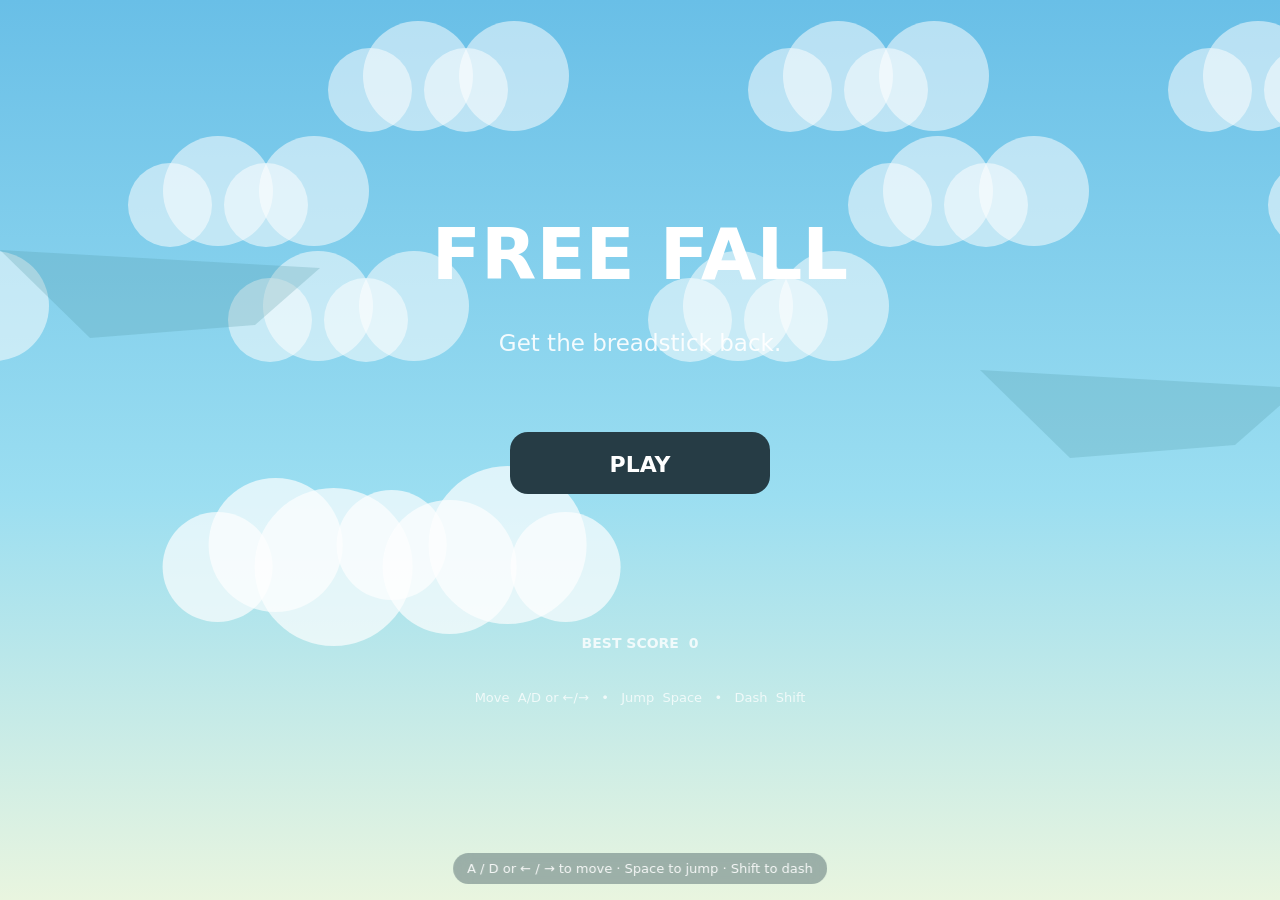
==== index.html @ fe9c5594 "Add files via upload Our First Version!" ====
<!DOCTYPE html>
<html lang="en"><head><meta charset="UTF-8"><meta name="viewport" content="width=device-width,initial-scale=1.0"><title>Free Fall</title><style>*{box-sizing:border-box}html,body{margin:0;width:100%;height:100%;overflow:hidden;background:#79c9e8}body{font-family:system-ui,-apple-system,BlinkMacSystemFont,"Segoe UI",sans-serif}canvas{display:block;width:100vw;height:100vh}#hint{position:fixed;left:50%;bottom:16px;transform:translateX(-50%);padding:8px 14px;border-radius:999px;color:rgba(255,255,255,.9);background:rgba(24,50,65,.35);backdrop-filter:blur(8px);font-size:13px;pointer-events:none;transition:opacity .6s}#hint.hide{opacity:0}</style></head><body><canvas id="game"></canvas><div id="hint">A / D or ← / → to move · Space to jump · Shift to dash</div><script>
(()=>{"use strict";const c=document.getElementById('game'),x=c.getContext('2d'),hint=document.getElementById('hint');let W=innerWidth,H=innerHeight,D=devicePixelRatio||1;function size(){W=innerWidth;H=innerHeight;D=Math.min(devicePixelRatio||1,2);c.width=W*D;c.height=H*D;c.style.width=W+'px';c.style.height=H+'px';x.setTransform(D,0,0,D,0,0)}addEventListener('resize',size);size();const keys=new Set();let jp=false,dp=false,state='menu',cam=0,camY=0,start=0,elapsed=0,score=0,gems=0,best=+localStorage.getItem('freefall_best')||0;addEventListener('keydown',e=>{let k=e.key.toLowerCase();if(['arrowleft','arrowright','arrowup',' ','shift'].includes(k))e.preventDefault();keys.add(k);if([' ','w','arrowup'].includes(k))jp=true;if(k==='shift')dp=true;if(k==='r')restart();if(k==='escape')state='menu'});addEventListener('keyup',e=>keys.delete(e.key.toLowerCase()));const down=(...a)=>a.some(k=>keys.has(k));const ps=[[-300,620,900,80],[820,540,330,40],[1240,460,330,40],[1670,570,420,40],[2180,430,300,40],[2580,350,360,40],[3050,500,420,40],[3550,390,300,40],[3990,300,360,40],[4450,455,400,40],[4940,350,300,40],[5360,520,420,40],[5900,420,350,40],[6360,300,420,40],[6900,500,500,80]].map(a=>({x:a[0],y:a[1],w:a[2],h:a[3]}));const gs=[[450,550],[950,470],[1360,390],[1830,500],[2290,360],[2730,280],[3200,450],[3650,340],[4120,250],[4600,405],[5050,300],[5500,470],[6030,370],[6510,250],[7100,450]].map(([a,b],i)=>({x:a,y:b,t:i*.7,got:false}));const es=[{x:1020,y:505,w:28,h:28,v:1.2,min:850,max:1120},{x:1870,y:535,w:30,h:30,v:-1.1,min:1690,max:2040},{x:3190,y:465,w:30,h:30,v:1.3,min:3070,max:3430},{x:4550,y:420,w:30,h:30,v:-1.4,min:4470,max:4810},{x:5480,y:485,w:32,h:32,v:1.2,min:5380,max:5730},{x:6100,y:385,w:30,h:30,v:-1.5,min:5920,max:6210}];const p={x:120,y:520,w:30,h:42,vx:0,vy:0,max:7.5,acc:.72,g:.62,j:-13.3,jumps:0,ground:false,face:1,dash:0,cd:0,inv:0};function reset(){p.x=120;p.y=520;p.vx=p.vy=0;p.jumps=0;p.dash=p.cd=0;p.inv=80;cam=camY=0;gems=score=0;gs.forEach(g=>g.got=false);start=performance.now();es.forEach((e,i)=>{e.x=[1020,1870,3190,4550,5480,6100][i];e.v=i%2?-1.2:1.2})}function restart(){state='play';reset();hint.classList.remove('hide');setTimeout(()=>hint.classList.add('hide'),4500)}function jump(){if(p.ground){p.vy=p.j;p.ground=false;p.jumps=1}else if(p.jumps<2){p.vy=p.j*.92;p.jumps=2}}function dash(){if(p.cd<=0){p.dash=12;p.cd=42;p.inv=Math.max(p.inv,18);p.vx=p.face*14;p.vy*=.25}}function overlap(a,b){return a.x<b.x+b.w&&a.x+a.w>b.x&&a.y<b.y+b.h&&a.y+a.h>b.y}function respawn(){p.x=120;p.y=520;p.vx=p.vy=0;p.jumps=0;p.inv=100}function update(){if(state!=='play')return;elapsed=(performance.now()-start)/1000;if(jp){jump();jp=false}if(dp){dash();dp=false}if(p.inv>0)p.inv--;if(p.cd>0)p.cd--;let l=down('a','arrowleft'),r=down('d','arrowright');if(p.dash<=0){if(l){p.vx-=p.acc;p.face=-1}if(r){p.vx+=p.acc;p.face=1}if(!l&&!r)p.vx*=.82;p.vx=Math.max(-p.max,Math.min(p.max,p.vx));p.vy+=p.g}else{p.dash--;p.vx*=.97;p.vy*=.94}let oy=p.y;p.x+=p.vx;p.y+=p.vy;p.ground=false;for(const q of ps)if(p.x+p.w>q.x&&p.x<q.x+q.w&&oy+p.h<=q.y&&p.y+p.h>=q.y&&p.vy>=0){p.y=q.y-p.h;p.vy=0;p.ground=true;p.jumps=0}p.x=Math.max(0,Math.min(7200,p.x));gs.forEach(g=>{g.t+=.06;if(!g.got&&Math.abs(p.x+15-g.x)<25&&Math.abs(p.y+21-g.y)<30){g.got=true;gems++;score+=1000}});for(const e of es){e.x+=e.v;if(e.x<e.min||e.x>e.max)e.v*=-1;if(p.inv<=0&&overlap(p,{x:e.x,y:e.y,w:e.w,h:e.h})){if(p.dash>0){e.v*=-1.8;p.vx=p.face*8}else{respawn();return}}}if(p.x>7040&&p.ground){score+=Math.max(0,Math.floor(5000-elapsed*60));if(score>best){best=score;localStorage.setItem('freefall_best',best)}state='complete'}if(p.y>900)respawn();cam+=(p.x-W*.34-cam)*.09;cam=Math.max(0,Math.min(7200-W,cam));camY+=(p.y-H*.48-camY)*.08;camY=Math.max(-80,Math.min(140,camY))}function rr(a,b,w,h,r){x.beginPath();x.roundRect(a,b,w,h,r);x.fill()}function sky(){let g=x.createLinearGradient(0,0,0,H);g.addColorStop(0,'#69bfe7');g.addColorStop(.55,'#9bdef1');g.addColorStop(1,'#e9f5df');x.fillStyle=g;x.fillRect(0,0,W,H);for(let i=-2;i<12;i++){let a=((i*520-cam*.16)%(W+700))-350,b=90+(i%3)*115-camY*.08;x.fillStyle='rgba(255,255,255,.52)';for(let j=0;j<4;j++){x.beginPath();x.arc(a+j*48,b-(j%2)*14,42+(j%2)*13,0,Math.PI*2);x.fill()}}for(let i=-1;i<9;i++){let a=i*980-cam*.25,b=250+(i%2)*120-camY*.15;x.fillStyle='rgba(76,145,157,.24)';x.beginPath();x.moveTo(a,b);x.lineTo(a+320,b+18);x.lineTo(a+255,b+75);x.lineTo(a+90,b+88);x.closePath();x.fill()}}function platform(q){let a=q.x-cam,b=q.y-camY;x.fillStyle='rgba(31,75,74,.12)';rr(a+7,b+9,q.w,q.h,12);x.fillStyle='#80664d';rr(a,b,q.w,q.h,12);x.fillStyle='#5f9b50';rr(a,b-7,q.w,15,8);x.strokeStyle='#79b85e';x.lineWidth=3;for(let i=18;i<q.w-10;i+=36){x.beginPath();x.moveTo(a+i,b);x.lineTo(a+i+3,b-7);x.stroke()}}function gem(g){if(g.got)return;let a=g.x-cam,b=g.y-camY+Math.sin(g.t)*5;x.save();x.translate(a,b);x.rotate(Math.PI/4);x.fillStyle='#f5c85b';x.shadowColor='rgba(255,225,100,.5)';x.shadowBlur=14;x.fillRect(-9,-9,18,18);x.shadowBlur=0;x.fillStyle='#fff4b4';x.fillRect(-4,-8,5,7);x.restore()}function enemy(e){let a=e.x-cam,b=e.y-camY;x.fillStyle='#445d62';rr(a,b,e.w,e.h,9);x.fillStyle='#f2c45c';x.beginPath();x.arc(a+8,b+10,3,0,Math.PI*2);x.fill();x.beginPath();x.arc(a+20,b+10,3,0,Math.PI*2);x.fill();x.fillStyle='#253a40';rr(a+8,b+18,14,5,3);x.fillStyle='#6f8e8f';x.fillRect(a-3,b+8,5,12);x.fillRect(a+e.w-2,b+8,5,12)}function player(){let a=p.x-cam,b=p.y-camY;x.save();if(p.inv>0&&Math.floor(p.inv/5)%2===0)x.globalAlpha=.45;if(p.dash>0)for(let i=1;i<5;i++){x.globalAlpha=.09*(5-i);x.fillStyle='#fff4b0';rr(a-p.face*i*15,b+7,p.w,p.h-10,9)}x.globalAlpha=1;x.fillStyle='#263c45';rr(a+5,b+10,20,28,8);x.fillStyle='#f0b36c';x.beginPath();x.arc(a+15,b+9,10,0,Math.PI*2);x.fill();x.fillStyle='#d46a3b';x.beginPath();x.arc(a+11,b+5,7,Math.PI,Math.PI*1.85);x.fill();x.fillStyle='#e8d27a';x.fillRect(a+4,b+14,22,5);x.fillStyle='#263c45';rr(a+4,b+35,8,8,4);rr(a+18,b+35,8,8,4);x.fillStyle='#23353b';x.fillRect(a+18+p.face*2,b+8,3,3);x.restore()}function text(t,y,s,w='700',col='#fff'){x.fillStyle=col;x.font=`${w} ${s}px system-ui`;x.textAlign='center';x.fillText(t,W/2,y);x.textAlign='left'}function ui(){x.fillStyle='rgba(21,45,54,.78)';rr(18,18,210,68,16);x.fillStyle='#fff';x.font='700 15px system-ui';x.fillText('FREE FALL',34,42);x.font='600 14px system-ui';x.fillStyle='rgba(255,255,255,.8)';x.fillText(`Gems  ${gems}/${gs.length}`,34,64);x.fillText(`Score  ${score.toLocaleString()}`,132,64);x.fillStyle='rgba(255,255,255,.6)';x.font='600 12px system-ui';x.fillText('SKY',W-54,35)}function menu(){sky();x.fillStyle='rgba(255,255,255,.68)';for(let i=0;i<7;i++){x.beginPath();x.arc(W*.17+i*58,H*.63-(i%2)*22,55+(i%3)*12,0,Math.PI*2);x.fill()}text('FREE FALL',H*.31,72,'800','#fff');text('Get the breadstick back.',H*.39,23,'500','rgba(255,255,255,.9)');x.fillStyle='#263c45';rr(W/2-130,H*.48,260,62,18);text('PLAY',H*.48+40,22,'800','#fff');text(`BEST SCORE  ${best.toLocaleString()}`,H*.72,14,'700','rgba(255,255,255,.8)');text('Move  A/D or ←/→   •   Jump  Space   •   Dash  Shift',H*.78,13,'500','rgba(255,255,255,.75)')}function complete(){sky();x.fillStyle='rgba(28,56,64,.18)';x.fillRect(0,0,W,H);text('YOU MADE IT.',H*.30,54,'800','#fff');text('The breadstick is safe. Probably.',H*.38,20,'500','rgba(255,255,255,.9)');text(`SCORE  ${score.toLocaleString()}`,H*.52,28,'800','#fff');text(`BEST  ${best.toLocaleString()}`,H*.59,16,'700','rgba(255,255,255,.8)');x.fillStyle='#263c45';rr(W/2-120,H*.67,240,56,16);text('PLAY AGAIN',H*.67+36,18,'800','#fff')}function draw(){x.clearRect(0,0,W,H);if(state==='menu'){menu();return}if(state==='complete'){complete();return}sky();ps.forEach(platform);gs.forEach(gem);es.forEach(enemy);player();ui()}c.addEventListener('pointerdown',()=>{if(state==='menu'||state==='complete')restart()});function loop(){update();draw();requestAnimationFrame(loop)}loop()})();
</script></body></html>
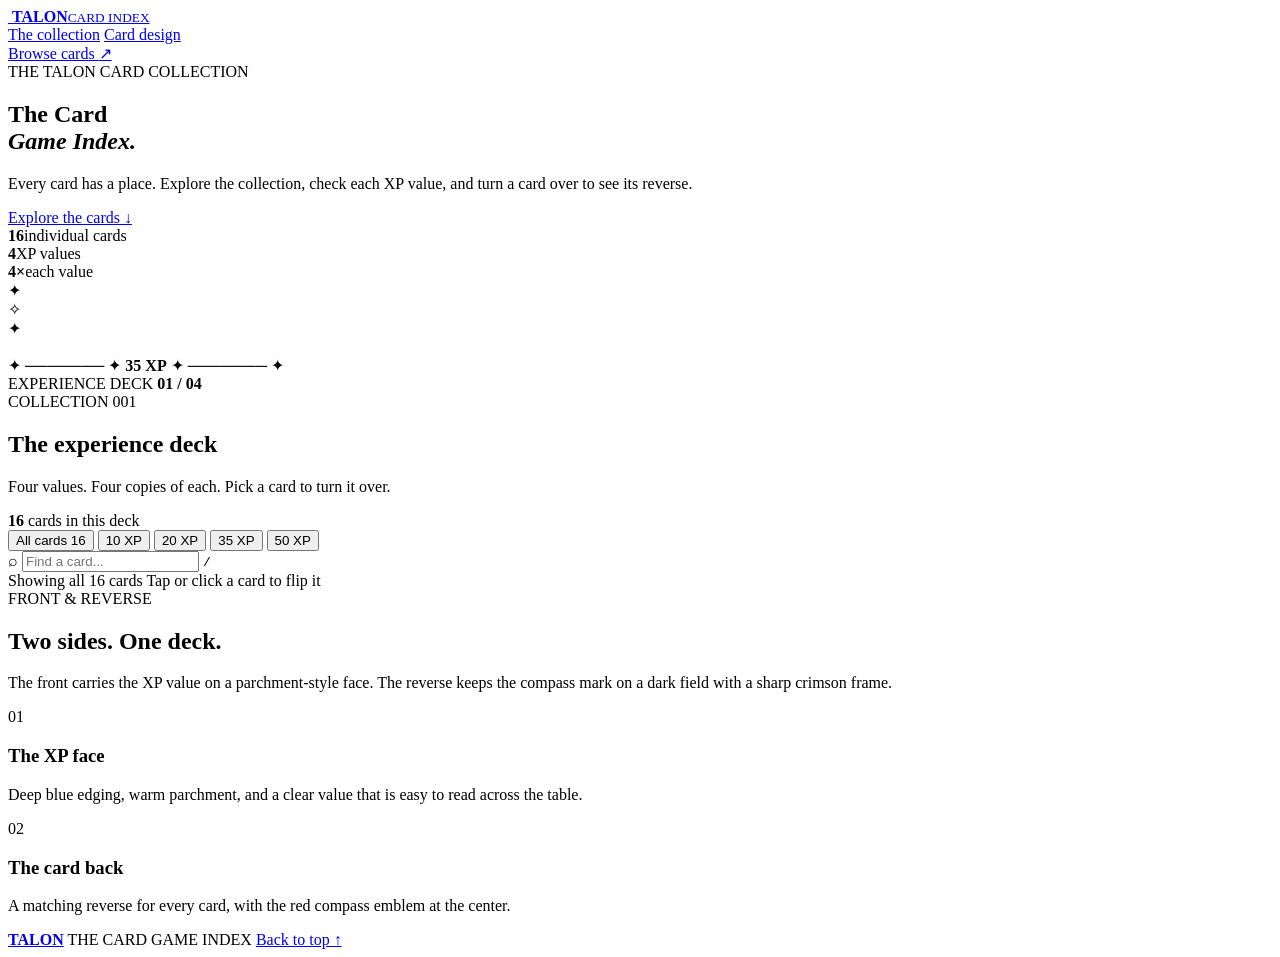
==== commit 2615d405: "Replace Free Fall page with Talon card game index" ====
--- a/index.html
+++ b/index.html
@@ -1,4 +1,126 @@
-<!DOCTYPE html>
-<html lang="en"><head><meta charset="UTF-8"><meta name="viewport" content="width=device-width,initial-scale=1.0"><title>Free Fall</title><style>*{box-sizing:border-box}html,body{margin:0;width:100%;height:100%;overflow:hidden;background:#79c9e8}body{font-family:system-ui,-apple-system,BlinkMacSystemFont,"Segoe UI",sans-serif}canvas{display:block;width:100vw;height:100vh}#hint{position:fixed;left:50%;bottom:16px;transform:translateX(-50%);padding:8px 14px;border-radius:999px;color:rgba(255,255,255,.9);background:rgba(24,50,65,.35);backdrop-filter:blur(8px);font-size:13px;pointer-events:none;transition:opacity .6s}#hint.hide{opacity:0}</style></head><body><canvas id="game"></canvas><div id="hint">A / D or ← / → to move · Space to jump · Shift to dash</div><script>
-(()=>{"use strict";const c=document.getElementById('game'),x=c.getContext('2d'),hint=document.getElementById('hint');let W=innerWidth,H=innerHeight,D=devicePixelRatio||1;function size(){W=innerWidth;H=innerHeight;D=Math.min(devicePixelRatio||1,2);c.width=W*D;c.height=H*D;c.style.width=W+'px';c.style.height=H+'px';x.setTransform(D,0,0,D,0,0)}addEventListener('resize',size);size();const keys=new Set();let jp=false,dp=false,state='menu',cam=0,camY=0,start=0,elapsed=0,score=0,gems=0,best=+localStorage.getItem('freefall_best')||0;addEventListener('keydown',e=>{let k=e.key.toLowerCase();if(['arrowleft','arrowright','arrowup',' ','shift'].includes(k))e.preventDefault();keys.add(k);if([' ','w','arrowup'].includes(k))jp=true;if(k==='shift')dp=true;if(k==='r')restart();if(k==='escape')state='menu'});addEventListener('keyup',e=>keys.delete(e.key.toLowerCase()));const down=(...a)=>a.some(k=>keys.has(k));const ps=[[-300,620,900,80],[820,540,330,40],[1240,460,330,40],[1670,570,420,40],[2180,430,300,40],[2580,350,360,40],[3050,500,420,40],[3550,390,300,40],[3990,300,360,40],[4450,455,400,40],[4940,350,300,40],[5360,520,420,40],[5900,420,350,40],[6360,300,420,40],[6900,500,500,80]].map(a=>({x:a[0],y:a[1],w:a[2],h:a[3]}));const gs=[[450,550],[950,470],[1360,390],[1830,500],[2290,360],[2730,280],[3200,450],[3650,340],[4120,250],[4600,405],[5050,300],[5500,470],[6030,370],[6510,250],[7100,450]].map(([a,b],i)=>({x:a,y:b,t:i*.7,got:false}));const es=[{x:1020,y:505,w:28,h:28,v:1.2,min:850,max:1120},{x:1870,y:535,w:30,h:30,v:-1.1,min:1690,max:2040},{x:3190,y:465,w:30,h:30,v:1.3,min:3070,max:3430},{x:4550,y:420,w:30,h:30,v:-1.4,min:4470,max:4810},{x:5480,y:485,w:32,h:32,v:1.2,min:5380,max:5730},{x:6100,y:385,w:30,h:30,v:-1.5,min:5920,max:6210}];const p={x:120,y:520,w:30,h:42,vx:0,vy:0,max:7.5,acc:.72,g:.62,j:-13.3,jumps:0,ground:false,face:1,dash:0,cd:0,inv:0};function reset(){p.x=120;p.y=520;p.vx=p.vy=0;p.jumps=0;p.dash=p.cd=0;p.inv=80;cam=camY=0;gems=score=0;gs.forEach(g=>g.got=false);start=performance.now();es.forEach((e,i)=>{e.x=[1020,1870,3190,4550,5480,6100][i];e.v=i%2?-1.2:1.2})}function restart(){state='play';reset();hint.classList.remove('hide');setTimeout(()=>hint.classList.add('hide'),4500)}function jump(){if(p.ground){p.vy=p.j;p.ground=false;p.jumps=1}else if(p.jumps<2){p.vy=p.j*.92;p.jumps=2}}function dash(){if(p.cd<=0){p.dash=12;p.cd=42;p.inv=Math.max(p.inv,18);p.vx=p.face*14;p.vy*=.25}}function overlap(a,b){return a.x<b.x+b.w&&a.x+a.w>b.x&&a.y<b.y+b.h&&a.y+a.h>b.y}function respawn(){p.x=120;p.y=520;p.vx=p.vy=0;p.jumps=0;p.inv=100}function update(){if(state!=='play')return;elapsed=(performance.now()-start)/1000;if(jp){jump();jp=false}if(dp){dash();dp=false}if(p.inv>0)p.inv--;if(p.cd>0)p.cd--;let l=down('a','arrowleft'),r=down('d','arrowright');if(p.dash<=0){if(l){p.vx-=p.acc;p.face=-1}if(r){p.vx+=p.acc;p.face=1}if(!l&&!r)p.vx*=.82;p.vx=Math.max(-p.max,Math.min(p.max,p.vx));p.vy+=p.g}else{p.dash--;p.vx*=.97;p.vy*=.94}let oy=p.y;p.x+=p.vx;p.y+=p.vy;p.ground=false;for(const q of ps)if(p.x+p.w>q.x&&p.x<q.x+q.w&&oy+p.h<=q.y&&p.y+p.h>=q.y&&p.vy>=0){p.y=q.y-p.h;p.vy=0;p.ground=true;p.jumps=0}p.x=Math.max(0,Math.min(7200,p.x));gs.forEach(g=>{g.t+=.06;if(!g.got&&Math.abs(p.x+15-g.x)<25&&Math.abs(p.y+21-g.y)<30){g.got=true;gems++;score+=1000}});for(const e of es){e.x+=e.v;if(e.x<e.min||e.x>e.max)e.v*=-1;if(p.inv<=0&&overlap(p,{x:e.x,y:e.y,w:e.w,h:e.h})){if(p.dash>0){e.v*=-1.8;p.vx=p.face*8}else{respawn();return}}}if(p.x>7040&&p.ground){score+=Math.max(0,Math.floor(5000-elapsed*60));if(score>best){best=score;localStorage.setItem('freefall_best',best)}state='complete'}if(p.y>900)respawn();cam+=(p.x-W*.34-cam)*.09;cam=Math.max(0,Math.min(7200-W,cam));camY+=(p.y-H*.48-camY)*.08;camY=Math.max(-80,Math.min(140,camY))}function rr(a,b,w,h,r){x.beginPath();x.roundRect(a,b,w,h,r);x.fill()}function sky(){let g=x.createLinearGradient(0,0,0,H);g.addColorStop(0,'#69bfe7');g.addColorStop(.55,'#9bdef1');g.addColorStop(1,'#e9f5df');x.fillStyle=g;x.fillRect(0,0,W,H);for(let i=-2;i<12;i++){let a=((i*520-cam*.16)%(W+700))-350,b=90+(i%3)*115-camY*.08;x.fillStyle='rgba(255,255,255,.52)';for(let j=0;j<4;j++){x.beginPath();x.arc(a+j*48,b-(j%2)*14,42+(j%2)*13,0,Math.PI*2);x.fill()}}for(let i=-1;i<9;i++){let a=i*980-cam*.25,b=250+(i%2)*120-camY*.15;x.fillStyle='rgba(76,145,157,.24)';x.beginPath();x.moveTo(a,b);x.lineTo(a+320,b+18);x.lineTo(a+255,b+75);x.lineTo(a+90,b+88);x.closePath();x.fill()}}function platform(q){let a=q.x-cam,b=q.y-camY;x.fillStyle='rgba(31,75,74,.12)';rr(a+7,b+9,q.w,q.h,12);x.fillStyle='#80664d';rr(a,b,q.w,q.h,12);x.fillStyle='#5f9b50';rr(a,b-7,q.w,15,8);x.strokeStyle='#79b85e';x.lineWidth=3;for(let i=18;i<q.w-10;i+=36){x.beginPath();x.moveTo(a+i,b);x.lineTo(a+i+3,b-7);x.stroke()}}function gem(g){if(g.got)return;let a=g.x-cam,b=g.y-camY+Math.sin(g.t)*5;x.save();x.translate(a,b);x.rotate(Math.PI/4);x.fillStyle='#f5c85b';x.shadowColor='rgba(255,225,100,.5)';x.shadowBlur=14;x.fillRect(-9,-9,18,18);x.shadowBlur=0;x.fillStyle='#fff4b4';x.fillRect(-4,-8,5,7);x.restore()}function enemy(e){let a=e.x-cam,b=e.y-camY;x.fillStyle='#445d62';rr(a,b,e.w,e.h,9);x.fillStyle='#f2c45c';x.beginPath();x.arc(a+8,b+10,3,0,Math.PI*2);x.fill();x.beginPath();x.arc(a+20,b+10,3,0,Math.PI*2);x.fill();x.fillStyle='#253a40';rr(a+8,b+18,14,5,3);x.fillStyle='#6f8e8f';x.fillRect(a-3,b+8,5,12);x.fillRect(a+e.w-2,b+8,5,12)}function player(){let a=p.x-cam,b=p.y-camY;x.save();if(p.inv>0&&Math.floor(p.inv/5)%2===0)x.globalAlpha=.45;if(p.dash>0)for(let i=1;i<5;i++){x.globalAlpha=.09*(5-i);x.fillStyle='#fff4b0';rr(a-p.face*i*15,b+7,p.w,p.h-10,9)}x.globalAlpha=1;x.fillStyle='#263c45';rr(a+5,b+10,20,28,8);x.fillStyle='#f0b36c';x.beginPath();x.arc(a+15,b+9,10,0,Math.PI*2);x.fill();x.fillStyle='#d46a3b';x.beginPath();x.arc(a+11,b+5,7,Math.PI,Math.PI*1.85);x.fill();x.fillStyle='#e8d27a';x.fillRect(a+4,b+14,22,5);x.fillStyle='#263c45';rr(a+4,b+35,8,8,4);rr(a+18,b+35,8,8,4);x.fillStyle='#23353b';x.fillRect(a+18+p.face*2,b+8,3,3);x.restore()}function text(t,y,s,w='700',col='#fff'){x.fillStyle=col;x.font=`${w} ${s}px system-ui`;x.textAlign='center';x.fillText(t,W/2,y);x.textAlign='left'}function ui(){x.fillStyle='rgba(21,45,54,.78)';rr(18,18,210,68,16);x.fillStyle='#fff';x.font='700 15px system-ui';x.fillText('FREE FALL',34,42);x.font='600 14px system-ui';x.fillStyle='rgba(255,255,255,.8)';x.fillText(`Gems  ${gems}/${gs.length}`,34,64);x.fillText(`Score  ${score.toLocaleString()}`,132,64);x.fillStyle='rgba(255,255,255,.6)';x.font='600 12px system-ui';x.fillText('SKY',W-54,35)}function menu(){sky();x.fillStyle='rgba(255,255,255,.68)';for(let i=0;i<7;i++){x.beginPath();x.arc(W*.17+i*58,H*.63-(i%2)*22,55+(i%3)*12,0,Math.PI*2);x.fill()}text('FREE FALL',H*.31,72,'800','#fff');text('Get the breadstick back.',H*.39,23,'500','rgba(255,255,255,.9)');x.fillStyle='#263c45';rr(W/2-130,H*.48,260,62,18);text('PLAY',H*.48+40,22,'800','#fff');text(`BEST SCORE  ${best.toLocaleString()}`,H*.72,14,'700','rgba(255,255,255,.8)');text('Move  A/D or ←/→   •   Jump  Space   •   Dash  Shift',H*.78,13,'500','rgba(255,255,255,.75)')}function complete(){sky();x.fillStyle='rgba(28,56,64,.18)';x.fillRect(0,0,W,H);text('YOU MADE IT.',H*.30,54,'800','#fff');text('The breadstick is safe. Probably.',H*.38,20,'500','rgba(255,255,255,.9)');text(`SCORE  ${score.toLocaleString()}`,H*.52,28,'800','#fff');text(`BEST  ${best.toLocaleString()}`,H*.59,16,'700','rgba(255,255,255,.8)');x.fillStyle='#263c45';rr(W/2-120,H*.67,240,56,16);text('PLAY AGAIN',H*.67+36,18,'800','#fff')}function draw(){x.clearRect(0,0,W,H);if(state==='menu'){menu();return}if(state==='complete'){complete();return}sky();ps.forEach(platform);gs.forEach(gem);es.forEach(enemy);player();ui()}c.addEventListener('pointerdown',()=>{if(state==='menu'||state==='complete')restart()});function loop(){update();draw();requestAnimationFrame(loop)}loop()})();
-</script></body></html>
+<!doctype html>
+<html lang="en">
+<head>
+  <meta charset="utf-8">
+  <meta name="viewport" content="width=device-width, initial-scale=1">
+  <meta name="theme-color" content="#eaf3f8">
+  <meta name="description" content="The Talon card game index — browse the experience deck, inspect every card, and explore the collection.">
+  <title>Talon Card Index — The Card Game Collection</title>
+  <link rel="icon" type="image/svg+xml" href="assets/talon-x.svg">
+  <link rel="stylesheet" href="styles.css">
+  <script src="script.js" defer></script>
+</head>
+<body>
+  <div class="sky-glow" aria-hidden="true"></div>
+  <header class="site-header">
+    <a class="brand" href="#top" aria-label="Talon Card Index home">
+      <img src="assets/talon-x.svg" alt="" class="brand-mark">
+      <span class="brand-copy"><strong>TALON</strong><small>CARD INDEX</small></span>
+    </a>
+    <nav class="main-nav" aria-label="Main navigation">
+      <a href="#collection">The collection</a>
+      <a href="#design">Card design</a>
+    </nav>
+    <a class="header-link" href="#collection">Browse cards <span aria-hidden="true">↗</span></a>
+  </header>
+
+  <main id="top">
+    <section class="hero page-wrap">
+      <div class="hero-copy">
+        <div class="eyebrow"><span class="eyebrow-mark"></span> THE TALON CARD COLLECTION</div>
+        <h1>The Card<br><em>Game Index.</em></h1>
+        <p class="hero-intro">Every card has a place. Explore the collection, check each XP value, and turn a card over to see its reverse.</p>
+        <a class="primary-button" href="#collection">Explore the cards <span aria-hidden="true">↓</span></a>
+        <div class="hero-facts">
+          <div><strong>16</strong><span>individual cards</span></div>
+          <i></i>
+          <div><strong>4</strong><span>XP values</span></div>
+          <i></i>
+          <div><strong>4×</strong><span>each value</span></div>
+        </div>
+      </div>
+
+      <div class="hero-art" aria-label="Preview of the experience card designs">
+        <div class="orbit orbit-one"></div>
+        <div class="orbit orbit-two"></div>
+        <div class="spark spark-one">✦</div><div class="spark spark-two">✧</div><div class="spark spark-three">✦</div>
+        <div class="preview-card preview-back" aria-hidden="true">
+          <div class="preview-back-inner"><img src="assets/compass.svg" alt=""></div>
+        </div>
+        <div class="preview-card preview-front" aria-hidden="true">
+          <div class="preview-paper">
+            <span class="preview-ornament">✦ ─────── ✦</span>
+            <strong>35</strong>
+            <b>XP</b>
+            <span class="preview-ornament bottom">✦ ─────── ✦</span>
+          </div>
+        </div>
+        <div class="art-caption"><span></span> EXPERIENCE DECK <b>01 / 04</b></div>
+      </div>
+    </section>
+
+    <section class="collection-section page-wrap" id="collection">
+      <div class="section-heading">
+        <div>
+          <div class="eyebrow"><span class="eyebrow-mark"></span> COLLECTION 001</div>
+          <h2>The experience deck</h2>
+          <p class="section-subtitle">Four values. Four copies of each. Pick a card to turn it over.</p>
+        </div>
+        <div class="deck-count"><span class="count-dot"></span><strong>16</strong> cards in this deck</div>
+      </div>
+
+      <div class="collection-tools">
+        <div class="filter-list" role="group" aria-label="Filter cards by XP value">
+          <button class="filter-button active" type="button" data-filter="all" aria-pressed="true">All cards <span>16</span></button>
+          <button class="filter-button" type="button" data-filter="10" aria-pressed="false">10 XP</button>
+          <button class="filter-button" type="button" data-filter="20" aria-pressed="false">20 XP</button>
+          <button class="filter-button" type="button" data-filter="35" aria-pressed="false">35 XP</button>
+          <button class="filter-button" type="button" data-filter="50" aria-pressed="false">50 XP</button>
+        </div>
+        <label class="search-box">
+          <span class="search-icon" aria-hidden="true">⌕</span>
+          <input id="card-search" type="search" placeholder="Find a card..." autocomplete="off" aria-label="Search cards">
+          <kbd>/</kbd>
+        </label>
+      </div>
+
+      <div class="collection-meta">
+        <span id="visible-count">Showing all 16 cards</span>
+        <span class="meta-note">Tap or click a card to flip it</span>
+      </div>
+      <div class="card-grid" id="card-grid" aria-live="polite"></div>
+      <div class="empty-state" id="empty-state" hidden>
+        <span class="empty-icon">✧</span>
+        <strong>No cards found</strong>
+        <p>Try another value or search term.</p>
+      </div>
+    </section>
+
+    <section class="design-section page-wrap" id="design">
+      <div class="design-heading">
+        <div class="eyebrow"><span class="eyebrow-mark"></span> FRONT &amp; REVERSE</div>
+        <h2>Two sides. One deck.</h2>
+        <p>The front carries the XP value on a parchment-style face. The reverse keeps the compass mark on a dark field with a sharp crimson frame.</p>
+      </div>
+      <div class="design-explainer">
+        <article class="design-note">
+          <span class="note-number">01</span>
+          <div><h3>The XP face</h3><p>Deep blue edging, warm parchment, and a clear value that is easy to read across the table.</p></div>
+          <span class="note-swatch swatch-blue"></span>
+        </article>
+        <article class="design-note">
+          <span class="note-number">02</span>
+          <div><h3>The card back</h3><p>A matching reverse for every card, with the red compass emblem at the center.</p></div>
+          <span class="note-swatch swatch-red"></span>
+        </article>
+      </div>
+    </section>
+  </main>
+
+  <footer class="site-footer">
+    <a class="footer-brand" href="#top"><img src="assets/talon-x.svg" alt=""><strong>TALON</strong></a>
+    <span>THE CARD GAME INDEX</span>
+    <a href="#top" class="back-top">Back to top ↑</a>
+  </footer>
+</body>
+</html>
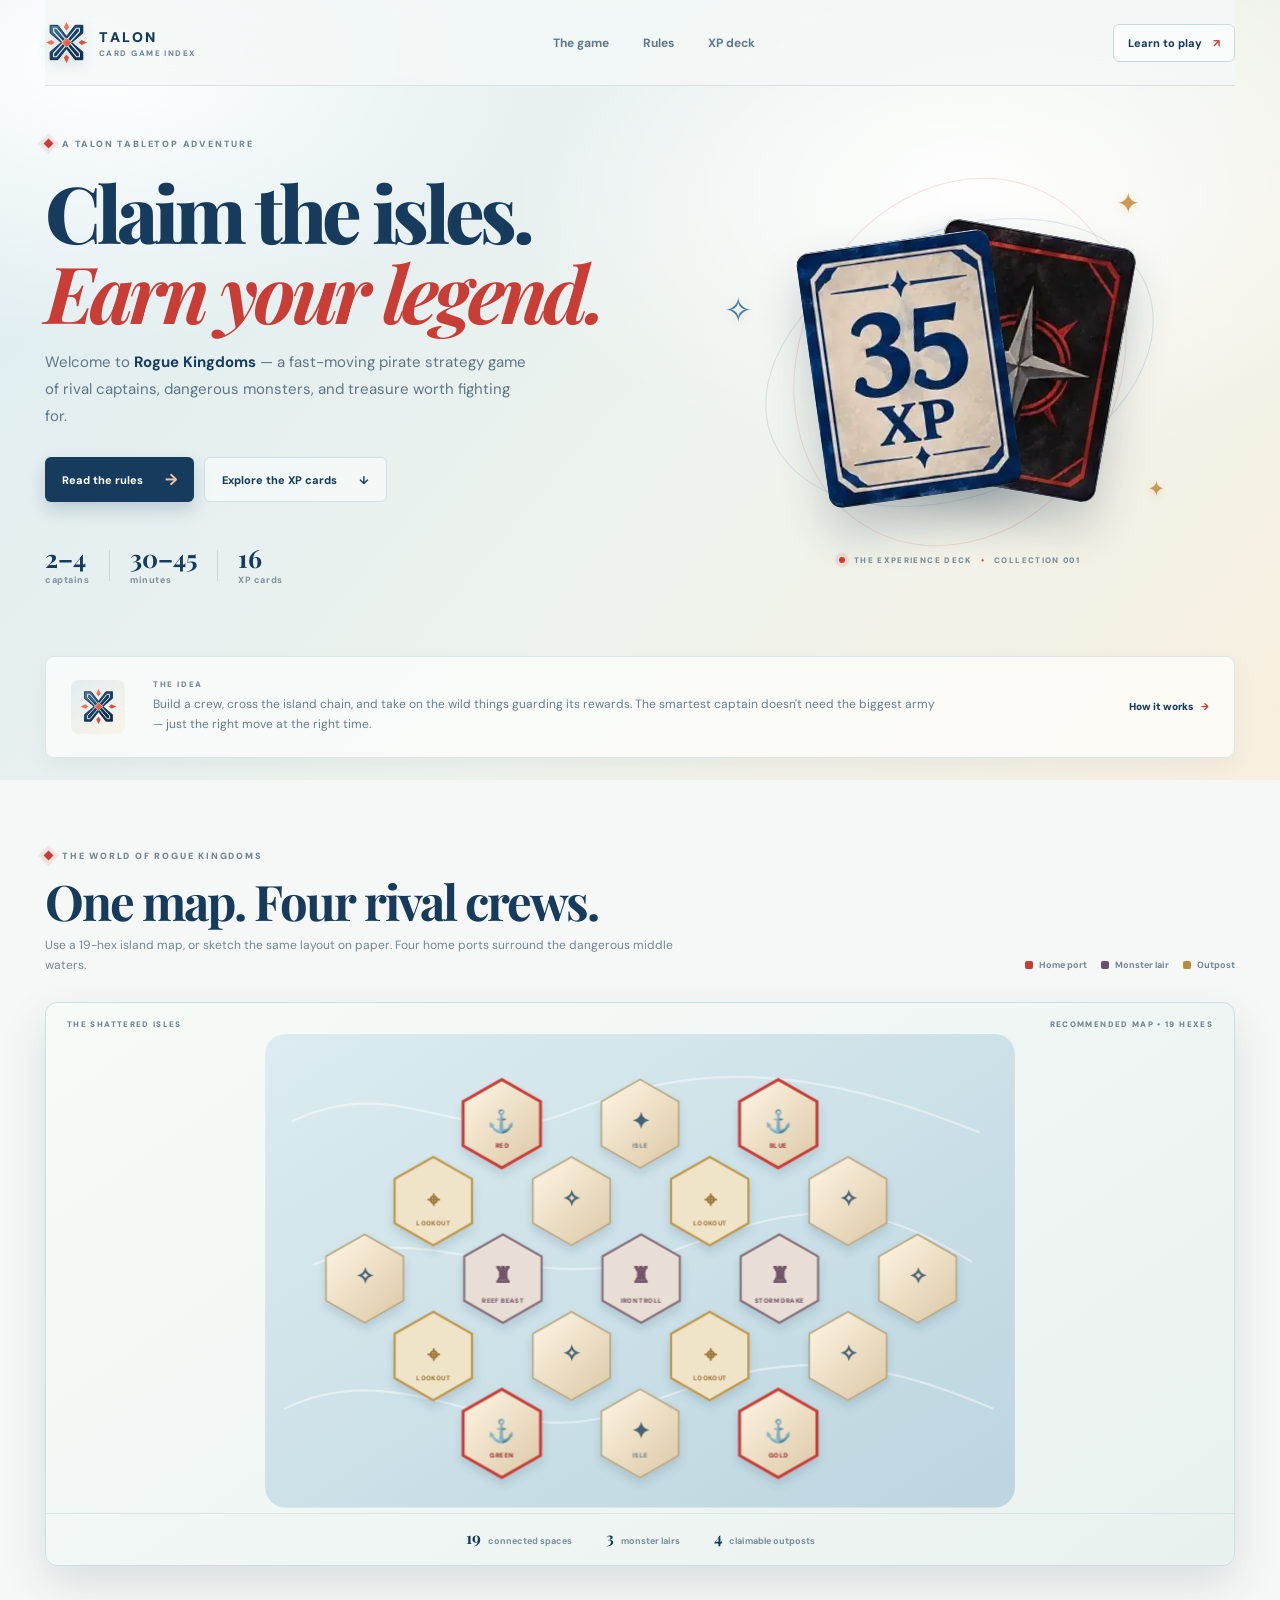
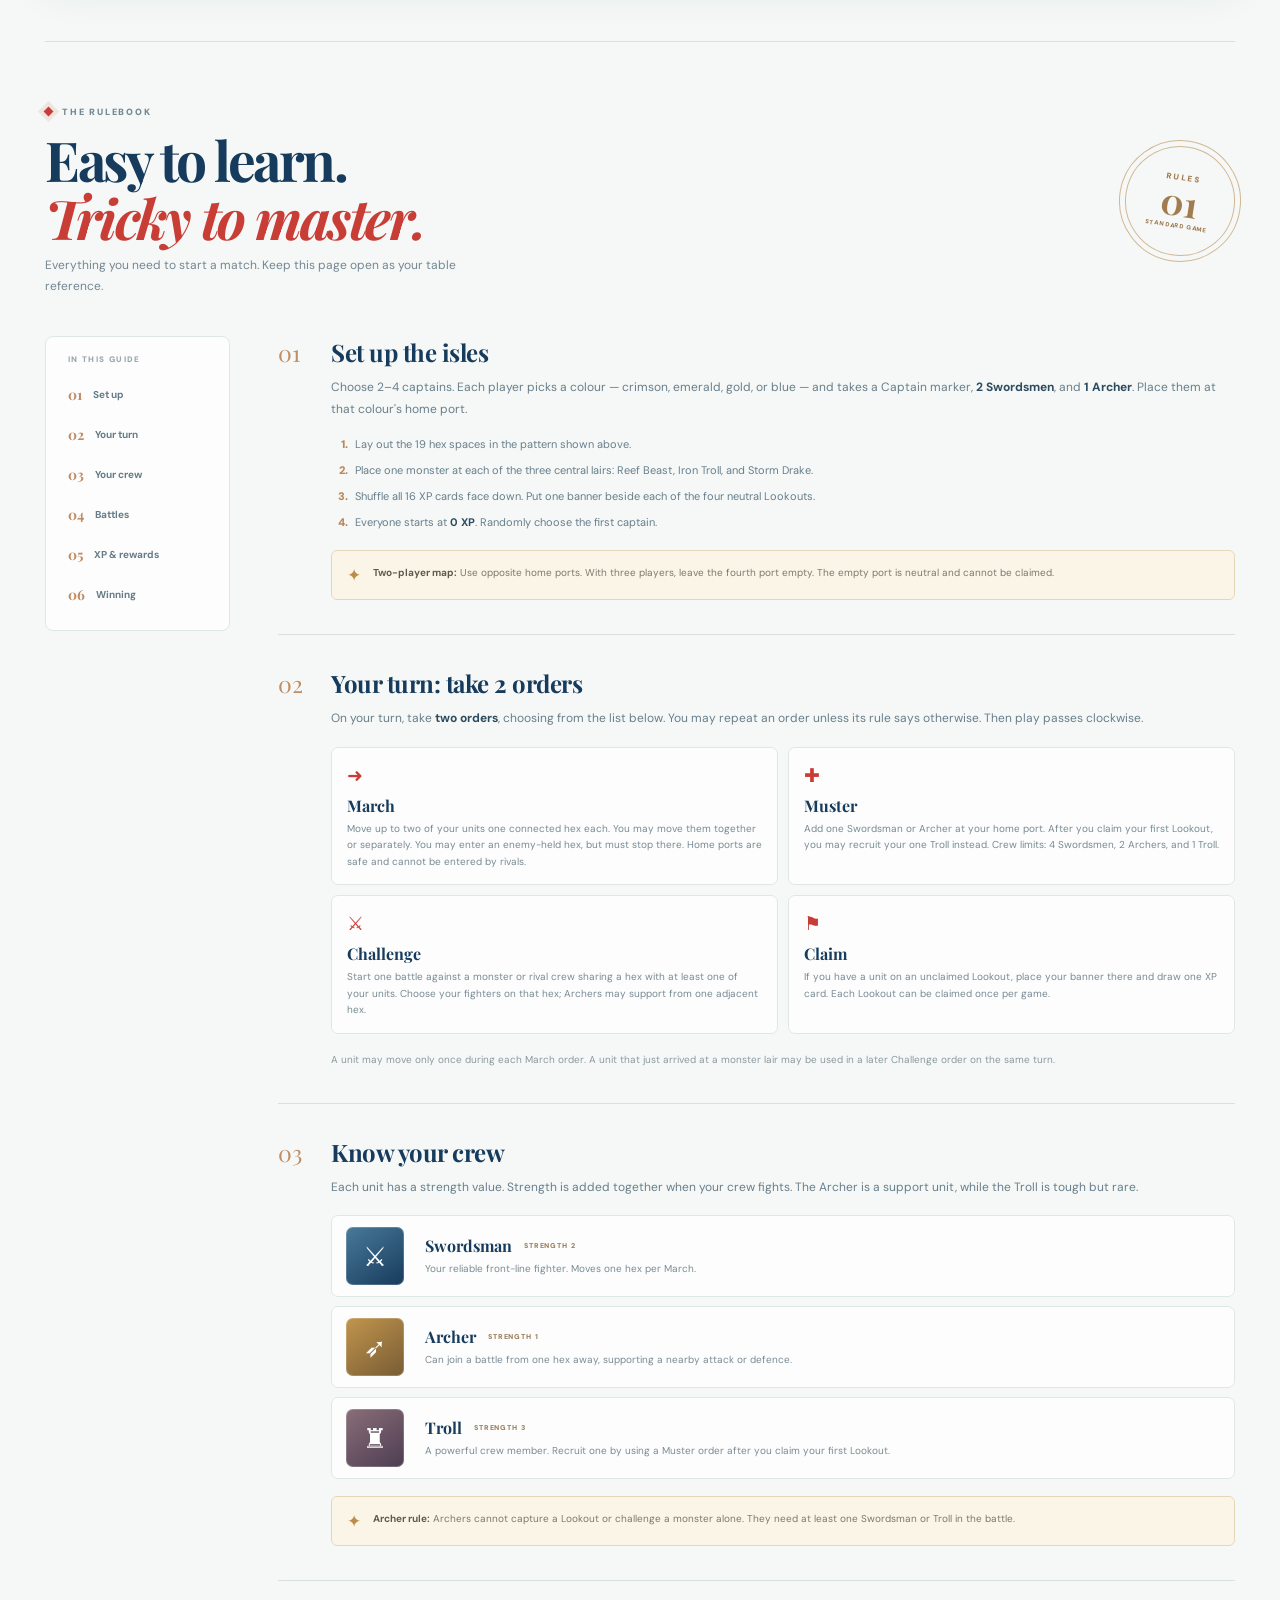
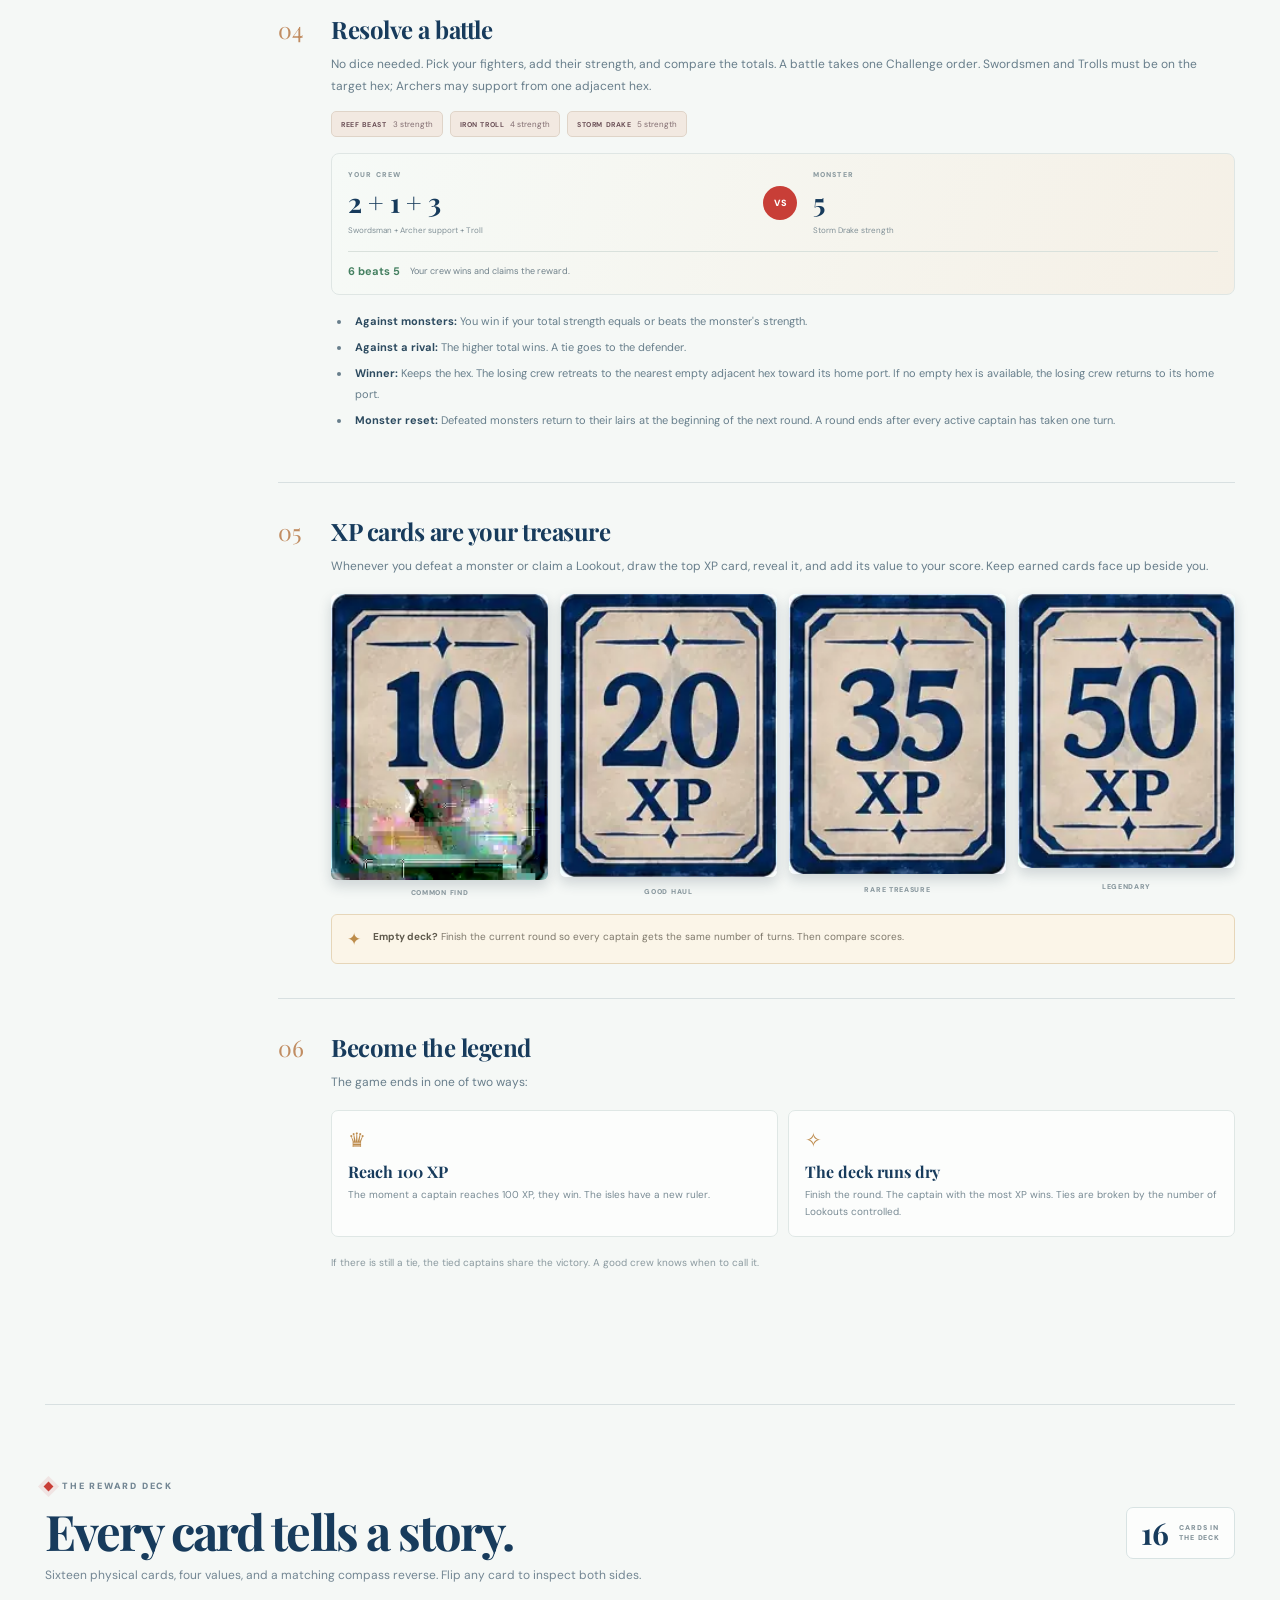
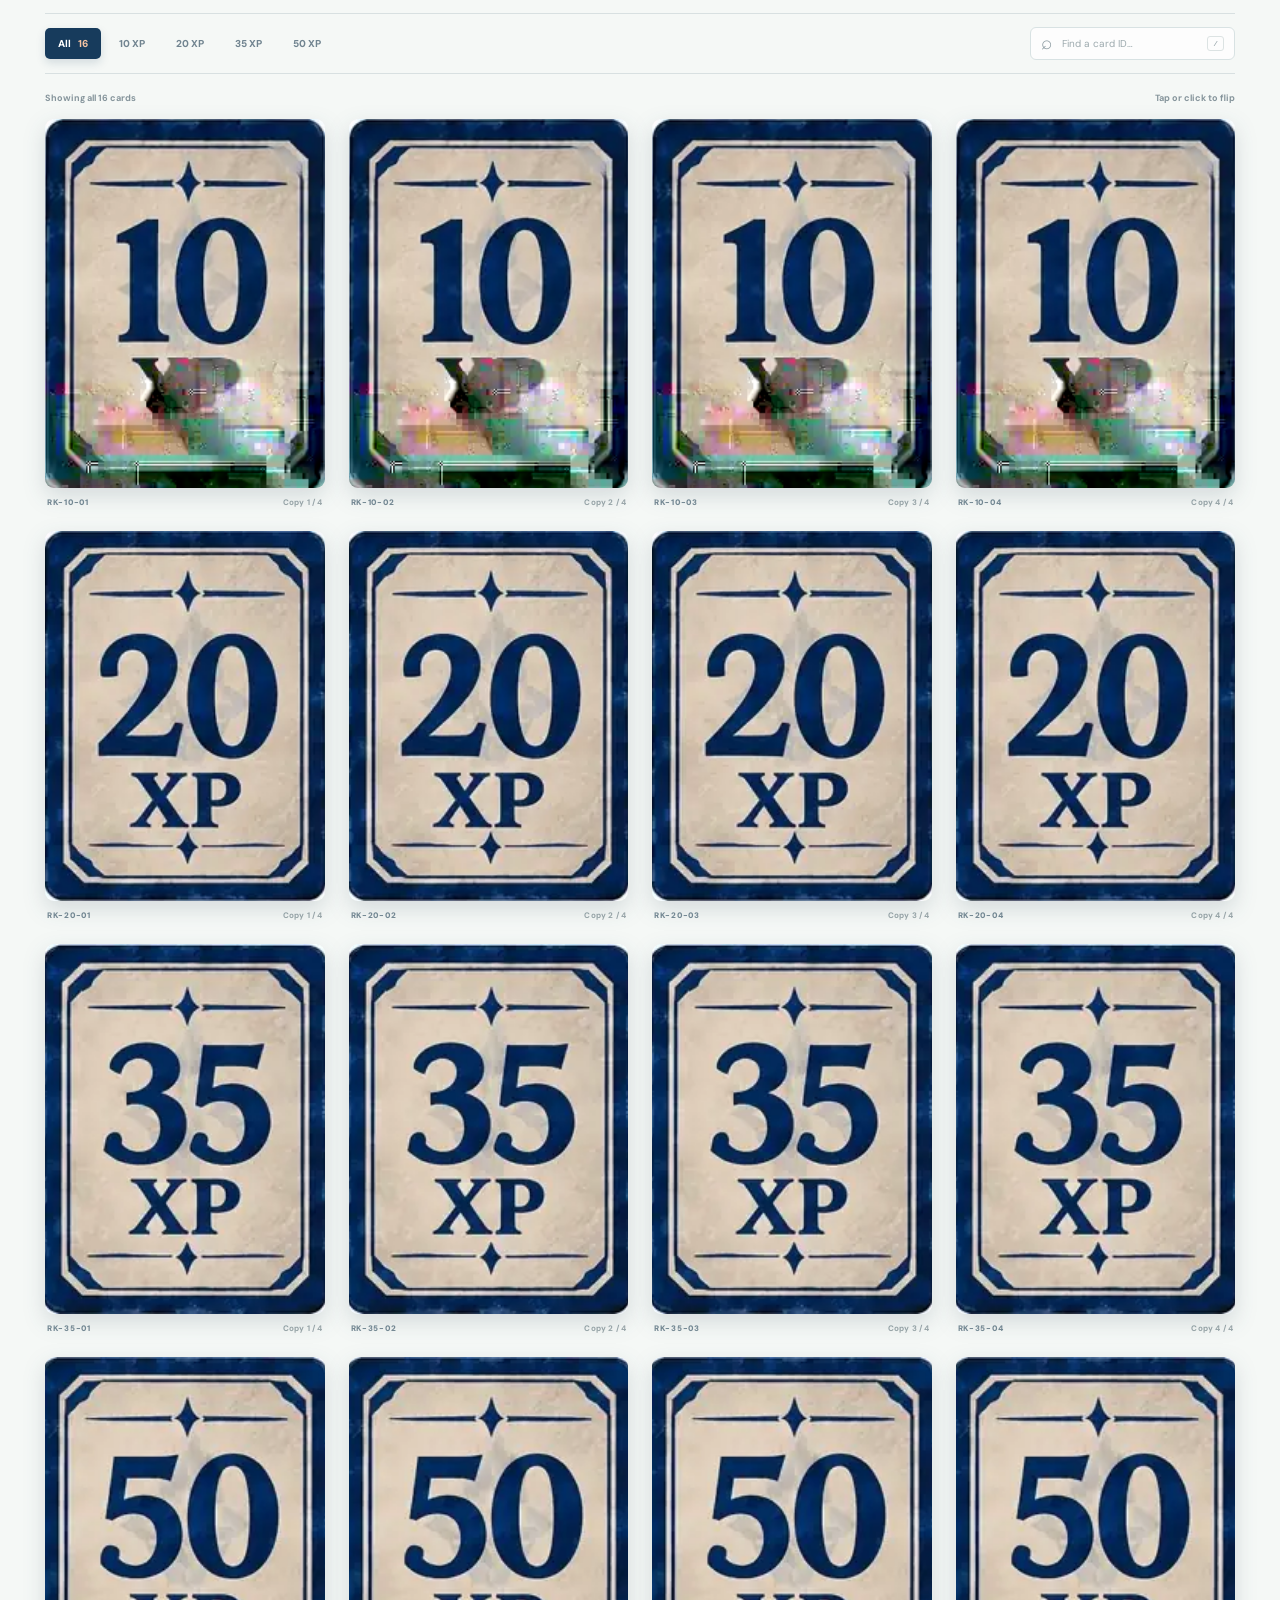
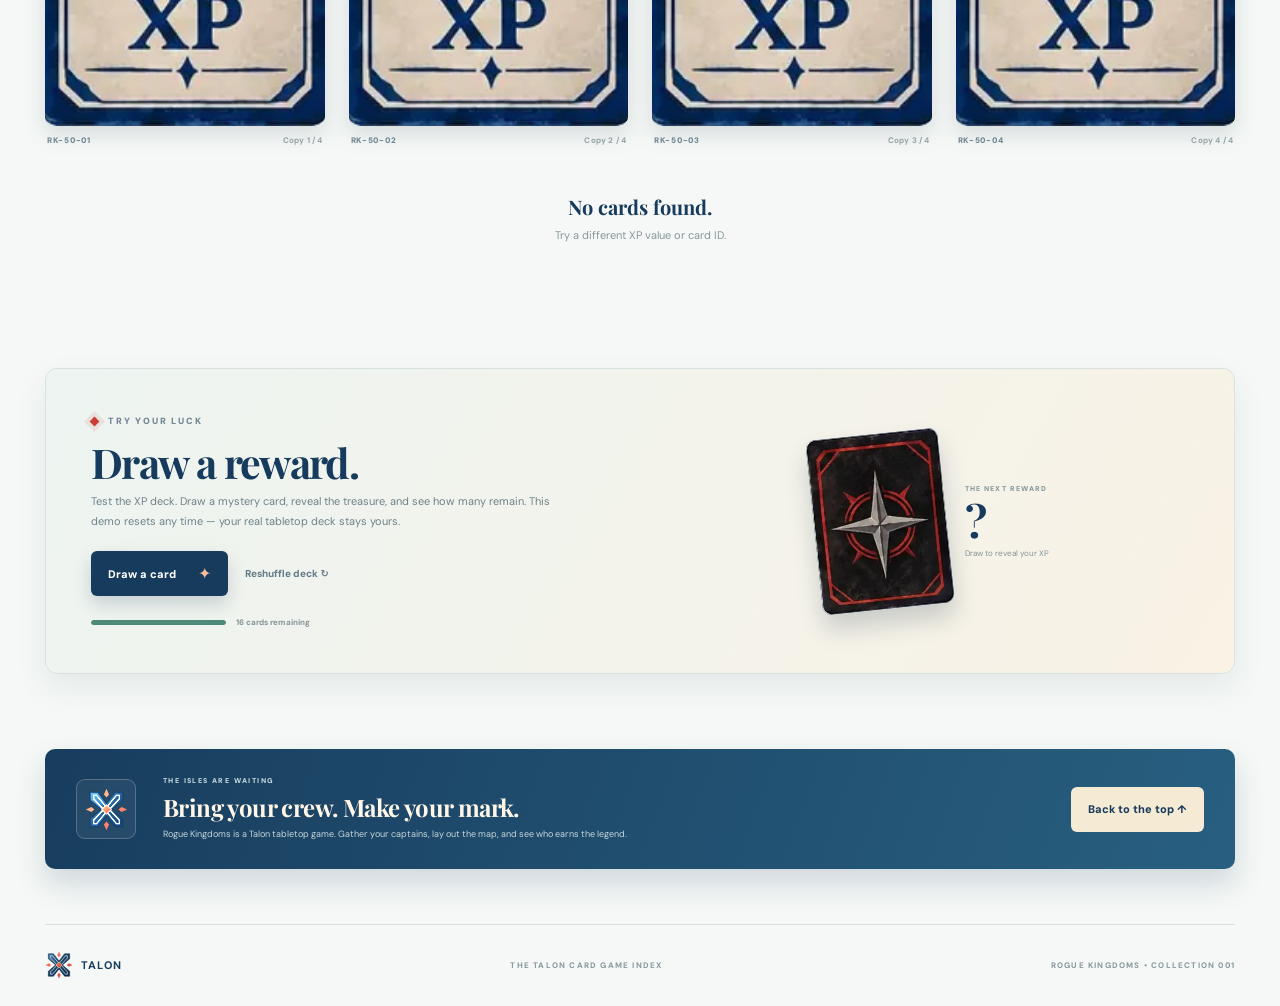
==== commit 1ca97caf: "Build Talon Card Game Index and Rogue Kingdoms rules" ====
--- a/index.html
+++ b/index.html
@@ -1,126 +1 @@
-<!doctype html>
-<html lang="en">
-<head>
-  <meta charset="utf-8">
-  <meta name="viewport" content="width=device-width, initial-scale=1">
-  <meta name="theme-color" content="#eaf3f8">
-  <meta name="description" content="The Talon card game index — browse the experience deck, inspect every card, and explore the collection.">
-  <title>Talon Card Index — The Card Game Collection</title>
-  <link rel="icon" type="image/svg+xml" href="assets/talon-x.svg">
-  <link rel="stylesheet" href="styles.css">
-  <script src="script.js" defer></script>
-</head>
-<body>
-  <div class="sky-glow" aria-hidden="true"></div>
-  <header class="site-header">
-    <a class="brand" href="#top" aria-label="Talon Card Index home">
-      <img src="assets/talon-x.svg" alt="" class="brand-mark">
-      <span class="brand-copy"><strong>TALON</strong><small>CARD INDEX</small></span>
-    </a>
-    <nav class="main-nav" aria-label="Main navigation">
-      <a href="#collection">The collection</a>
-      <a href="#design">Card design</a>
-    </nav>
-    <a class="header-link" href="#collection">Browse cards <span aria-hidden="true">↗</span></a>
-  </header>
-
-  <main id="top">
-    <section class="hero page-wrap">
-      <div class="hero-copy">
-        <div class="eyebrow"><span class="eyebrow-mark"></span> THE TALON CARD COLLECTION</div>
-        <h1>The Card<br><em>Game Index.</em></h1>
-        <p class="hero-intro">Every card has a place. Explore the collection, check each XP value, and turn a card over to see its reverse.</p>
-        <a class="primary-button" href="#collection">Explore the cards <span aria-hidden="true">↓</span></a>
-        <div class="hero-facts">
-          <div><strong>16</strong><span>individual cards</span></div>
-          <i></i>
-          <div><strong>4</strong><span>XP values</span></div>
-          <i></i>
-          <div><strong>4×</strong><span>each value</span></div>
-        </div>
-      </div>
-
-      <div class="hero-art" aria-label="Preview of the experience card designs">
-        <div class="orbit orbit-one"></div>
-        <div class="orbit orbit-two"></div>
-        <div class="spark spark-one">✦</div><div class="spark spark-two">✧</div><div class="spark spark-three">✦</div>
-        <div class="preview-card preview-back" aria-hidden="true">
-          <div class="preview-back-inner"><img src="assets/compass.svg" alt=""></div>
-        </div>
-        <div class="preview-card preview-front" aria-hidden="true">
-          <div class="preview-paper">
-            <span class="preview-ornament">✦ ─────── ✦</span>
-            <strong>35</strong>
-            <b>XP</b>
-            <span class="preview-ornament bottom">✦ ─────── ✦</span>
-          </div>
-        </div>
-        <div class="art-caption"><span></span> EXPERIENCE DECK <b>01 / 04</b></div>
-      </div>
-    </section>
-
-    <section class="collection-section page-wrap" id="collection">
-      <div class="section-heading">
-        <div>
-          <div class="eyebrow"><span class="eyebrow-mark"></span> COLLECTION 001</div>
-          <h2>The experience deck</h2>
-          <p class="section-subtitle">Four values. Four copies of each. Pick a card to turn it over.</p>
-        </div>
-        <div class="deck-count"><span class="count-dot"></span><strong>16</strong> cards in this deck</div>
-      </div>
-
-      <div class="collection-tools">
-        <div class="filter-list" role="group" aria-label="Filter cards by XP value">
-          <button class="filter-button active" type="button" data-filter="all" aria-pressed="true">All cards <span>16</span></button>
-          <button class="filter-button" type="button" data-filter="10" aria-pressed="false">10 XP</button>
-          <button class="filter-button" type="button" data-filter="20" aria-pressed="false">20 XP</button>
-          <button class="filter-button" type="button" data-filter="35" aria-pressed="false">35 XP</button>
-          <button class="filter-button" type="button" data-filter="50" aria-pressed="false">50 XP</button>
-        </div>
-        <label class="search-box">
-          <span class="search-icon" aria-hidden="true">⌕</span>
-          <input id="card-search" type="search" placeholder="Find a card..." autocomplete="off" aria-label="Search cards">
-          <kbd>/</kbd>
-        </label>
-      </div>
-
-      <div class="collection-meta">
-        <span id="visible-count">Showing all 16 cards</span>
-        <span class="meta-note">Tap or click a card to flip it</span>
-      </div>
-      <div class="card-grid" id="card-grid" aria-live="polite"></div>
-      <div class="empty-state" id="empty-state" hidden>
-        <span class="empty-icon">✧</span>
-        <strong>No cards found</strong>
-        <p>Try another value or search term.</p>
-      </div>
-    </section>
-
-    <section class="design-section page-wrap" id="design">
-      <div class="design-heading">
-        <div class="eyebrow"><span class="eyebrow-mark"></span> FRONT &amp; REVERSE</div>
-        <h2>Two sides. One deck.</h2>
-        <p>The front carries the XP value on a parchment-style face. The reverse keeps the compass mark on a dark field with a sharp crimson frame.</p>
-      </div>
-      <div class="design-explainer">
-        <article class="design-note">
-          <span class="note-number">01</span>
-          <div><h3>The XP face</h3><p>Deep blue edging, warm parchment, and a clear value that is easy to read across the table.</p></div>
-          <span class="note-swatch swatch-blue"></span>
-        </article>
-        <article class="design-note">
-          <span class="note-number">02</span>
-          <div><h3>The card back</h3><p>A matching reverse for every card, with the red compass emblem at the center.</p></div>
-          <span class="note-swatch swatch-red"></span>
-        </article>
-      </div>
-    </section>
-  </main>
-
-  <footer class="site-footer">
-    <a class="footer-brand" href="#top"><img src="assets/talon-x.svg" alt=""><strong>TALON</strong></a>
-    <span>THE CARD GAME INDEX</span>
-    <a href="#top" class="back-top">Back to top ↑</a>
-  </footer>
-</body>
-</html>
+<!doctype html><html lang="en"><head><meta charset="utf-8"><meta name="viewport" content="width=device-width, initial-scale=1"><meta name="theme-color" content="#eaf3f8"><meta name="description" content="Talon Card Game Index — the home of Rogue Kingdoms, its rules, crews, and XP reward deck."><title>Talon Card Game Index | Rogue Kingdoms</title><link rel="icon" type="image/svg+xml" href="assets/talon-x.svg"><link rel="preconnect" href="https://fonts.googleapis.com"><link rel="preconnect" href="https://fonts.gstatic.com" crossorigin><link href="https://fonts.googleapis.com/css2?family=DM+Sans:wght@400;500;600;700;800&family=Playfair+Display:wght@600;700;800&display=swap" rel="stylesheet"><link rel="stylesheet" href="styles.css"><link rel="stylesheet" href="styles-2.css"><link rel="stylesheet" href="styles-3.css"><link rel="stylesheet" href="styles-4.css"><link rel="stylesheet" href="styles-5.css"><script src="script.js" defer></script></head><body><div class="sky-wash" aria-hidden="true"></div><header class="site-header"><a class="brand" href="#top" aria-label="Talon Card Game Index home"><img src="assets/talon-x.svg" alt="" class="brand-mark"><span class="brand-text"><strong>TALON</strong><small>CARD GAME INDEX</small></span></a><nav class="main-nav" aria-label="Main navigation"><a href="#game">The game</a><a href="#rules">Rules</a><a href="#collection">XP deck</a></nav><a class="nav-cta" href="#rules">Learn to play <span aria-hidden="true">↗</span></a></header><main id="top"><section class="hero page-wrap"><div class="hero-copy reveal"><div class="eyebrow"><span class="eyebrow-diamond"></span> A TALON TABLETOP ADVENTURE</div><h1>Claim the isles.<br><em>Earn your legend.</em></h1><p class="hero-lead">Welcome to <strong>Rogue Kingdoms</strong> — a fast-moving pirate strategy game of rival captains, dangerous monsters, and treasure worth fighting for.</p><div class="hero-actions"><a class="button button-primary" href="#rules">Read the rules <span>→</span></a><a class="button button-quiet" href="#collection">Explore the XP cards <span>↓</span></a></div><div class="hero-stats"><div><strong>2–4</strong><span>captains</span></div><i></i><div><strong>30–45</strong><span>minutes</span></div><i></i><div><strong>16</strong><span>XP cards</span></div></div></div><div class="hero-stage reveal" aria-label="Talon XP reward card preview"><div class="stage-sun"></div><div class="stage-ring ring-a"></div><div class="stage-ring ring-b"></div><span class="stage-star star-a">✦</span><span class="stage-star star-b">✧</span><span class="stage-star star-c">✦</span><div class="hero-card hero-card-back"><img src="assets/card-back.webp" alt="Crimson compass card back"></div><div class="hero-card hero-card-front"><img src="assets/xp-35.webp" alt="35 XP reward card"></div><div class="stage-label"><span></span> THE EXPERIENCE DECK <b>•</b> COLLECTION 001</div></div></section><section class="intro-strip page-wrap" id="game"><div class="strip-mark"><img src="assets/talon-x.svg" alt=""></div><div><span class="eyebrow">THE IDEA</span><p>Build a crew, cross the island chain, and take on the wild things guarding its rewards. The smartest captain doesn't need the biggest army — just the right move at the right time.</p></div><a href="#rules" class="text-link">How it works <span>→</span></a></section><section class="game-section page-wrap"><div class="section-heading reveal"><div><div class="eyebrow"><span class="eyebrow-diamond"></span> THE WORLD OF ROGUE KINGDOMS</div><h2>One map. Four rival crews.</h2><p>Use a 19-hex island map, or sketch the same layout on paper. Four home ports surround the dangerous middle waters.</p></div><div class="map-key"><span><i class="key-port"></i> Home port</span><span><i class="key-lair"></i> Monster lair</span><span><i class="key-outpost"></i> Outpost</span></div></div><div class="map-panel reveal"><div class="map-topline"><span>THE SHATTERED ISLES</span><span>RECOMMENDED MAP • 19 HEXES</span></div><svg class="island-map" viewBox="0 0 680 430" role="img" aria-labelledby="map-title map-desc"><title id="map-title">The Shattered Isles game map</title><desc id="map-desc">A nineteen hex island map with four colored home ports, four outposts, and three monster lairs.</desc><defs><linearGradient id="sea" x1="0" y1="0" x2="1" y2="1"><stop stop-color="#dcecf0"/><stop offset="1" stop-color="#bcd5df"/></linearGradient><linearGradient id="land" x1="0" y1="0" x2="0.9" y2="1"><stop stop-color="#fff6e5"/><stop offset="1" stop-color="#ddcba9"/></linearGradient><filter id="tileShadow" x="-30%" y="-30%" width="160%" height="170%"><feDropShadow dx="0" dy="5" stdDeviation="4" flood-color="#274b5e" flood-opacity=".16"/></filter></defs><rect x="1" y="1" width="678" height="428" rx="18" fill="url(#sea)"/><g fill="none" stroke="#ffffff" stroke-opacity=".42" stroke-width="2"><path d="M25 80 C125 32 180 110 275 72 S470 18 647 90"/><path d="M18 340 C130 285 216 386 333 340 S520 280 660 340"/><path d="M44 210 C150 160 240 248 370 197 S554 154 640 207"/></g><g id="hexes" filter="url(#tileShadow)"><g class="hex" transform="translate(215 82)"><path d="M-35 -20 L0 -40 L35 -20 L35 20 L0 40 L-35 20Z"/><text y="5">⚓</text><text class="hex-small" y="22">RED</text></g><g class="hex" transform="translate(340 82)"><path d="M-35 -20 L0 -40 L35 -20 L35 20 L0 40 L-35 20Z"/><text y="5">✦</text><text class="hex-small" y="22">ISLE</text></g><g class="hex" transform="translate(465 82)"><path d="M-35 -20 L0 -40 L35 -20 L35 20 L0 40 L-35 20Z"/><text y="5">⚓</text><text class="hex-small" y="22">BLUE</text></g><g class="hex outpost" transform="translate(153 152)"><path d="M-35 -20 L0 -40 L35 -20 L35 20 L0 40 L-35 20Z"/><text y="6">⌖</text><text class="hex-small" y="22">LOOKOUT</text></g><g class="hex" transform="translate(278 152)"><path d="M-35 -20 L0 -40 L35 -20 L35 20 L0 40 L-35 20Z"/><text y="5">✧</text></g><g class="hex outpost" transform="translate(403 152)"><path d="M-35 -20 L0 -40 L35 -20 L35 20 L0 40 L-35 20Z"/><text y="6">⌖</text><text class="hex-small" y="22">LOOKOUT</text></g><g class="hex" transform="translate(528 152)"><path d="M-35 -20 L0 -40 L35 -20 L35 20 L0 40 L-35 20Z"/><text y="5">✧</text></g><g class="hex" transform="translate(91 222)"><path d="M-35 -20 L0 -40 L35 -20 L35 20 L0 40 L-35 20Z"/><text y="5">✧</text></g><g class="hex lair" transform="translate(216 222)"><path d="M-35 -20 L0 -40 L35 -20 L35 20 L0 40 L-35 20Z"/><text y="4">♜</text><text class="hex-small" y="22">REEF BEAST</text></g><g class="hex lair" transform="translate(341 222)"><path d="M-35 -20 L0 -40 L35 -20 L35 20 L0 40 L-35 20Z"/><text y="4">♜</text><text class="hex-small" y="22">IRON TROLL</text></g><g class="hex lair" transform="translate(466 222)"><path d="M-35 -20 L0 -40 L35 -20 L35 20 L0 40 L-35 20Z"/><text y="4">♜</text><text class="hex-small" y="22">STORM DRAKE</text></g><g class="hex" transform="translate(591 222)"><path d="M-35 -20 L0 -40 L35 -20 L35 20 L0 40 L-35 20Z"/><text y="5">✧</text></g><g class="hex outpost" transform="translate(153 292)"><path d="M-35 -20 L0 -40 L35 -20 L35 20 L0 40 L-35 20Z"/><text y="6">⌖</text><text class="hex-small" y="22">LOOKOUT</text></g><g class="hex" transform="translate(278 292)"><path d="M-35 -20 L0 -40 L35 -20 L35 20 L0 40 L-35 20Z"/><text y="5">✧</text></g><g class="hex outpost" transform="translate(403 292)"><path d="M-35 -20 L0 -40 L35 -20 L35 20 L0 40 L-35 20Z"/><text y="6">⌖</text><text class="hex-small" y="22">LOOKOUT</text></g><g class="hex" transform="translate(528 292)"><path d="M-35 -20 L0 -40 L35 -20 L35 20 L0 40 L-35 20Z"/><text y="5">✧</text></g><g class="hex" transform="translate(215 362)"><path d="M-35 -20 L0 -40 L35 -20 L35 20 L0 40 L-35 20Z"/><text y="5">⚓</text><text class="hex-small" y="22">GREEN</text></g><g class="hex" transform="translate(340 362)"><path d="M-35 -20 L0 -40 L35 -20 L35 20 L0 40 L-35 20Z"/><text y="5">✦</text><text class="hex-small" y="22">ISLE</text></g><g class="hex" transform="translate(465 362)"><path d="M-35 -20 L0 -40 L35 -20 L35 20 L0 40 L-35 20Z"/><text y="5">⚓</text><text class="hex-small" y="22">GOLD</text></g></g></svg><div class="map-foot"><span><b>19</b> connected spaces</span><span><b>3</b> monster lairs</span><span><b>4</b> claimable outposts</span></div></div></section><section class="rules-section page-wrap" id="rules"><div class="section-heading rules-heading reveal"><div><div class="eyebrow"><span class="eyebrow-diamond"></span> THE RULEBOOK</div><h2>Easy to learn.<br><em>Tricky to master.</em></h2><p>Everything you need to start a match. Keep this page open as your table reference.</p></div><div class="rule-stamp"><span>RULES</span><strong>01</strong><small>STANDARD GAME</small></div></div><div class="rules-layout"><aside class="rules-toc reveal" aria-label="Rulebook contents"><span class="toc-title">IN THIS GUIDE</span><a href="#setup"><b>01</b> Set up</a><a href="#turn"><b>02</b> Your turn</a><a href="#crew"><b>03</b> Your crew</a><a href="#battle"><b>04</b> Battles</a><a href="#rewards"><b>05</b> XP &amp; rewards</a><a href="#victory"><b>06</b> Winning</a></aside><div class="rule-content"><article class="rule-block reveal" id="setup"><div class="rule-number">01</div><div class="rule-body"><h3>Set up the isles</h3><p>Choose 2–4 captains. Each player picks a colour — crimson, emerald, gold, or blue — and takes a Captain marker, <strong>2 Swordsmen</strong>, and <strong>1 Archer</strong>. Place them at that colour's home port.</p><ol class="rule-steps"><li>Lay out the 19 hex spaces in the pattern shown above.</li><li>Place one monster at each of the three central lairs: Reef Beast, Iron Troll, and Storm Drake.</li><li>Shuffle all 16 XP cards face down. Put one banner beside each of the four neutral Lookouts.</li><li>Everyone starts at <strong>0 XP</strong>. Randomly choose the first captain.</li></ol><div class="tip-box"><span>✦</span><p><strong>Two-player map:</strong> Use opposite home ports. With three players, leave the fourth port empty. The empty port is neutral and cannot be claimed.</p></div></div></article><article class="rule-block reveal" id="turn"><div class="rule-number">02</div><div class="rule-body"><h3>Your turn: take 2 orders</h3><p>On your turn, take <strong>two orders</strong>, choosing from the list below. You may repeat an order unless its rule says otherwise. Then play passes clockwise.</p><div class="order-grid"><div class="order-card"><span class="order-icon">➜</span><h4>March</h4><p>Move up to two of your units one connected hex each. You may move them together or separately. You may enter an enemy-held hex, but must stop there. Home ports are safe and cannot be entered by rivals.</p></div><div class="order-card"><span class="order-icon">✚</span><h4>Muster</h4><p>Add one Swordsman or Archer at your home port. After you claim your first Lookout, you may recruit your one Troll instead. Crew limits: 4 Swordsmen, 2 Archers, and 1 Troll.</p></div><div class="order-card"><span class="order-icon">⚔</span><h4>Challenge</h4><p>Start one battle against a monster or rival crew sharing a hex with at least one of your units. Choose your fighters on that hex; Archers may support from one adjacent hex.</p></div><div class="order-card"><span class="order-icon">⚑</span><h4>Claim</h4><p>If you have a unit on an unclaimed Lookout, place your banner there and draw one XP card. Each Lookout can be claimed once per game.</p></div></div><p class="rule-small">A unit may move only once during each March order. A unit that just arrived at a monster lair may be used in a later Challenge order on the same turn.</p></div></article><article class="rule-block reveal" id="crew"><div class="rule-number">03</div><div class="rule-body"><h3>Know your crew</h3><p>Each unit has a strength value. Strength is added together when your crew fights. The Archer is a support unit, while the Troll is tough but rare.</p><div class="unit-grid"><div class="unit-card"><div class="unit-art swordsman">⚔</div><div><h4>Swordsman <span>STRENGTH 2</span></h4><p>Your reliable front-line fighter. Moves one hex per March.</p></div></div><div class="unit-card"><div class="unit-art archer">➶</div><div><h4>Archer <span>STRENGTH 1</span></h4><p>Can join a battle from one hex away, supporting a nearby attack or defence.</p></div></div><div class="unit-card"><div class="unit-art troll">♜</div><div><h4>Troll <span>STRENGTH 3</span></h4><p>A powerful crew member. Recruit one by using a Muster order after you claim your first Lookout.</p></div></div></div><div class="tip-box"><span>✦</span><p><strong>Archer rule:</strong> Archers cannot capture a Lookout or challenge a monster alone. They need at least one Swordsman or Troll in the battle.</p></div></div></article><article class="rule-block reveal" id="battle"><div class="rule-number">04</div><div class="rule-body"><h3>Resolve a battle</h3><p>No dice needed. Pick your fighters, add their strength, and compare the totals. A battle takes one Challenge order. Swordsmen and Trolls must be on the target hex; Archers may support from one adjacent hex.</p><div class="monster-strengths"><span><b>REEF BEAST</b> 3 strength</span><span><b>IRON TROLL</b> 4 strength</span><span><b>STORM DRAKE</b> 5 strength</span></div><div class="battle-example"><div><span class="battle-side-label">YOUR CREW</span><strong>2 + 1 + 3</strong><small>Swordsman + Archer support + Troll</small></div><div class="battle-vs">VS</div><div><span class="battle-side-label">MONSTER</span><strong>5</strong><small>Storm Drake strength</small></div><div class="battle-result"><b>6 beats 5</b><span>Your crew wins and claims the reward.</span></div></div><ul class="rule-list"><li><strong>Against monsters:</strong> You win if your total strength equals or beats the monster's strength.</li><li><strong>Against a rival:</strong> The higher total wins. A tie goes to the defender.</li><li><strong>Winner:</strong> Keeps the hex. The losing crew retreats to the nearest empty adjacent hex toward its home port. If no empty hex is available, the losing crew returns to its home port.</li><li><strong>Monster reset:</strong> Defeated monsters return to their lairs at the beginning of the next round. A round ends after every active captain has taken one turn.</li></ul></div></article><article class="rule-block reveal" id="rewards"><div class="rule-number">05</div><div class="rule-body"><h3>XP cards are your treasure</h3><p>Whenever you defeat a monster or claim a Lookout, draw the top XP card, reveal it, and add its value to your score. Keep earned cards face up beside you.</p><div class="reward-values"><div><img src="assets/xp-10.webp" alt="10 XP card"><span>COMMON FIND</span></div><div><img src="assets/xp-20.webp" alt="20 XP card"><span>GOOD HAUL</span></div><div><img src="assets/xp-35.webp" alt="35 XP card"><span>RARE TREASURE</span></div><div><img src="assets/xp-50.webp" alt="50 XP card"><span>LEGENDARY</span></div></div><div class="tip-box"><span>✦</span><p><strong>Empty deck?</strong> Finish the current round so every captain gets the same number of turns. Then compare scores.</p></div></div></article><article class="rule-block reveal" id="victory"><div class="rule-number">06</div><div class="rule-body"><h3>Become the legend</h3><p>The game ends in one of two ways:</p><div class="win-cards"><div><span class="win-icon">♛</span><h4>Reach 100 XP</h4><p>The moment a captain reaches 100 XP, they win. The isles have a new ruler.</p></div><div><span class="win-icon">✧</span><h4>The deck runs dry</h4><p>Finish the round. The captain with the most XP wins. Ties are broken by the number of Lookouts controlled.</p></div></div><p class="rule-small">If there is still a tie, the tied captains share the victory. A good crew knows when to call it.</p></div></article></div></div></section><section class="deck-section page-wrap" id="collection"><div class="section-heading reveal"><div><div class="eyebrow"><span class="eyebrow-diamond"></span> THE REWARD DECK</div><h2>Every card tells a story.</h2><p>Sixteen physical cards, four values, and a matching compass reverse. Flip any card to inspect both sides.</p></div><div class="deck-total"><strong>16</strong><span>CARDS IN<br>THE DECK</span></div></div><div class="deck-toolbar"><div class="filter-list" role="group" aria-label="Filter cards by XP value"><button class="filter-button active" type="button" data-filter="all" aria-pressed="true">All <span>16</span></button><button class="filter-button" type="button" data-filter="10" aria-pressed="false">10 XP</button><button class="filter-button" type="button" data-filter="20" aria-pressed="false">20 XP</button><button class="filter-button" type="button" data-filter="35" aria-pressed="false">35 XP</button><button class="filter-button" type="button" data-filter="50" aria-pressed="false">50 XP</button></div><label class="search-box"><span aria-hidden="true">⌕</span><input id="card-search" type="search" placeholder="Find a card ID…" aria-label="Search card IDs"><kbd>/</kbd></label></div><div class="collection-meta"><span id="visible-count">Showing all 16 cards</span><span>Tap or click to flip</span></div><div class="card-grid" id="card-grid" aria-live="polite"></div><div class="empty-state" id="empty-state" hidden><strong>No cards found.</strong><span>Try a different XP value or card ID.</span></div></section><section class="draw-section page-wrap reveal" id="draw"><div class="draw-copy"><div class="eyebrow"><span class="eyebrow-diamond"></span> TRY YOUR LUCK</div><h2>Draw a reward.</h2><p>Test the XP deck. Draw a mystery card, reveal the treasure, and see how many remain. This demo resets any time — your real tabletop deck stays yours.</p><div class="draw-actions"><button class="button button-primary" type="button" id="draw-button">Draw a card <span>✦</span></button><button class="text-button" type="button" id="reset-deck">Reshuffle deck ↻</button></div><div class="draw-remaining"><span class="remaining-track"><i id="remaining-fill"></i></span><span id="remaining-count">16 cards remaining</span></div></div><div class="draw-display"><div class="draw-card" id="draw-card"><img id="draw-image" src="assets/card-back.webp" alt="Face-down XP card"><span class="draw-card-glint"></span></div><div class="draw-result" id="draw-result" aria-live="polite"><span>THE NEXT REWARD</span><strong>?</strong><small>Draw to reveal your XP</small></div></div></section><section class="closing-banner page-wrap"><div class="closing-emblem"><img src="assets/talon-x.svg" alt=""></div><div><span class="eyebrow">THE ISLES ARE WAITING</span><h2>Bring your crew. Make your mark.</h2><p>Rogue Kingdoms is a Talon tabletop game. Gather your captains, lay out the map, and see who earns the legend.</p></div><a class="button button-light" href="#top">Back to the top ↑</a></section></main><footer class="site-footer"><a class="footer-brand" href="#top"><img src="assets/talon-x.svg" alt=""><strong>TALON</strong></a><span>THE TALON CARD GAME INDEX</span><span>ROGUE KINGDOMS • COLLECTION 001</span></footer></body></html>
--- a/styles.css
+++ b/styles.css
@@ -0,0 +1 @@
+:root{--navy:#173b5c;--navy-deep:#102f4d;--blue:#2e638d;--blue-light:#d9e9ef;--crimson:#c83e37;--crimson-dark:#9e302d;--ink:#263d4c;--muted:#718492;--paper:#fbf5e9;--paper-deep:#eadcc1;--line:rgba(28,62,83,.13);--shadow:0 18px 45px rgba(28,57,76,.13);--serif:"Playfair Display",Georgia,serif;--sans:"DM Sans",ui-sans-serif,system-ui,sans-serif}*{box-sizing:border-box}html{scroll-behavior:smooth;scroll-padding-top:92px}body{margin:0;color:var(--ink);background:#f5f8f6;font-family:var(--sans);-webkit-font-smoothing:antialiased}button,input{font:inherit}a{color:inherit;text-decoration:none}button{-webkit-tap-highlight-color:transparent}.sky-wash{position:absolute;z-index:-2;top:0;left:0;right:0;height:780px;background:radial-gradient(ellipse at 76% 25%,rgba(255,255,255,.94),transparent 34%),radial-gradient(ellipse at 8% 8%,#fff 0,transparent 28%),linear-gradient(130deg,#dcecf2,#eef3ed 58%,#f7efdf)}.page-wrap,.site-header,.site-footer{width:min(1190px,calc(100% - 56px));margin-inline:auto}.site-header{height:86px;display:flex;align-items:center;justify-content:space-between;border-bottom:1px solid rgba(28,62,83,.12);position:sticky;top:0;z-index:20;background:rgba(243,248,247,.82);backdrop-filter:blur(16px)}.brand,.footer-brand{display:inline-flex;align-items:center;gap:11px}.brand-mark{width:43px;height:43px;filter:drop-shadow(0 4px 7px rgba(30,72,108,.16))}.brand-text{display:grid;gap:2px;letter-spacing:.16em}.brand-text strong{color:var(--navy);font-size:14px;font-weight:900}.brand-text small{color:#718492;font-size:8px;font-weight:800;letter-spacing:.18em}.main-nav{display:flex;gap:34px;color:#607887;font-size:12px;font-weight:700}.main-nav a{transition:color .2s ease}.main-nav a:hover,.text-link:hover{color:var(--crimson)}.nav-cta{padding:11px 14px;border:1px solid #c8d9df;border-radius:6px;color:var(--navy);background:rgba(255,255,255,.53);font-size:11px;font-weight:800;transition:all .2s ease}.nav-cta:hover{border-color:var(--crimson);background:white;transform:translateY(-1px)}.nav-cta span{margin-left:8px;color:var(--crimson)}.hero{min-height:570px;display:grid;grid-template-columns:1.05fr .95fr;align-items:center;gap:30px;padding-top:42px;padding-bottom:60px}.eyebrow{display:flex;align-items:center;gap:10px;color:#748794;font-size:9px;font-weight:900;letter-spacing:.2em}.eyebrow-diamond{display:inline-block;width:7px;height:7px;background:var(--crimson);transform:rotate(45deg);box-shadow:0 0 0 4px rgba(200,62,55,.1)}.hero h1{margin:22px 0 17px;color:var(--navy);font-family:var(--serif);font-size:clamp(52px,6.15vw,79px);font-weight:800;letter-spacing:-.055em;line-height:1.02}.hero h1 em,.rules-heading h2 em{color:var(--crimson);font-weight:700}.hero-lead{max-width:490px;color:#5f7685;font-size:15px;line-height:1.8;margin:0}.hero-lead strong{color:var(--navy)}.hero-actions{display:flex;align-items:center;flex-wrap:wrap;gap:10px;margin-top:27px}.button{display:inline-flex;min-height:45px;align-items:center;justify-content:center;gap:22px;border:0;border-radius:6px;padding:0 17px;font-size:11px;font-weight:800;cursor:pointer;transition:transform .2s ease,box-shadow .2s ease,background .2s ease}.button:hover{transform:translateY(-2px)}.button-primary{color:#fff;background:var(--navy);box-shadow:0 8px 17px rgba(23,59,92,.19)}.button-primary:hover{background:#24577f;box-shadow:0 10px 21px rgba(23,59,92,.23)}.button-primary span{color:#f5bf9c;font-size:16px}.button-quiet{color:var(--navy);background:rgba(255,255,255,.45);border:1px solid #d1dfe3}.button-quiet:hover{background:#fff;border-color:#b5cbd2}.hero-stats{display:flex;align-items:center;gap:20px;margin-top:43px}.hero-stats div{display:grid;gap:4px}.hero-stats strong{color:var(--navy);font-family:var(--serif);font-size:25px;line-height:1}.hero-stats span{color:#81919b;font-size:9px;font-weight:800;letter-spacing:.06em}.hero-stats i{width:1px;height:31px;background:#c9d7da}.hero-stage{height:438px;position:relative;display:grid;place-items:center;isolation:isolate}.stage-sun{position:absolute;width:280px;height:280px;border-radius:50%;background:radial-gradient(circle,rgba(255,255,255,.86),rgba(225,239,238,.24) 66%,transparent 72%)}.stage-ring{position:absolute;border:1px solid rgba(43,97,139,.15);border-radius:50%}.ring-a{width:405px;height:265px;transform:rotate(-22deg)}.ring-b{width:320px;height:380px;transform:rotate(27deg);border-color:rgba(200,62,55,.15)}.stage-star{position:absolute;color:#c99a56;text-shadow:0 2px 8px rgba(201,154,86,.25)}.star-a{top:42px;right:95px;font-size:28px}.star-b{top:145px;left:40px;color:#447b9d;font-size:34px}.star-c{bottom:78px;right:70px;font-size:21px}.hero-card{position:absolute;width:194px;aspect-ratio:186 / 246;padding:0;border-radius:13px;overflow:hidden;box-shadow:0 25px 46px rgba(23,48,68,.24);transition:transform .55s cubic-bezier(.2,.8,.2,1);background:#172f47}.hero-card img{width:100%;height:100%;display:block;object-fit:cover}.hero-card-back{transform:translate(60px,-2px) rotate(10deg)}.hero-card-front{z-index:1;transform:translate(-51px,6px) rotate(-8deg)}.hero-stage:hover .hero-card-back{transform:translate(72px,-12px) rotate(13deg)}.hero-stage:hover .hero-card-front{transform:translate(-63px,-2px) rotate(-11deg)}.stage-label{position:absolute;bottom:16px;display:flex;align-items:center;gap:9px;color:#7a8e99;font-size:8px;font-weight:900;letter-spacing:.17em}.stage-label span{width:6px;height:6px;background:var(--crimson);border-radius:50%;box-shadow:0 0 0 4px rgba(200,62,55,.12)}.stage-label b{color:var(--crimson)}.intro-strip{display:grid;grid-template-columns:62px 1fr auto;gap:20px;align-items:center;padding:22px 25px;background:rgba(255,255,255,.67);border:1px solid #dce6e6;border-radius:9px;box-shadow:0 8px 22px rgba(24,59,82,.05)}.strip-mark{width:54px;height:54px;display:grid;place-items:center;border-radius:8px;background:linear-gradient(145deg,#e2edf0,#f9f4e8)}.strip-mark img{width:37px}.intro-strip .eyebrow{font-size:8px}
--- a/styles-2.css
+++ b/styles-2.css
@@ -0,0 +1 @@
+.intro-strip p{max-width:790px;margin:5px 0 0;color:#677d8b;font-size:12px;line-height:1.7}.text-link{color:var(--navy);font-size:10px;font-weight:900;white-space:nowrap}.text-link span{color:var(--crimson);margin-left:6px}.game-section{padding-top:92px;padding-bottom:75px}.section-heading{display:flex;align-items:end;justify-content:space-between;gap:28px;margin-bottom:27px}.section-heading h2,.draw-copy h2{margin:13px 0 7px;color:var(--navy);font-family:var(--serif);font-size:clamp(34px,4vw,49px);letter-spacing:-.04em;line-height:1.08}.section-heading p{max-width:630px;margin:0;color:#738693;font-size:12px;line-height:1.7}.map-key{display:flex;gap:14px;flex-wrap:wrap;justify-content:flex-end;padding-bottom:4px;color:#728591;font-size:9px;font-weight:700}.map-key span{display:flex;align-items:center;gap:6px}.map-key i{width:8px;height:8px;display:inline-block;border-radius:2px}.key-port{background:var(--crimson)}.key-lair{background:#67516b}.key-outpost{background:#b88a42}.map-panel{overflow:hidden;border:1px solid #cddde0;border-radius:12px;background:linear-gradient(145deg,#f7fbf8,#e9f1ef);box-shadow:var(--shadow)}.map-topline{display:flex;justify-content:space-between;padding:16px 21px 0;color:#728692;font-size:8px;font-weight:900;letter-spacing:.17em}.island-map{display:block;width:min(100%,780px);margin:0 auto;padding:4px 14px;overflow:visible}.hex path{fill:url(#land);stroke:#b8a783;stroke-width:1.5}.hex text{fill:#456176;font-family:var(--serif);font-size:20px;font-weight:700;text-anchor:middle;pointer-events:none}.hex .hex-small{fill:#6b7d82;font-family:var(--sans);font-size:5.8px;font-weight:900;letter-spacing:.06em}.hex:first-child path,.hex:nth-child(3) path,.hex:nth-last-child(3) path,.hex:last-child path{stroke:var(--crimson);stroke-width:2.7}.hex:first-child text,.hex:nth-child(3) text,.hex:nth-last-child(3) text,.hex:last-child text{fill:var(--crimson-dark)}.hex.lair path{fill:#e8ded5;stroke:#88727c;stroke-width:2}.hex.lair text{fill:#725469}.hex.outpost path{fill:#f0e4c8;stroke:#bd984d;stroke-width:2}.hex.outpost text{fill:#9d7638}.map-foot{display:flex;justify-content:center;gap:34px;padding:13px 18px 17px;border-top:1px solid rgba(45,87,107,.1);color:#78909a;font-size:9px;font-weight:700}.map-foot b{color:var(--navy);font-family:var(--serif);font-size:16px;margin-right:5px}.rules-section{padding-top:64px;padding-bottom:98px;border-top:1px solid var(--line)}.rules-heading{align-items:center;margin-bottom:40px}.rules-heading h2{margin:13px 0 9px;color:var(--navy);font-family:var(--serif);font-size:clamp(38px,4.5vw,55px);line-height:1.05;letter-spacing:-.045em}.rules-heading p{max-width:430px}.rule-stamp{width:110px;height:110px;flex:0 0 auto;display:grid;align-content:center;justify-items:center;border:1px solid #d2b795;outline:1px solid #d2b795;outline-offset:5px;border-radius:50%;color:#a17c50;transform:rotate(9deg)}.rule-stamp span{font-size:8px;font-weight:900;letter-spacing:.2em}.rule-stamp strong{font-family:var(--serif);font-size:36px;line-height:1.1}.rule-stamp small{font-size:6px;font-weight:900;letter-spacing:.14em}.rules-layout{display:grid;grid-template-columns:185px minmax(0,1fr);gap:48px;align-items:start}.rules-toc{position:sticky;top:108px;display:grid;gap:3px;padding:17px 13px;border:1px solid #dfe7e6;border-radius:8px;background:rgba(255,255,255,.65)}.toc-title{padding:0 9px 9px;color:#9aa7ac;font-size:8px;font-weight:900;letter-spacing:.17em}.rules-toc a{display:flex;gap:11px;align-items:center;padding:9px;border-radius:5px;color:#657b87;font-size:10px;font-weight:700;transition:all .18s}.rules-toc a:hover{color:var(--navy);background:#eaf2f1}.rules-toc b{color:#c28a62;font-family:var(--serif);font-size:14px}.rule-content{display:grid;gap:0}.rule-block{display:grid;grid-template-columns:37px minmax(0,1fr);gap:16px;padding:0 0 34px;margin-bottom:32px;border-bottom:1px solid var(--line);scroll-margin-top:110px}.rule-block:last-child{border-bottom:0;margin-bottom:0}.rule-number{color:#c18d62;font-family:var(--serif);font-size:23px;padding-top:1px}.rule-body h3{margin:0 0 9px;color:var(--navy);font-family:var(--serif);font-size:24px;letter-spacing:-.02em}.rule-body>p{margin:0 0 14px;color:#687e8b;font-size:12px;line-height:1.8}.rule-body strong{color:#2d4b60}.rule-steps,.rule-list{margin:12px 0 17px;padding-left:20px;color:#677e8b;font-size:11px;line-height:1.9}.rule-steps li,.rule-list li{padding-left:4px;margin-bottom:5px}.rule-steps li::marker{color:#bb865a;font-weight:900}.tip-box{display:flex;gap:12px;align-items:flex-start;padding:13px 15px;border:1px solid #e6d6b9;border-radius:6px;background:#fbf5e8}.tip-box>span{color:#bd8c4a;font-size:17px}.tip-box p{margin:0;color:#7e786b;font-size:10px;line-height:1.7}.tip-box strong{color:#5f5a4d}.order-grid{display:grid;grid-template-columns:repeat(2,minmax(0,1fr));gap:10px;margin:17px 0}.order-card{position:relative;min-height:135px;padding:15px 15px 14px;border:1px solid #dfe7e6;border-radius:7px;background:rgba(255,255,255,.67);transition:transform .2s,box-shadow .2s}.order-card:hover{transform:translateY(-3px);box-shadow:0 9px 20px rgba(32,67,84,.08)}.order-icon{color:var(--crimson);font-size:19px}.order-card h4{margin:7px 0 5px;color:var(--navy);font-family:var(--serif);font-size:16px}.order-card p{margin:0;color:#788a94;font-size:10px;line-height:1.65}.rule-small{margin:12px 0 0 !important;color:#8a999f !important;font-size:10px !important}.unit-grid{display:grid;gap:9px;margin:17px 0}.unit-card{display:grid;grid-template-columns:65px 1fr;align-items:center;gap:14px;min-height:82px;padding:10px 14px;border:1px solid #dfe7e6;border-radius:7px;background:rgba(255,255,255,.68)}.unit-art{width:58px;height:58px;display:grid;place-items:center;border-radius:7px;color:#fff;font-size:27px;box-shadow:inset 0 0 0 1px rgba(255,255,255,.2)}.swordsman{background:linear-gradient(145deg,#49799a,#173b5c)}.archer{background:linear-gradient(145deg,#c1954d,#785c34)}
--- a/styles-3.css
+++ b/styles-3.css
@@ -0,0 +1 @@
+.troll{background:linear-gradient(145deg,#8a6e79,#4d3d52)}.unit-card h4{display:flex;align-items:center;flex-wrap:wrap;gap:12px;margin:0 0 5px;color:var(--navy);font-family:var(--serif);font-size:16px}.unit-card h4 span{color:#9b805d;font-family:var(--sans);font-size:7px;font-weight:900;letter-spacing:.12em}.unit-card p{margin:0;color:#7b8b94;font-size:10px;line-height:1.6}.battle-example{display:grid;grid-template-columns:1fr 40px 1fr;gap:10px;align-items:center;padding:16px;margin:16px 0;border:1px solid #dfe6e4;border-radius:8px;background:linear-gradient(110deg,#f6faf7,#f5f0e6)}.battle-example>div:not(.battle-vs):not(.battle-result){display:grid;gap:5px}.battle-side-label{color:#8c9ba0;font-size:7px;font-weight:900;letter-spacing:.16em}.battle-example strong{color:var(--navy);font-family:var(--serif);font-size:27px}.battle-example small{color:#819097;font-size:8px}.battle-vs{display:grid;place-items:center;width:34px;height:34px;border-radius:50%;color:#fff;background:var(--crimson);font-size:9px;font-weight:900}.battle-result{grid-column:1 / -1;display:flex;gap:10px;align-items:center;margin-top:6px;padding-top:12px;border-top:1px solid #d9e1dc;color:#70818a;font-size:9px}.battle-result b{color:#458061;font-size:11px}.reward-values{display:grid;grid-template-columns:repeat(4,minmax(0,1fr));gap:12px;margin:17px 0}.reward-values div{display:grid;gap:8px;text-align:center}.reward-values img{display:block;width:100%;border-radius:6px;box-shadow:0 6px 13px rgba(28,50,65,.18);transition:transform .22s ease}.reward-values div:hover img{transform:translateY(-5px) rotate(-1deg)}.reward-values span{color:#8a999f;font-size:7px;font-weight:900;letter-spacing:.1em}.win-cards{display:grid;grid-template-columns:repeat(2,minmax(0,1fr));gap:10px;margin:17px 0}.win-cards>div{padding:16px;border:1px solid #dfe7e5;border-radius:7px;background:rgba(255,255,255,.7)}.win-icon{color:#bd8b4c;font-size:20px}.win-cards h4{margin:8px 0 5px;color:var(--navy);font-family:var(--serif);font-size:16px}.win-cards p{margin:0;color:#788a93;font-size:10px;line-height:1.65}.deck-section{padding-top:75px;padding-bottom:78px;border-top:1px solid var(--line)}.deck-section .section-heading{align-items:center}.deck-total{display:flex;align-items:center;gap:10px;padding:10px 14px;border:1px solid #d8e3e3;border-radius:7px;background:rgba(255,255,255,.64)}.deck-total strong{color:var(--navy);font-family:var(--serif);font-size:30px;line-height:1}.deck-total span{color:#85949b;font-size:7px;font-weight:900;letter-spacing:.12em;line-height:1.5}.deck-toolbar{display:flex;align-items:center;justify-content:space-between;gap:18px;padding:13px 0;border-top:1px solid var(--line);border-bottom:1px solid var(--line)}.filter-list{display:flex;flex-wrap:wrap;gap:5px}.filter-button{padding:8px 12px;border:1px solid transparent;border-radius:5px;color:#718490;background:transparent;font-size:10px;font-weight:800;cursor:pointer;transition:all .18s ease}.filter-button:hover{color:var(--navy);background:#e7f0f1}.filter-button.active{color:white;background:var(--navy);box-shadow:0 4px 10px rgba(23,59,92,.15)}.filter-button span{color:#f5c4a3;margin-left:5px}.search-box{display:flex;align-items:center;gap:8px;width:205px;padding:8px 10px;border:1px solid #d8e2e3;border-radius:6px;background:rgba(255,255,255,.8);color:#8c9ba1}.search-box>span{font-size:19px;line-height:12px}.search-box input{width:100%;min-width:0;border:0;outline:0;color:var(--navy);background:transparent;font-size:10px}.search-box input::placeholder{color:#9ca9ad}.search-box kbd{padding:2px 5px;border:1px solid #dce3e3;border-radius:3px;font-size:8px}.collection-meta{display:flex;justify-content:space-between;margin:18px 0 15px;color:#85949b;font-size:9px;font-weight:700}.card-grid{display:grid;grid-template-columns:repeat(4,minmax(0,1fr));gap:24px}.playing-card{display:block;width:100%;padding:0;border:0;border-radius:9px;text-align:left;background:transparent;cursor:pointer;perspective:1050px}.card-inner{position:relative;display:block;width:100%;aspect-ratio:186 / 246;transform-style:preserve-3d;transition:transform .72s cubic-bezier(.2,.78,.2,1);filter:drop-shadow(0 8px 11px rgba(25,53,73,.15))}.playing-card:hover .card-inner{filter:drop-shadow(0 13px 15px rgba(25,53,73,.22))}.playing-card:hover:not(.is-flipped) .card-inner{transform:translateY(-4px) rotate(-.5deg)}.playing-card.is-flipped .card-inner{transform:rotateY(180deg)}.card-face{position:absolute;inset:0;display:block;overflow:hidden;border-radius:9px;backface-visibility:hidden;background:#173b5c}.card-face img{display:block;width:100%;height:100%;object-fit:cover}.card-back{transform:rotateY(180deg)}.card-id{display:flex;justify-content:space-between;gap:4px;padding:9px 2px 0;color:#778b96;font-size:8px;font-weight:900;letter-spacing:.09em}.card-id span:last-child{color:#9aa7aa;font-weight:700;letter-spacing:.02em}.playing-card:focus-visible{outline:3px solid #df765b;outline-offset:5px}.empty-state{display:grid;justify-items:center;gap:8px;padding:48px 15px;color:#87969b;font-size:11px}.empty-state strong{color:var(--navy);font-family:var(--serif);font-size:20px}.draw-section{display:grid;grid-template-columns:1fr .86fr;gap:50px;align-items:center;padding:42px 45px;margin-bottom:75px;border:1px solid #d7e2e1;border-radius:12px;background:linear-gradient(120deg,#edf4f1,#f9f2e5);box-shadow:0 13px 33px rgba(29,61,77,.08)}.draw-copy h2{font-size:41px}.draw-copy>p{max-width:475px;margin:0;color:#6f828a;font-size:11px;line-height:1.8}.draw-actions{display:flex;gap:17px;align-items:center;flex-wrap:wrap;margin-top:20px}.text-button{padding:8px 0;border:0;color:#657c87;background:transparent;font-size:10px;font-weight:800;cursor:pointer}.text-button:hover{color:var(--crimson)}.draw-remaining{display:flex;align-items:center;gap:10px;margin-top:21px;color:#87969b;font-size:8px;font-weight:800}.remaining-track{width:135px;height:5px;overflow:hidden;border-radius:10px;background:#d7e1dc}
--- a/styles-4.css
+++ b/styles-4.css
@@ -0,0 +1 @@
+.remaining-track i{display:block;width:100%;height:100%;border-radius:inherit;background:#4e8a79;transition:width .35s ease}.draw-display{display:flex;justify-content:center;align-items:center;gap:19px;min-height:220px}.draw-card{position:relative;width:132px;aspect-ratio:186 / 246;border-radius:8px;overflow:hidden;box-shadow:0 15px 25px rgba(25,52,68,.2);transform:rotate(-6deg);transition:transform .4s cubic-bezier(.2,.8,.2,1);background:#173b5c}.draw-card.revealed{transform:rotate(2deg) translateY(-7px)}.draw-card img{width:100%;height:100%;object-fit:cover;display:block}.draw-card-glint{position:absolute;inset:-80% -100%;background:linear-gradient(100deg,transparent 42%,rgba(255,255,255,.36) 50%,transparent 58%);transform:translateX(-120%) rotate(15deg);pointer-events:none}.draw-card.revealed .draw-card-glint{animation:card-shine .9s .12s ease-out}.draw-result{display:grid;gap:5px;min-width:115px}.draw-result span{color:#89999d;font-size:7px;font-weight:900;letter-spacing:.16em}.draw-result strong{color:var(--navy);font-family:var(--serif);font-size:44px;line-height:1}.draw-result small{max-width:125px;color:#859398;font-size:8px;line-height:1.5}.closing-banner{display:grid;grid-template-columns:65px 1fr auto;gap:22px;align-items:center;padding:27px 31px;margin-bottom:55px;border-radius:10px;background:linear-gradient(110deg,#183d5e,#285f80);box-shadow:0 15px 30px rgba(23,59,92,.17);color:white}.closing-emblem{width:60px;height:60px;display:grid;place-items:center;border:1px solid rgba(255,255,255,.22);border-radius:9px;background:rgba(255,255,255,.06)}.closing-emblem img{width:43px;filter:brightness(1.6)}.closing-banner .eyebrow{color:#c5d7dc;font-size:7px}.closing-banner h2{margin:6px 0 4px;color:#fff6e7;font-family:var(--serif);font-size:24px;letter-spacing:-.025em}.closing-banner p{max-width:550px;margin:0;color:#c7d7dd;font-size:9px;line-height:1.6}.button-light{color:var(--navy);background:#f5ead4;white-space:nowrap}.button-light:hover{background:white}.site-footer{min-height:82px;display:flex;align-items:center;justify-content:space-between;gap:15px;border-top:1px solid var(--line);color:#89999e;font-size:8px;font-weight:800;letter-spacing:.15em}.footer-brand{gap:8px;color:var(--navy);font-size:11px}.footer-brand img{width:28px;height:28px}.reveal{opacity:0;transform:translateY(15px);transition:opacity .65s ease,transform .65s cubic-bezier(.2,.7,.2,1)}.reveal.is-visible{opacity:1;transform:translateY(0)}@keyframes card-shine{from{transform:translateX(-120%) rotate(15deg)}to{transform:translateX(120%) rotate(15deg)}}@media (max-width:900px){.page-wrap,.site-header,.site-footer{width:min(100% - 40px,760px)}.hero{min-height:510px;grid-template-columns:1fr 1fr;gap:5px}.hero-stage{transform:scale(.88);transform-origin:center;margin-inline:-25px}.card-grid{grid-template-columns:repeat(3,minmax(0,1fr));gap:20px}.rules-layout{gap:25px}.draw-section{gap:22px;padding:32px}}
--- a/styles-5.css
+++ b/styles-5.css
@@ -0,0 +1 @@
+@media (max-width:640px){html{scroll-padding-top:75px}.page-wrap,.site-header,.site-footer{width:calc(100% - 32px)}.site-header{height:72px}.brand-mark{width:36px;height:36px}.main-nav{display:none}.nav-cta{padding:9px 11px;font-size:10px}.hero{display:flex;flex-direction:column;align-items:stretch;gap:0;padding-top:48px;padding-bottom:30px}.hero h1{font-size:clamp(48px,13vw,70px)}.hero-lead{font-size:13px}.hero-stats{margin-top:29px;gap:16px}.hero-stage{width:100%;height:330px;transform:scale(.83);transform-origin:top center;margin:35px 0 -46px}.intro-strip{grid-template-columns:48px 1fr;padding:16px;gap:12px}.strip-mark{width:45px;height:45px}.strip-mark img{width:31px}.intro-strip p{font-size:10px}.intro-strip .text-link{grid-column:2}.game-section{padding-top:65px;padding-bottom:55px}.section-heading{align-items:flex-start;flex-direction:column;gap:15px}.section-heading h2{font-size:37px}.map-key{justify-content:flex-start}.map-topline{padding:13px 13px 0;font-size:6px}.island-map{padding:2px 3px}.map-foot{gap:12px;font-size:7px;flex-wrap:wrap}.rules-section{padding-top:48px;padding-bottom:65px}.rules-heading{align-items:flex-start;flex-direction:row}.rules-heading h2{font-size:39px}.rule-stamp{width:76px;height:76px;margin:12px 5px 0 0}.rule-stamp strong{font-size:25px}.rule-stamp span{font-size:6px}.rule-stamp small{font-size:5px}.rules-layout{grid-template-columns:1fr;gap:20px}.rules-toc{position:static;grid-template-columns:repeat(3,minmax(0,1fr));gap:2px;padding:10px}.toc-title{grid-column:1 / -1;padding-bottom:4px}.rules-toc a{gap:7px;padding:7px 5px;font-size:8px}.rule-block{grid-template-columns:25px minmax(0,1fr);gap:9px;padding-bottom:25px;margin-bottom:25px}.rule-number{font-size:18px}.rule-body h3{font-size:21px}.rule-body>p{font-size:11px}.order-grid{gap:7px}.order-card{min-height:145px;padding:11px}.order-card p{font-size:9px}.unit-card{grid-template-columns:49px 1fr;gap:10px;padding:9px}.unit-art{width:46px;height:48px;font-size:22px}.unit-card h4{font-size:14px;gap:6px}.unit-card h4 span{font-size:6px}.unit-card p{font-size:9px}.battle-example{grid-template-columns:1fr 33px 1fr;gap:6px;padding:11px}.battle-example strong{font-size:22px}.battle-example small{font-size:7px}.battle-vs{width:30px;height:30px}.reward-values{gap:7px}.reward-values span{font-size:6px}.win-cards{gap:7px}.win-cards>div{padding:12px}.deck-section{padding-top:58px;padding-bottom:55px}.deck-section .section-heading{flex-direction:row;align-items:center}.deck-section .section-heading h2{font-size:34px}.deck-total{padding:8px;gap:7px}.deck-total strong{font-size:25px}.deck-total span{font-size:6px}.deck-toolbar{align-items:stretch;flex-direction:column;gap:9px}.filter-list{gap:3px}.filter-button{padding:7px 9px;font-size:9px}.search-box{width:100%}.card-grid{grid-template-columns:repeat(2,minmax(0,1fr));gap:18px 13px}.card-id{font-size:7px}.draw-section{grid-template-columns:1fr;gap:20px;padding:23px 18px;margin-bottom:55px}.draw-copy h2{font-size:35px}.draw-display{min-height:185px}.draw-card{width:112px}.closing-banner{grid-template-columns:48px 1fr;padding:20px 16px;gap:13px}.closing-emblem{width:45px;height:45px}.closing-emblem img{width:34px}.closing-banner h2{font-size:20px}.closing-banner p{font-size:8px}.button-light{grid-column:2;justify-self:start;min-height:38px}.site-footer{min-height:72px}.site-footer>span:last-child{display:none}}@media (prefers-reduced-motion:reduce){*,*::before,*::after{scroll-behavior:auto !important;transition-duration:.01ms !important;animation-duration:.01ms !important}.reveal{opacity:1;transform:none}}.monster-strengths{display:flex;flex-wrap:wrap;gap:7px;margin:13px 0 8px}.monster-strengths span{padding:7px 9px;border:1px solid #dfd4c8;border-radius:5px;color:#816c70;background:#f2e9e1;font-size:8px}.monster-strengths b{color:#6b5057;font-size:7px;letter-spacing:.08em;margin-right:4px}.button:disabled{opacity:.55;cursor:not-allowed;transform:none;box-shadow:none}
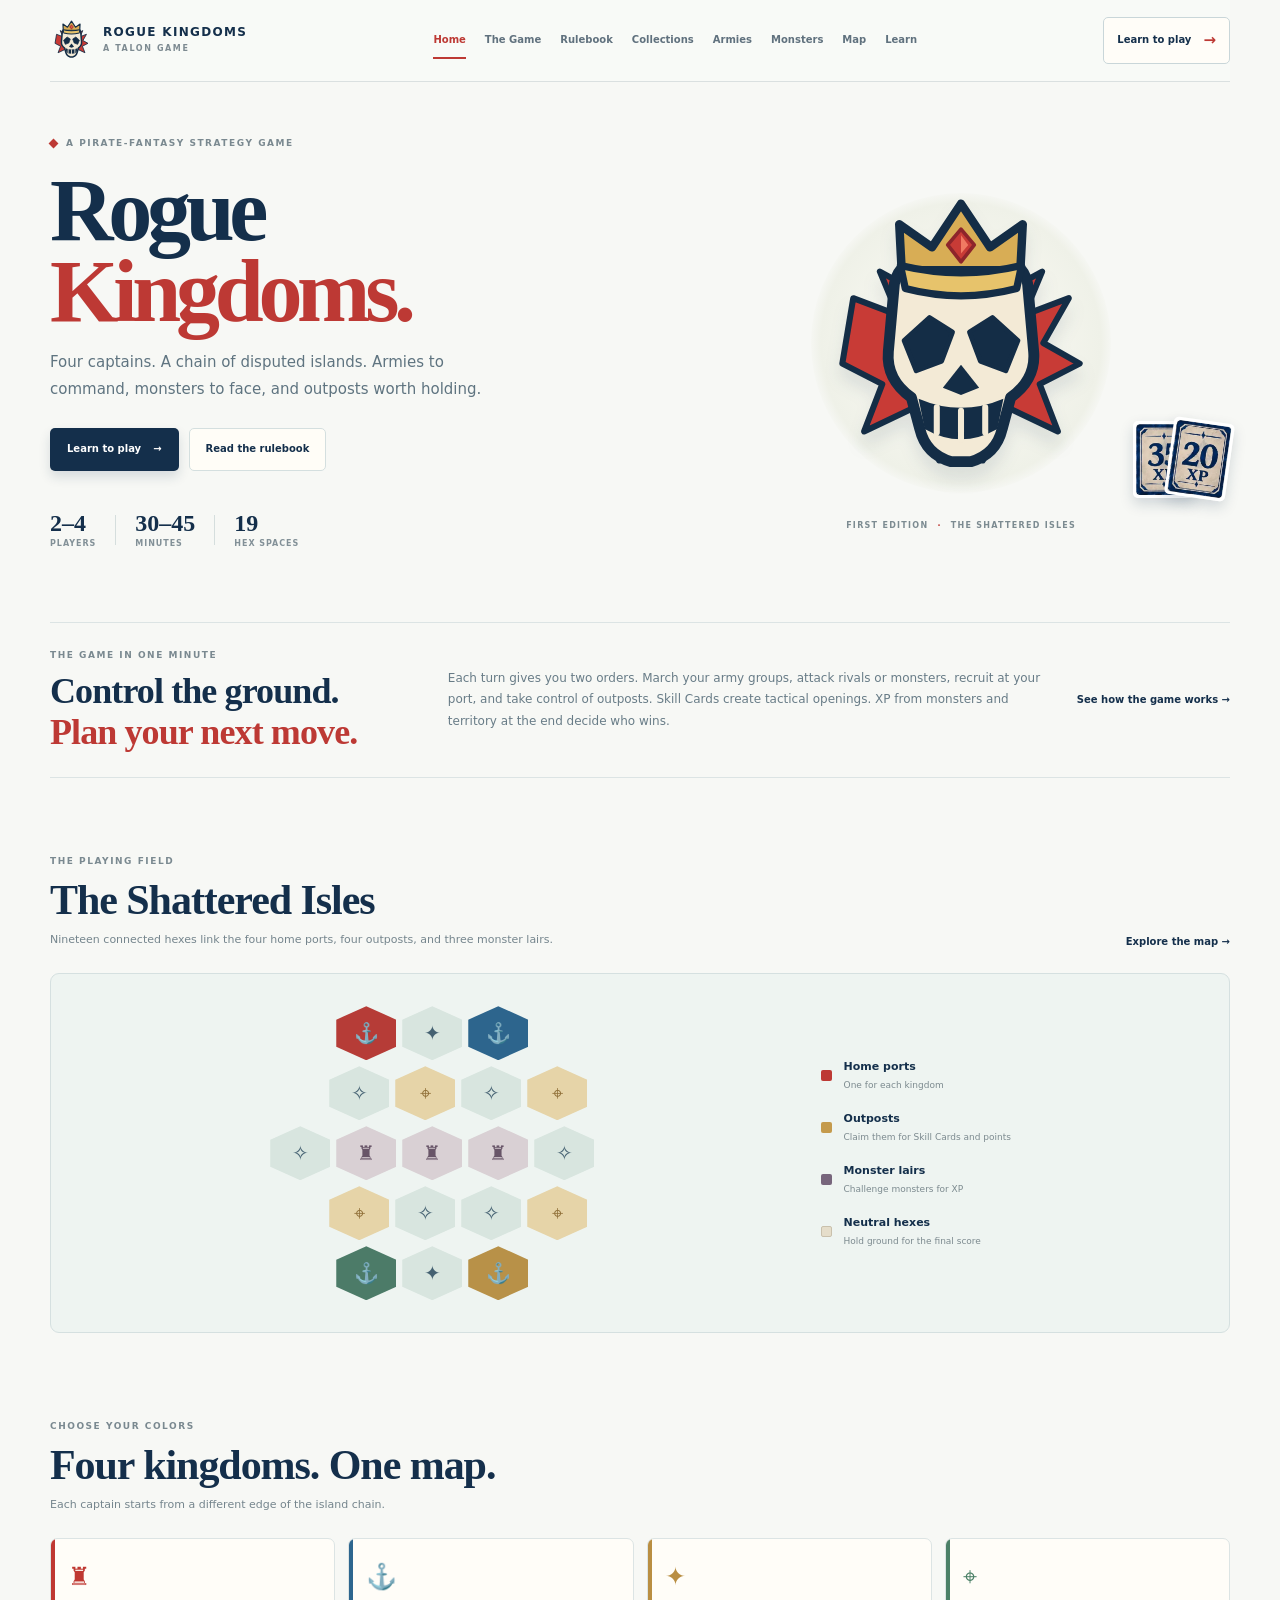
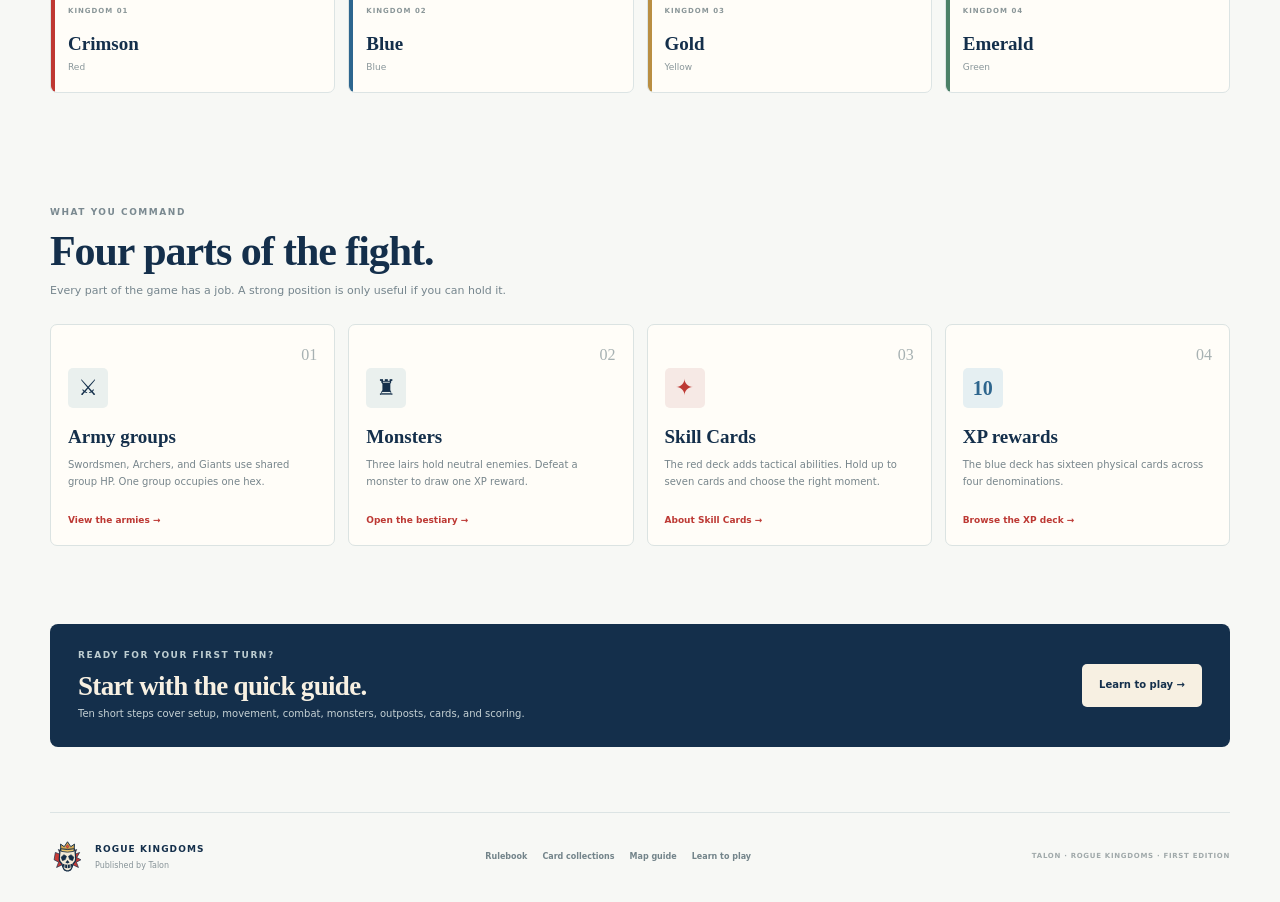
==== commit eb090289: "Rebuild Rogue Kingdoms as the official Talon game website" ====
--- a/index.html
+++ b/index.html
@@ -1 +1,11 @@
-<!doctype html><html lang="en"><head><meta charset="utf-8"><meta name="viewport" content="width=device-width, initial-scale=1"><meta name="theme-color" content="#eaf3f8"><meta name="description" content="Talon Card Game Index — the home of Rogue Kingdoms, its rules, crews, and XP reward deck."><title>Talon Card Game Index | Rogue Kingdoms</title><link rel="icon" type="image/svg+xml" href="assets/talon-x.svg"><link rel="preconnect" href="https://fonts.googleapis.com"><link rel="preconnect" href="https://fonts.gstatic.com" crossorigin><link href="https://fonts.googleapis.com/css2?family=DM+Sans:wght@400;500;600;700;800&family=Playfair+Display:wght@600;700;800&display=swap" rel="stylesheet"><link rel="stylesheet" href="styles.css"><link rel="stylesheet" href="styles-2.css"><link rel="stylesheet" href="styles-3.css"><link rel="stylesheet" href="styles-4.css"><link rel="stylesheet" href="styles-5.css"><script src="script.js" defer></script></head><body><div class="sky-wash" aria-hidden="true"></div><header class="site-header"><a class="brand" href="#top" aria-label="Talon Card Game Index home"><img src="assets/talon-x.svg" alt="" class="brand-mark"><span class="brand-text"><strong>TALON</strong><small>CARD GAME INDEX</small></span></a><nav class="main-nav" aria-label="Main navigation"><a href="#game">The game</a><a href="#rules">Rules</a><a href="#collection">XP deck</a></nav><a class="nav-cta" href="#rules">Learn to play <span aria-hidden="true">↗</span></a></header><main id="top"><section class="hero page-wrap"><div class="hero-copy reveal"><div class="eyebrow"><span class="eyebrow-diamond"></span> A TALON TABLETOP ADVENTURE</div><h1>Claim the isles.<br><em>Earn your legend.</em></h1><p class="hero-lead">Welcome to <strong>Rogue Kingdoms</strong> — a fast-moving pirate strategy game of rival captains, dangerous monsters, and treasure worth fighting for.</p><div class="hero-actions"><a class="button button-primary" href="#rules">Read the rules <span>→</span></a><a class="button button-quiet" href="#collection">Explore the XP cards <span>↓</span></a></div><div class="hero-stats"><div><strong>2–4</strong><span>captains</span></div><i></i><div><strong>30–45</strong><span>minutes</span></div><i></i><div><strong>16</strong><span>XP cards</span></div></div></div><div class="hero-stage reveal" aria-label="Talon XP reward card preview"><div class="stage-sun"></div><div class="stage-ring ring-a"></div><div class="stage-ring ring-b"></div><span class="stage-star star-a">✦</span><span class="stage-star star-b">✧</span><span class="stage-star star-c">✦</span><div class="hero-card hero-card-back"><img src="assets/card-back.webp" alt="Crimson compass card back"></div><div class="hero-card hero-card-front"><img src="assets/xp-35.webp" alt="35 XP reward card"></div><div class="stage-label"><span></span> THE EXPERIENCE DECK <b>•</b> COLLECTION 001</div></div></section><section class="intro-strip page-wrap" id="game"><div class="strip-mark"><img src="assets/talon-x.svg" alt=""></div><div><span class="eyebrow">THE IDEA</span><p>Build a crew, cross the island chain, and take on the wild things guarding its rewards. The smartest captain doesn't need the biggest army — just the right move at the right time.</p></div><a href="#rules" class="text-link">How it works <span>→</span></a></section><section class="game-section page-wrap"><div class="section-heading reveal"><div><div class="eyebrow"><span class="eyebrow-diamond"></span> THE WORLD OF ROGUE KINGDOMS</div><h2>One map. Four rival crews.</h2><p>Use a 19-hex island map, or sketch the same layout on paper. Four home ports surround the dangerous middle waters.</p></div><div class="map-key"><span><i class="key-port"></i> Home port</span><span><i class="key-lair"></i> Monster lair</span><span><i class="key-outpost"></i> Outpost</span></div></div><div class="map-panel reveal"><div class="map-topline"><span>THE SHATTERED ISLES</span><span>RECOMMENDED MAP • 19 HEXES</span></div><svg class="island-map" viewBox="0 0 680 430" role="img" aria-labelledby="map-title map-desc"><title id="map-title">The Shattered Isles game map</title><desc id="map-desc">A nineteen hex island map with four colored home ports, four outposts, and three monster lairs.</desc><defs><linearGradient id="sea" x1="0" y1="0" x2="1" y2="1"><stop stop-color="#dcecf0"/><stop offset="1" stop-color="#bcd5df"/></linearGradient><linearGradient id="land" x1="0" y1="0" x2="0.9" y2="1"><stop stop-color="#fff6e5"/><stop offset="1" stop-color="#ddcba9"/></linearGradient><filter id="tileShadow" x="-30%" y="-30%" width="160%" height="170%"><feDropShadow dx="0" dy="5" stdDeviation="4" flood-color="#274b5e" flood-opacity=".16"/></filter></defs><rect x="1" y="1" width="678" height="428" rx="18" fill="url(#sea)"/><g fill="none" stroke="#ffffff" stroke-opacity=".42" stroke-width="2"><path d="M25 80 C125 32 180 110 275 72 S470 18 647 90"/><path d="M18 340 C130 285 216 386 333 340 S520 280 660 340"/><path d="M44 210 C150 160 240 248 370 197 S554 154 640 207"/></g><g id="hexes" filter="url(#tileShadow)"><g class="hex" transform="translate(215 82)"><path d="M-35 -20 L0 -40 L35 -20 L35 20 L0 40 L-35 20Z"/><text y="5">⚓</text><text class="hex-small" y="22">RED</text></g><g class="hex" transform="translate(340 82)"><path d="M-35 -20 L0 -40 L35 -20 L35 20 L0 40 L-35 20Z"/><text y="5">✦</text><text class="hex-small" y="22">ISLE</text></g><g class="hex" transform="translate(465 82)"><path d="M-35 -20 L0 -40 L35 -20 L35 20 L0 40 L-35 20Z"/><text y="5">⚓</text><text class="hex-small" y="22">BLUE</text></g><g class="hex outpost" transform="translate(153 152)"><path d="M-35 -20 L0 -40 L35 -20 L35 20 L0 40 L-35 20Z"/><text y="6">⌖</text><text class="hex-small" y="22">LOOKOUT</text></g><g class="hex" transform="translate(278 152)"><path d="M-35 -20 L0 -40 L35 -20 L35 20 L0 40 L-35 20Z"/><text y="5">✧</text></g><g class="hex outpost" transform="translate(403 152)"><path d="M-35 -20 L0 -40 L35 -20 L35 20 L0 40 L-35 20Z"/><text y="6">⌖</text><text class="hex-small" y="22">LOOKOUT</text></g><g class="hex" transform="translate(528 152)"><path d="M-35 -20 L0 -40 L35 -20 L35 20 L0 40 L-35 20Z"/><text y="5">✧</text></g><g class="hex" transform="translate(91 222)"><path d="M-35 -20 L0 -40 L35 -20 L35 20 L0 40 L-35 20Z"/><text y="5">✧</text></g><g class="hex lair" transform="translate(216 222)"><path d="M-35 -20 L0 -40 L35 -20 L35 20 L0 40 L-35 20Z"/><text y="4">♜</text><text class="hex-small" y="22">REEF BEAST</text></g><g class="hex lair" transform="translate(341 222)"><path d="M-35 -20 L0 -40 L35 -20 L35 20 L0 40 L-35 20Z"/><text y="4">♜</text><text class="hex-small" y="22">IRON TROLL</text></g><g class="hex lair" transform="translate(466 222)"><path d="M-35 -20 L0 -40 L35 -20 L35 20 L0 40 L-35 20Z"/><text y="4">♜</text><text class="hex-small" y="22">STORM DRAKE</text></g><g class="hex" transform="translate(591 222)"><path d="M-35 -20 L0 -40 L35 -20 L35 20 L0 40 L-35 20Z"/><text y="5">✧</text></g><g class="hex outpost" transform="translate(153 292)"><path d="M-35 -20 L0 -40 L35 -20 L35 20 L0 40 L-35 20Z"/><text y="6">⌖</text><text class="hex-small" y="22">LOOKOUT</text></g><g class="hex" transform="translate(278 292)"><path d="M-35 -20 L0 -40 L35 -20 L35 20 L0 40 L-35 20Z"/><text y="5">✧</text></g><g class="hex outpost" transform="translate(403 292)"><path d="M-35 -20 L0 -40 L35 -20 L35 20 L0 40 L-35 20Z"/><text y="6">⌖</text><text class="hex-small" y="22">LOOKOUT</text></g><g class="hex" transform="translate(528 292)"><path d="M-35 -20 L0 -40 L35 -20 L35 20 L0 40 L-35 20Z"/><text y="5">✧</text></g><g class="hex" transform="translate(215 362)"><path d="M-35 -20 L0 -40 L35 -20 L35 20 L0 40 L-35 20Z"/><text y="5">⚓</text><text class="hex-small" y="22">GREEN</text></g><g class="hex" transform="translate(340 362)"><path d="M-35 -20 L0 -40 L35 -20 L35 20 L0 40 L-35 20Z"/><text y="5">✦</text><text class="hex-small" y="22">ISLE</text></g><g class="hex" transform="translate(465 362)"><path d="M-35 -20 L0 -40 L35 -20 L35 20 L0 40 L-35 20Z"/><text y="5">⚓</text><text class="hex-small" y="22">GOLD</text></g></g></svg><div class="map-foot"><span><b>19</b> connected spaces</span><span><b>3</b> monster lairs</span><span><b>4</b> claimable outposts</span></div></div></section><section class="rules-section page-wrap" id="rules"><div class="section-heading rules-heading reveal"><div><div class="eyebrow"><span class="eyebrow-diamond"></span> THE RULEBOOK</div><h2>Easy to learn.<br><em>Tricky to master.</em></h2><p>Everything you need to start a match. Keep this page open as your table reference.</p></div><div class="rule-stamp"><span>RULES</span><strong>01</strong><small>STANDARD GAME</small></div></div><div class="rules-layout"><aside class="rules-toc reveal" aria-label="Rulebook contents"><span class="toc-title">IN THIS GUIDE</span><a href="#setup"><b>01</b> Set up</a><a href="#turn"><b>02</b> Your turn</a><a href="#crew"><b>03</b> Your crew</a><a href="#battle"><b>04</b> Battles</a><a href="#rewards"><b>05</b> XP &amp; rewards</a><a href="#victory"><b>06</b> Winning</a></aside><div class="rule-content"><article class="rule-block reveal" id="setup"><div class="rule-number">01</div><div class="rule-body"><h3>Set up the isles</h3><p>Choose 2–4 captains. Each player picks a colour — crimson, emerald, gold, or blue — and takes a Captain marker, <strong>2 Swordsmen</strong>, and <strong>1 Archer</strong>. Place them at that colour's home port.</p><ol class="rule-steps"><li>Lay out the 19 hex spaces in the pattern shown above.</li><li>Place one monster at each of the three central lairs: Reef Beast, Iron Troll, and Storm Drake.</li><li>Shuffle all 16 XP cards face down. Put one banner beside each of the four neutral Lookouts.</li><li>Everyone starts at <strong>0 XP</strong>. Randomly choose the first captain.</li></ol><div class="tip-box"><span>✦</span><p><strong>Two-player map:</strong> Use opposite home ports. With three players, leave the fourth port empty. The empty port is neutral and cannot be claimed.</p></div></div></article><article class="rule-block reveal" id="turn"><div class="rule-number">02</div><div class="rule-body"><h3>Your turn: take 2 orders</h3><p>On your turn, take <strong>two orders</strong>, choosing from the list below. You may repeat an order unless its rule says otherwise. Then play passes clockwise.</p><div class="order-grid"><div class="order-card"><span class="order-icon">➜</span><h4>March</h4><p>Move up to two of your units one connected hex each. You may move them together or separately. You may enter an enemy-held hex, but must stop there. Home ports are safe and cannot be entered by rivals.</p></div><div class="order-card"><span class="order-icon">✚</span><h4>Muster</h4><p>Add one Swordsman or Archer at your home port. After you claim your first Lookout, you may recruit your one Troll instead. Crew limits: 4 Swordsmen, 2 Archers, and 1 Troll.</p></div><div class="order-card"><span class="order-icon">⚔</span><h4>Challenge</h4><p>Start one battle against a monster or rival crew sharing a hex with at least one of your units. Choose your fighters on that hex; Archers may support from one adjacent hex.</p></div><div class="order-card"><span class="order-icon">⚑</span><h4>Claim</h4><p>If you have a unit on an unclaimed Lookout, place your banner there and draw one XP card. Each Lookout can be claimed once per game.</p></div></div><p class="rule-small">A unit may move only once during each March order. A unit that just arrived at a monster lair may be used in a later Challenge order on the same turn.</p></div></article><article class="rule-block reveal" id="crew"><div class="rule-number">03</div><div class="rule-body"><h3>Know your crew</h3><p>Each unit has a strength value. Strength is added together when your crew fights. The Archer is a support unit, while the Troll is tough but rare.</p><div class="unit-grid"><div class="unit-card"><div class="unit-art swordsman">⚔</div><div><h4>Swordsman <span>STRENGTH 2</span></h4><p>Your reliable front-line fighter. Moves one hex per March.</p></div></div><div class="unit-card"><div class="unit-art archer">➶</div><div><h4>Archer <span>STRENGTH 1</span></h4><p>Can join a battle from one hex away, supporting a nearby attack or defence.</p></div></div><div class="unit-card"><div class="unit-art troll">♜</div><div><h4>Troll <span>STRENGTH 3</span></h4><p>A powerful crew member. Recruit one by using a Muster order after you claim your first Lookout.</p></div></div></div><div class="tip-box"><span>✦</span><p><strong>Archer rule:</strong> Archers cannot capture a Lookout or challenge a monster alone. They need at least one Swordsman or Troll in the battle.</p></div></div></article><article class="rule-block reveal" id="battle"><div class="rule-number">04</div><div class="rule-body"><h3>Resolve a battle</h3><p>No dice needed. Pick your fighters, add their strength, and compare the totals. A battle takes one Challenge order. Swordsmen and Trolls must be on the target hex; Archers may support from one adjacent hex.</p><div class="monster-strengths"><span><b>REEF BEAST</b> 3 strength</span><span><b>IRON TROLL</b> 4 strength</span><span><b>STORM DRAKE</b> 5 strength</span></div><div class="battle-example"><div><span class="battle-side-label">YOUR CREW</span><strong>2 + 1 + 3</strong><small>Swordsman + Archer support + Troll</small></div><div class="battle-vs">VS</div><div><span class="battle-side-label">MONSTER</span><strong>5</strong><small>Storm Drake strength</small></div><div class="battle-result"><b>6 beats 5</b><span>Your crew wins and claims the reward.</span></div></div><ul class="rule-list"><li><strong>Against monsters:</strong> You win if your total strength equals or beats the monster's strength.</li><li><strong>Against a rival:</strong> The higher total wins. A tie goes to the defender.</li><li><strong>Winner:</strong> Keeps the hex. The losing crew retreats to the nearest empty adjacent hex toward its home port. If no empty hex is available, the losing crew returns to its home port.</li><li><strong>Monster reset:</strong> Defeated monsters return to their lairs at the beginning of the next round. A round ends after every active captain has taken one turn.</li></ul></div></article><article class="rule-block reveal" id="rewards"><div class="rule-number">05</div><div class="rule-body"><h3>XP cards are your treasure</h3><p>Whenever you defeat a monster or claim a Lookout, draw the top XP card, reveal it, and add its value to your score. Keep earned cards face up beside you.</p><div class="reward-values"><div><img src="assets/xp-10.webp" alt="10 XP card"><span>COMMON FIND</span></div><div><img src="assets/xp-20.webp" alt="20 XP card"><span>GOOD HAUL</span></div><div><img src="assets/xp-35.webp" alt="35 XP card"><span>RARE TREASURE</span></div><div><img src="assets/xp-50.webp" alt="50 XP card"><span>LEGENDARY</span></div></div><div class="tip-box"><span>✦</span><p><strong>Empty deck?</strong> Finish the current round so every captain gets the same number of turns. Then compare scores.</p></div></div></article><article class="rule-block reveal" id="victory"><div class="rule-number">06</div><div class="rule-body"><h3>Become the legend</h3><p>The game ends in one of two ways:</p><div class="win-cards"><div><span class="win-icon">♛</span><h4>Reach 100 XP</h4><p>The moment a captain reaches 100 XP, they win. The isles have a new ruler.</p></div><div><span class="win-icon">✧</span><h4>The deck runs dry</h4><p>Finish the round. The captain with the most XP wins. Ties are broken by the number of Lookouts controlled.</p></div></div><p class="rule-small">If there is still a tie, the tied captains share the victory. A good crew knows when to call it.</p></div></article></div></div></section><section class="deck-section page-wrap" id="collection"><div class="section-heading reveal"><div><div class="eyebrow"><span class="eyebrow-diamond"></span> THE REWARD DECK</div><h2>Every card tells a story.</h2><p>Sixteen physical cards, four values, and a matching compass reverse. Flip any card to inspect both sides.</p></div><div class="deck-total"><strong>16</strong><span>CARDS IN<br>THE DECK</span></div></div><div class="deck-toolbar"><div class="filter-list" role="group" aria-label="Filter cards by XP value"><button class="filter-button active" type="button" data-filter="all" aria-pressed="true">All <span>16</span></button><button class="filter-button" type="button" data-filter="10" aria-pressed="false">10 XP</button><button class="filter-button" type="button" data-filter="20" aria-pressed="false">20 XP</button><button class="filter-button" type="button" data-filter="35" aria-pressed="false">35 XP</button><button class="filter-button" type="button" data-filter="50" aria-pressed="false">50 XP</button></div><label class="search-box"><span aria-hidden="true">⌕</span><input id="card-search" type="search" placeholder="Find a card ID…" aria-label="Search card IDs"><kbd>/</kbd></label></div><div class="collection-meta"><span id="visible-count">Showing all 16 cards</span><span>Tap or click to flip</span></div><div class="card-grid" id="card-grid" aria-live="polite"></div><div class="empty-state" id="empty-state" hidden><strong>No cards found.</strong><span>Try a different XP value or card ID.</span></div></section><section class="draw-section page-wrap reveal" id="draw"><div class="draw-copy"><div class="eyebrow"><span class="eyebrow-diamond"></span> TRY YOUR LUCK</div><h2>Draw a reward.</h2><p>Test the XP deck. Draw a mystery card, reveal the treasure, and see how many remain. This demo resets any time — your real tabletop deck stays yours.</p><div class="draw-actions"><button class="button button-primary" type="button" id="draw-button">Draw a card <span>✦</span></button><button class="text-button" type="button" id="reset-deck">Reshuffle deck ↻</button></div><div class="draw-remaining"><span class="remaining-track"><i id="remaining-fill"></i></span><span id="remaining-count">16 cards remaining</span></div></div><div class="draw-display"><div class="draw-card" id="draw-card"><img id="draw-image" src="assets/card-back.webp" alt="Face-down XP card"><span class="draw-card-glint"></span></div><div class="draw-result" id="draw-result" aria-live="polite"><span>THE NEXT REWARD</span><strong>?</strong><small>Draw to reveal your XP</small></div></div></section><section class="closing-banner page-wrap"><div class="closing-emblem"><img src="assets/talon-x.svg" alt=""></div><div><span class="eyebrow">THE ISLES ARE WAITING</span><h2>Bring your crew. Make your mark.</h2><p>Rogue Kingdoms is a Talon tabletop game. Gather your captains, lay out the map, and see who earns the legend.</p></div><a class="button button-light" href="#top">Back to the top ↑</a></section></main><footer class="site-footer"><a class="footer-brand" href="#top"><img src="assets/talon-x.svg" alt=""><strong>TALON</strong></a><span>THE TALON CARD GAME INDEX</span><span>ROGUE KINGDOMS • COLLECTION 001</span></footer></body></html>+<!doctype html><html lang="en"><head><meta charset="utf-8"><meta name="viewport" content="width=device-width,initial-scale=1"><meta name="theme-color" content="#142f4b"><meta name="description" content="The official Talon website for Rogue Kingdoms, a pirate-fantasy territory-control strategy board game."><title>Home | Talon — Rogue Kingdoms</title><link rel="icon" type="image/svg+xml" href="assets/rogue-kingdoms-emblem.svg"><link rel="stylesheet" href="styles.css"><script src="script.js" defer></script></head><body><svg class="svg-defs" xmlns="http://www.w3.org/2000/svg" aria-hidden="true"><defs><symbol id="rogue-kingdoms-emblem" viewBox="0 0 256 256">
+<g fill="#c83b36" stroke="#142d46" stroke-width="5" stroke-linejoin="round"><path d="M39 91 76 105 61 69 101 91 128 29 155 91 195 69 180 105 217 91 196 128 226 145 193 162 208 201 166 181 146 225 128 186 110 225 90 181 48 201 63 162 30 145Z"/></g>
+<path d="M73 79Q77 59 103 57H153Q179 59 183 79L188 135Q190 158 169 173L162 199Q157 220 136 226H120Q99 220 94 199L87 173Q66 158 68 135Z" fill="#f3ead6" stroke="#142d46" stroke-width="9" stroke-linejoin="round"/>
+<path d="m81 126 21-19 19 12-9 24-21 8zM175 126l-21-19-19 12 9 24 21 8z" fill="#142d46" stroke="#142d46" stroke-width="4" stroke-linejoin="round"/><path d="m128 146-15 19 15 6 15-6z" fill="#142d46"/><path d="M93 174Q128 189 163 174L158 199Q128 216 98 199Z" fill="#142d46"/><path d="M108 181v21m20-18v24m20-27v21" stroke="#f3ead6" stroke-width="5" stroke-linecap="round"/>
+<path d="M79 68 77 30 104 49 128 13 152 49 179 30 177 68Z" fill="#d8ad55" stroke="#142d46" stroke-width="7" stroke-linejoin="round"/><path d="M78 64Q128 76 178 64l-4 19q-46 12-92 0Z" fill="#e7c36b" stroke="#142d46" stroke-width="6" stroke-linejoin="round"/><path d="m128 34 11 13-11 14-11-14z" fill="#c83b36" stroke="#8d252b" stroke-width="3" stroke-linejoin="round"/><path d="m128 39 6 8-6 7z" fill="#f07a62"/>
+</symbol></defs></svg><div class="site-shell"><header class="site-header"><a class="brand" href="index.html"><svg class="brand-emblem" viewBox="0 0 256 256" role="img" aria-label="Rogue Kingdoms crowned skull emblem"><use href="#rogue-kingdoms-emblem"/></svg><span><strong>ROGUE KINGDOMS</strong><small>A TALON GAME</small></span></a><button class="menu-toggle" id="menu-toggle" type="button" aria-expanded="false" aria-controls="primary-nav"><i></i><i></i><i></i><b class="sr-only">Toggle navigation</b></button><nav class="main-nav" id="primary-nav" aria-label="Main navigation"><a href="index.html" aria-current="page">Home</a><a href="game.html">The Game</a><a href="rules.html">Rulebook</a><a href="collections.html">Collections</a><a href="armies.html">Armies</a><a href="monsters.html">Monsters</a><a href="map.html">Map</a><a href="learn.html">Learn</a></nav><a class="header-cta" href="learn.html">Learn to play <b>→</b></a></header><main><section class="home-hero page-wrap"><div class="hero-copy"><div class="eyebrow"><i></i> A PIRATE-FANTASY STRATEGY GAME</div><h1>Rogue<br><em>Kingdoms.</em></h1><p class="hero-lead">Four captains. A chain of disputed islands. Armies to command, monsters to face, and outposts worth holding.</p><div class="hero-actions"><a class="button primary" href="learn.html">Learn to play <span>→</span></a><a class="button secondary" href="rules.html">Read the rulebook</a></div><div class="hero-facts"><div><b>2–4</b><small>PLAYERS</small></div><i></i><div><b>30–45</b><small>MINUTES</small></div><i></i><div><b>19</b><small>HEX SPACES</small></div></div></div><div class="hero-art"><div class="hero-burst"></div><div class="hero-emblem"><svg class="brand-emblem" viewBox="0 0 256 256" role="img" aria-label="Rogue Kingdoms crowned skull emblem"><use href="#rogue-kingdoms-emblem"/></svg></div><div class="hero-caption"><span>FIRST EDITION</span><b>·</b><span>THE SHATTERED ISLES</span></div><div class="hero-card-stack"><img src="assets/xp-35.webp" alt="35 XP reward card"><img src="assets/xp-20.webp" alt="20 XP reward card"></div></div></section>
+<section class="quick-intro page-wrap"><div><span class="eyebrow">THE GAME IN ONE MINUTE</span><h2>Control the ground.<br><em>Plan your next move.</em></h2></div><p>Each turn gives you two orders. March your army groups, attack rivals or monsters, recruit at your port, and take control of outposts. Skill Cards create tactical openings. XP from monsters and territory at the end decide who wins.</p><a class="text-link" href="game.html">See how the game works →</a></section>
+<section class="home-board page-wrap"><div class="section-title"><div><span class="eyebrow">THE PLAYING FIELD</span><h2>The Shattered Isles</h2><p>Nineteen connected hexes link the four home ports, four outposts, and three monster lairs.</p></div><a class="text-link" href="map.html">Explore the map →</a></div><div class="board-preview"><div class="mini-map" aria-hidden="true"><div class="mini-row"><span class="port red">⚓</span><span class="sea-tile">✦</span><span class="port blue">⚓</span></div><div class="mini-row offset"><span class="sea-tile">✧</span><span class="outpost">⌖</span><span class="sea-tile">✧</span><span class="outpost">⌖</span></div><div class="mini-row"><span class="sea-tile">✧</span><span class="lair">♜</span><span class="lair">♜</span><span class="lair">♜</span><span class="sea-tile">✧</span></div><div class="mini-row offset"><span class="outpost">⌖</span><span class="sea-tile">✧</span><span class="sea-tile">✧</span><span class="outpost">⌖</span></div><div class="mini-row"><span class="port green">⚓</span><span class="sea-tile">✦</span><span class="port gold">⚓</span></div></div><div class="board-notes"><div><i class="key red"></i><span><b>Home ports</b><small>One for each kingdom</small></span></div><div><i class="key gold"></i><span><b>Outposts</b><small>Claim them for Skill Cards and points</small></span></div><div><i class="key purple"></i><span><b>Monster lairs</b><small>Challenge monsters for XP</small></span></div><div><i class="key ivory"></i><span><b>Neutral hexes</b><small>Hold ground for the final score</small></span></div></div></div></section>
+<section class="kingdom-section page-wrap"><div class="section-title"><div><span class="eyebrow">CHOOSE YOUR COLORS</span><h2>Four kingdoms. One map.</h2><p>Each captain starts from a different edge of the island chain.</p></div></div><div class="kingdom-grid"><article class="kingdom-card crimson"><span>♜</span><small>KINGDOM 01</small><h3>Crimson</h3><p>Red</p></article><article class="kingdom-card ocean"><span>⚓</span><small>KINGDOM 02</small><h3>Blue</h3><p>Blue</p></article><article class="kingdom-card sun"><span>✦</span><small>KINGDOM 03</small><h3>Gold</h3><p>Yellow</p></article><article class="kingdom-card forest"><span>⌖</span><small>KINGDOM 04</small><h3>Emerald</h3><p>Green</p></article></div></section>
+<section class="systems-section page-wrap"><div class="section-title"><div><span class="eyebrow">WHAT YOU COMMAND</span><h2>Four parts of the fight.</h2><p>Every part of the game has a job. A strong position is only useful if you can hold it.</p></div></div><div class="system-grid"><a class="system-card" href="armies.html"><span class="system-number">01</span><div class="system-icon">⚔</div><h3>Army groups</h3><p>Swordsmen, Archers, and Giants use shared group HP. One group occupies one hex.</p><b>View the armies →</b></a><a class="system-card" href="monsters.html"><span class="system-number">02</span><div class="system-icon">♜</div><h3>Monsters</h3><p>Three lairs hold neutral enemies. Defeat a monster to draw one XP reward.</p><b>Open the bestiary →</b></a><a class="system-card" href="skills.html"><span class="system-number">03</span><div class="system-icon skill-icon">✦</div><h3>Skill Cards</h3><p>The red deck adds tactical abilities. Hold up to seven cards and choose the right moment.</p><b>About Skill Cards →</b></a><a class="system-card" href="xp.html"><span class="system-number">04</span><div class="system-icon xp-icon">10</div><h3>XP rewards</h3><p>The blue deck has sixteen physical cards across four denominations.</p><b>Browse the XP deck →</b></a></div></section>
+<section class="home-bottom page-wrap"><div><span class="eyebrow">READY FOR YOUR FIRST TURN?</span><h2>Start with the quick guide.</h2><p>Ten short steps cover setup, movement, combat, monsters, outposts, cards, and scoring.</p></div><a class="button light" href="learn.html">Learn to play →</a></section></main><footer class="site-footer"><div class="footer-brand"><svg class="brand-emblem" viewBox="0 0 256 256" role="img" aria-label="Rogue Kingdoms crowned skull emblem"><use href="#rogue-kingdoms-emblem"/></svg><span><b>ROGUE KINGDOMS</b><small>Published by Talon</small></span></div><div class="footer-links"><a href="rules.html">Rulebook</a><a href="collections.html">Card collections</a><a href="map.html">Map guide</a><a href="learn.html">Learn to play</a></div><small class="copyright">TALON · ROGUE KINGDOMS · FIRST EDITION</small></footer></div></body></html>
--- a/styles.css
+++ b/styles.css
@@ -1 +1 @@
-:root{--navy:#173b5c;--navy-deep:#102f4d;--blue:#2e638d;--blue-light:#d9e9ef;--crimson:#c83e37;--crimson-dark:#9e302d;--ink:#263d4c;--muted:#718492;--paper:#fbf5e9;--paper-deep:#eadcc1;--line:rgba(28,62,83,.13);--shadow:0 18px 45px rgba(28,57,76,.13);--serif:"Playfair Display",Georgia,serif;--sans:"DM Sans",ui-sans-serif,system-ui,sans-serif}*{box-sizing:border-box}html{scroll-behavior:smooth;scroll-padding-top:92px}body{margin:0;color:var(--ink);background:#f5f8f6;font-family:var(--sans);-webkit-font-smoothing:antialiased}button,input{font:inherit}a{color:inherit;text-decoration:none}button{-webkit-tap-highlight-color:transparent}.sky-wash{position:absolute;z-index:-2;top:0;left:0;right:0;height:780px;background:radial-gradient(ellipse at 76% 25%,rgba(255,255,255,.94),transparent 34%),radial-gradient(ellipse at 8% 8%,#fff 0,transparent 28%),linear-gradient(130deg,#dcecf2,#eef3ed 58%,#f7efdf)}.page-wrap,.site-header,.site-footer{width:min(1190px,calc(100% - 56px));margin-inline:auto}.site-header{height:86px;display:flex;align-items:center;justify-content:space-between;border-bottom:1px solid rgba(28,62,83,.12);position:sticky;top:0;z-index:20;background:rgba(243,248,247,.82);backdrop-filter:blur(16px)}.brand,.footer-brand{display:inline-flex;align-items:center;gap:11px}.brand-mark{width:43px;height:43px;filter:drop-shadow(0 4px 7px rgba(30,72,108,.16))}.brand-text{display:grid;gap:2px;letter-spacing:.16em}.brand-text strong{color:var(--navy);font-size:14px;font-weight:900}.brand-text small{color:#718492;font-size:8px;font-weight:800;letter-spacing:.18em}.main-nav{display:flex;gap:34px;color:#607887;font-size:12px;font-weight:700}.main-nav a{transition:color .2s ease}.main-nav a:hover,.text-link:hover{color:var(--crimson)}.nav-cta{padding:11px 14px;border:1px solid #c8d9df;border-radius:6px;color:var(--navy);background:rgba(255,255,255,.53);font-size:11px;font-weight:800;transition:all .2s ease}.nav-cta:hover{border-color:var(--crimson);background:white;transform:translateY(-1px)}.nav-cta span{margin-left:8px;color:var(--crimson)}.hero{min-height:570px;display:grid;grid-template-columns:1.05fr .95fr;align-items:center;gap:30px;padding-top:42px;padding-bottom:60px}.eyebrow{display:flex;align-items:center;gap:10px;color:#748794;font-size:9px;font-weight:900;letter-spacing:.2em}.eyebrow-diamond{display:inline-block;width:7px;height:7px;background:var(--crimson);transform:rotate(45deg);box-shadow:0 0 0 4px rgba(200,62,55,.1)}.hero h1{margin:22px 0 17px;color:var(--navy);font-family:var(--serif);font-size:clamp(52px,6.15vw,79px);font-weight:800;letter-spacing:-.055em;line-height:1.02}.hero h1 em,.rules-heading h2 em{color:var(--crimson);font-weight:700}.hero-lead{max-width:490px;color:#5f7685;font-size:15px;line-height:1.8;margin:0}.hero-lead strong{color:var(--navy)}.hero-actions{display:flex;align-items:center;flex-wrap:wrap;gap:10px;margin-top:27px}.button{display:inline-flex;min-height:45px;align-items:center;justify-content:center;gap:22px;border:0;border-radius:6px;padding:0 17px;font-size:11px;font-weight:800;cursor:pointer;transition:transform .2s ease,box-shadow .2s ease,background .2s ease}.button:hover{transform:translateY(-2px)}.button-primary{color:#fff;background:var(--navy);box-shadow:0 8px 17px rgba(23,59,92,.19)}.button-primary:hover{background:#24577f;box-shadow:0 10px 21px rgba(23,59,92,.23)}.button-primary span{color:#f5bf9c;font-size:16px}.button-quiet{color:var(--navy);background:rgba(255,255,255,.45);border:1px solid #d1dfe3}.button-quiet:hover{background:#fff;border-color:#b5cbd2}.hero-stats{display:flex;align-items:center;gap:20px;margin-top:43px}.hero-stats div{display:grid;gap:4px}.hero-stats strong{color:var(--navy);font-family:var(--serif);font-size:25px;line-height:1}.hero-stats span{color:#81919b;font-size:9px;font-weight:800;letter-spacing:.06em}.hero-stats i{width:1px;height:31px;background:#c9d7da}.hero-stage{height:438px;position:relative;display:grid;place-items:center;isolation:isolate}.stage-sun{position:absolute;width:280px;height:280px;border-radius:50%;background:radial-gradient(circle,rgba(255,255,255,.86),rgba(225,239,238,.24) 66%,transparent 72%)}.stage-ring{position:absolute;border:1px solid rgba(43,97,139,.15);border-radius:50%}.ring-a{width:405px;height:265px;transform:rotate(-22deg)}.ring-b{width:320px;height:380px;transform:rotate(27deg);border-color:rgba(200,62,55,.15)}.stage-star{position:absolute;color:#c99a56;text-shadow:0 2px 8px rgba(201,154,86,.25)}.star-a{top:42px;right:95px;font-size:28px}.star-b{top:145px;left:40px;color:#447b9d;font-size:34px}.star-c{bottom:78px;right:70px;font-size:21px}.hero-card{position:absolute;width:194px;aspect-ratio:186 / 246;padding:0;border-radius:13px;overflow:hidden;box-shadow:0 25px 46px rgba(23,48,68,.24);transition:transform .55s cubic-bezier(.2,.8,.2,1);background:#172f47}.hero-card img{width:100%;height:100%;display:block;object-fit:cover}.hero-card-back{transform:translate(60px,-2px) rotate(10deg)}.hero-card-front{z-index:1;transform:translate(-51px,6px) rotate(-8deg)}.hero-stage:hover .hero-card-back{transform:translate(72px,-12px) rotate(13deg)}.hero-stage:hover .hero-card-front{transform:translate(-63px,-2px) rotate(-11deg)}.stage-label{position:absolute;bottom:16px;display:flex;align-items:center;gap:9px;color:#7a8e99;font-size:8px;font-weight:900;letter-spacing:.17em}.stage-label span{width:6px;height:6px;background:var(--crimson);border-radius:50%;box-shadow:0 0 0 4px rgba(200,62,55,.12)}.stage-label b{color:var(--crimson)}.intro-strip{display:grid;grid-template-columns:62px 1fr auto;gap:20px;align-items:center;padding:22px 25px;background:rgba(255,255,255,.67);border:1px solid #dce6e6;border-radius:9px;box-shadow:0 8px 22px rgba(24,59,82,.05)}.strip-mark{width:54px;height:54px;display:grid;place-items:center;border-radius:8px;background:linear-gradient(145deg,#e2edf0,#f9f4e8)}.strip-mark img{width:37px}.intro-strip .eyebrow{font-size:8px}+:root{--navy:#142f4b;--navy2:#1e496c;--blue:#2e668e;--blue-pale:#e5eff2;--crimson:#bd3934;--crimson-pale:#f6e9e5;--ivory:#f7f0e2;--paper:#fffdf7;--gold:#c49a4c;--gold-pale:#f4eddd;--silver:#c7d3d8;--ink:#263b4a;--muted:#71838e;--line:#dce4e4;--serif:Georgia,"Times New Roman",serif;--sans:system-ui,-apple-system,"Segoe UI",Arial,sans-serif;--shadow:0 14px 30px rgba(22,48,68,.09)}*{box-sizing:border-box}html{scroll-behavior:smooth;scroll-padding-top:100px}body{margin:0;background:#f7f8f5;color:var(--ink);font-family:var(--sans);font-size:14px;line-height:1.65;-webkit-font-smoothing:antialiased}a{color:inherit;text-decoration:none}button,input{font:inherit}.svg-defs{position:absolute;width:0;height:0;overflow:hidden}.sr-only{position:absolute;width:1px;height:1px;padding:0;margin:-1px;overflow:hidden;clip:rect(0,0,0,0);white-space:nowrap;border:0}.site-shell{min-height:100vh}.page-wrap,.site-header,.site-footer{width:min(1180px,calc(100% - 52px));margin-inline:auto}.site-header{height:82px;position:sticky;top:0;z-index:30;display:flex;align-items:center;justify-content:space-between;gap:22px;border-bottom:1px solid rgba(20,47,75,.13);background:rgba(248,250,247,.96)}.brand,.footer-brand{display:flex;align-items:center;gap:10px;flex:0 0 auto}.brand-emblem{width:43px;height:43px;display:block}.brand>span,.footer-brand>span{display:grid;gap:2px}.brand strong{color:var(--navy);font-size:12px;font-weight:900;letter-spacing:.11em;line-height:1.1}.brand small{color:#7d8a91;font-size:8px;font-weight:800;letter-spacing:.2em}.main-nav{display:flex;align-items:center;justify-content:center;gap:19px}.main-nav a{position:relative;padding:30px 0;color:#60717e;font-size:10px;font-weight:800;white-space:nowrap;transition:color .18s}.main-nav a:hover,.main-nav a[aria-current=page]{color:var(--crimson)}.main-nav a[aria-current=page]:after{content:"";position:absolute;bottom:20px;left:0;right:0;height:2px;background:var(--crimson)}.header-cta{display:inline-flex;align-items:center;gap:12px;padding:10px 13px;border:1px solid #c9d6d9;border-radius:5px;color:var(--navy);background:#fffdf8;font-size:10px;font-weight:900;white-space:nowrap;transition:all .18s}.header-cta b{color:var(--crimson);font-size:15px}.header-cta:hover{border-color:var(--crimson);transform:translateY(-1px)}.menu-toggle{display:none}.home-hero{min-height:540px;display:grid;grid-template-columns:1.06fr .94fr;align-items:center;gap:36px;padding-top:36px;padding-bottom:54px}.eyebrow{display:flex;align-items:center;gap:9px;color:#7a8990;font-size:9px;font-weight:900;letter-spacing:.17em;text-transform:uppercase}.eyebrow i{width:7px;height:7px;background:var(--crimson);transform:rotate(45deg);display:inline-block}.hero-copy h1,.page-hero h1{margin:20px 0 16px;color:var(--navy);font-family:var(--serif);font-size:clamp(57px,7vw,88px);line-height:.92;letter-spacing:-.06em}.hero-copy h1 em,.page-hero h1 em{color:var(--crimson);font-style:normal}.hero-lead{max-width:470px;margin:0;color:#5f7480;font-size:15px;line-height:1.8}.hero-actions{display:flex;gap:10px;flex-wrap:wrap;margin-top:25px}.button{min-height:43px;display:inline-flex;align-items:center;justify-content:center;gap:12px;border:1px solid transparent;border-radius:5px;padding:0 16px;font-size:10px;font-weight:900;cursor:pointer;transition:background .18s,border-color .18s,transform .18s,box-shadow .18s}.button:hover{transform:translateY(-2px)}.button.primary{color:#fff;background:var(--navy);box-shadow:0 6px 12px rgba(20,47,75,.14)}.button.primary:hover{background:var(--navy2)}.button.secondary{color:var(--navy);background:#fffdf7;border-color:#d4dfdf}.button.secondary:hover{border-color:#aebfc4;background:#fff}.button.light{color:var(--navy);background:var(--ivory)}.button.red-button{color:white;background:var(--crimson)}.button:disabled{opacity:.42;cursor:not-allowed;transform:none}.hero-facts{display:flex;align-items:center;gap:19px;margin-top:40px}.hero-facts div{display:grid;gap:2px}.hero-facts b{color:var(--navy);font-family:var(--serif);font-size:24px;line-height:1}.hero-facts small{color:#829097;font-size:8px;font-weight:900;letter-spacing:.12em}.hero-facts i{width:1px;height:30px;background:#d5dedd}.hero-art{position:relative;min-height:410px;display:grid;place-items:center;isolation:isolate}.hero-burst{position:absolute;width:300px;height:300px;border-radius:50%;background:radial-gradient(circle,#fffdf7 0,#eff1e8 66%,transparent 72%)}.hero-emblem{width:min(310px,75%);position:relative;z-index:1;filter:drop-shadow(0 12px 8px rgba(20,47,75,.1));animation:emblem-float 5s ease-in-out infinite}.hero-emblem .brand-emblem{width:100%;height:auto}.hero-caption{position:absolute;bottom:16px;display:flex;align-items:center;gap:9px;color:#7c8b91;font-size:8px;font-weight:900;letter-spacing:.16em}.hero-caption b{color:var(--crimson)}.hero-card-stack{position:absolute;right:0;bottom:50px;display:flex;align-items:center}.hero-card-stack img{width:61px;border:3px solid #fff;border-radius:5px;box-shadow:0 6px 14px rgba(20,47,75,.17)}.hero-card-stack img+img{margin-left:-25px;transform:rotate(8deg)}@keyframes emblem-float{0%,100%{transform:translateY(0)}50%{transform:translateY(-7px)}}.quick-intro{display:grid;grid-template-columns:.8fr 1.3fr auto;gap:28px;align-items:center;padding:25px 0;border-top:1px solid var(--line);border-bottom:1px solid var(--line)}.quick-intro h2,.section-title h2,.two-col h2,.home-bottom h2,.callout-row h2,.xp-summary h2,.skill-copy h2,.simulator-panel h2{margin:8px 0 0;color:var(--navy);font-family:var(--serif);font-size:clamp(26px,3vw,36px);line-height:1.13;letter-spacing:-.025em}.quick-intro h2 em{color:var(--crimson);font-style:normal}.quick-intro>p{margin:0;color:#687c87;font-size:12px;line-height:1.8}.text-link{color:var(--navy);font-size:10px;font-weight:900;white-space:nowrap}.text-link:hover{color:var(--crimson)}.text-link b{color:var(--crimson)}.home-board,.kingdom-section,.systems-section{padding-top:76px;padding-bottom:10px}.section-title{display:flex;align-items:flex-end;justify-content:space-between;gap:25px;margin-bottom:23px}.section-title h2{font-size:clamp(29px,3.6vw,42px)}.section-title p{margin:7px 0 0;color:#75858d;font-size:11px;line-height:1.7}.board-preview{display:grid;grid-template-columns:1.3fr .7fr;align-items:center;gap:35px;padding:24px 28px;border:1px solid #d5e0e0;border-radius:9px;background:#eef4f1}.mini-map{display:grid;gap:6px;justify-items:center;padding:8px 0}.mini-row{display:flex;justify-content:center;gap:6px}.mini-row.offset{transform:translateX(26px)}.mini-row span{width:60px;height:54px;display:grid;place-items:center;clip-path:polygon(50% 0,100% 25%,100% 75%,50% 100%,0 75%,0 25%);color:#456172;background:#d8e5df;font-family:var(--serif);font-size:20px;border:0}.mini-row .port{color:#fff}.mini-row .red{background:#b63c37}.mini-row .blue{background:#2d658d}.mini-row .green{background:#4c7b68}.mini-row .gold{background:#b89148}.mini-row .outpost{background:#e6d4a8;color:#91713a}.mini-row .lair{background:#d9d0d4;color:#685568}.board-notes{display:grid;gap:17px}.board-notes>div{display:flex;align-items:center;gap:12px}.board-notes span{display:grid;gap:2px}.board-notes b{color:var(--navy);font-size:11px}.board-notes small{color:#7c8a8f;font-size:9px}.key{width:11px;height:11px;flex:0 0 11px;border-radius:2px}.key.red{background:var(--crimson)}.key.gold{background:var(--gold)}.key.purple{background:#77657c}.key.ivory{background:#e5ddca;border:1px solid #c9c0ac}.kingdom-section{padding-bottom:36px}.kingdom-grid{display:grid;grid-template-columns:repeat(4,minmax(0,1fr));gap:13px}.kingdom-card{min-height:150px;padding:17px;border:1px solid var(--line);border-radius:7px;background:#fffdf8;position:relative;overflow:hidden}.kingdom-card:after{content:"";position:absolute;top:0;bottom:0;left:0;width:4px;background:var(--kingdom)}.kingdom-card>span{display:block;color:var(--kingdom);font-family:var(--serif);font-size:25px}.kingdom-card small{color:#8a9698;font-size:7px;font-weight:900;letter-spacing:.14em}.kingdom-card h3{margin:7px 0 1px;color:var(--navy);font-family:var(--serif);font-size:19px}.kingdom-card p{margin:0;color:#89969a;font-size:9px}.kingdom-card.crimson{--kingdom:#bf3832}.kingdom-card.ocean{--kingdom:#2d668f}.kingdom-card.sun{--kingdom:#b98e42}.kingdom-card.forest{--kingdom:#4b8067}.systems-section{padding-bottom:78px}.system-grid{display:grid;grid-template-columns:repeat(4,minmax(0,1fr));gap:13px}.system-card{display:flex;flex-direction:column;min-height:222px;padding:17px;border:1px solid #dbe3e2;border-radius:7px;background:#fffdf8;transition:transform .2s,box-shadow .2s,border-color .2s}.system-card:hover{transform:translateY(-4px);box-shadow:var(--shadow);border-color:#bdcfd2}.system-number{align-self:flex-end;color:#a7b1b2;font-family:var(--serif);font-size:16px}.system-icon{width:40px;height:40px;display:grid;place-items:center;border-radius:5px;background:#eaf0ee;color:var(--navy);font-size:22px}.skill-icon{color:var(--crimson);background:var(--crimson-pale)}.xp-icon{color:var(--blue);background:var(--blue-pale);font-family:var(--serif);font-size:20px;font-weight:800}.system-card h3{margin:13px 0 5px;color:var(--navy);font-family:var(--serif);font-size:19px}.system-card p{margin:0 0 14px;color:#77858b;font-size:10px;line-height:1.65}.system-card>b{margin-top:auto;color:var(--crimson);font-size:9px}.home-bottom{display:flex;justify-content:space-between;align-items:center;gap:25px;padding:24px 28px;margin-bottom:65px;border-radius:8px;background:var(--navy);color:#fff}.home-bottom h2{color:var(--ivory);font-size:27px}.home-bottom p{margin:5px 0 0;color:#c5d1d4;font-size:10px}.home-bottom .eyebrow{color:#bdcdd1}.page-hero{padding-top:67px;padding-bottom:58px;min-height:360px;background:linear-gradient(105deg,transparent 0,rgba(227,238,237,.45) 100%)}.page-hero h1{font-size:clamp(48px,6.3vw,73px);margin:17px 0 12px}.page-hero>p{max-width:690px;margin:0;color:#637884;font-size:13px;line-height:1.85}.page-hero.compact{min-height:300px;padding-top:58px;padding-bottom:45px}.page-hero.compact h1{font-size:clamp(45px,5.5vw,64px)}.page-hero-stats{display:flex;flex-wrap:wrap;gap:24px;margin-top:24px;color:#76868c;font-size:9px}.page-hero-stats b{color:var(--navy);font-family:var(--serif);font-size:19px;margin-right:4px}.content-section{padding-top:44px;padding-bottom:54px}.pale-section{background:#edf3f1;border-top:1px solid #e1e8e5;border-bottom:1px solid #e1e8e5}.two-col{display:grid;grid-template-columns:.75fr 1.25fr;gap:40px;align-items:start}.two-col h2{font-size:35px;margin-top:10px}.two-col p{margin:0 0 12px;color:#687d87;font-size:12px;line-height:1.85}.step-flow{display:grid;grid-template-columns:1fr auto 1fr auto 1fr auto 1fr;gap:10px;align-items:center;margin-top:32px;padding:18px;border:1px solid #dce4e1;border-radius:7px;background:#fffdf7}.step-flow>div{display:grid;gap:3px}.step-flow>div>b{color:var(--gold);font-family:var(--serif);font-size:19px}.step-flow strong{color:var(--navy);font-size:10px}.step-flow small{color:#839096;font-size:9px;line-height:1.5}.step-flow>i{color:var(--crimson);font-style:normal}.info-grid{display:grid;grid-template-columns:repeat(3,minmax(0,1fr));gap:12px}.info-grid article{padding:18px;border:1px solid #dfe6e3;border-radius:6px;background:#fffdf8}.info-grid article>span{color:var(--gold);font-family:var(--serif);font-size:22px}.info-grid h3{margin:8px 0 5px;color:var(--navy);font-family:var(--serif);font-size:18px}.info-grid p{min-height:52px;margin:0 0 10px;color:#75858a;font-size:10px;line-height:1.65}.info-grid a{color:var(--crimson);font-size:9px;font-weight:900}.red-mark{color:var(--crimson)!important}.blue-mark{color:var(--blue)!important}.callout-row{display:flex;justify-content:space-between;align-items:center;gap:22px;padding:23px 25px;border:1px solid #dce5e2;border-radius:8px;background:#f8f5eb}.callout-row h2{font-size:27px}.callout-row p{max-width:630px;margin:6px 0 0;color:#71828a;font-size:10px;line-height:1.7}.page-hero.compact+.content-section{padding-top:20px}.notice-box,.rule-note{display:flex;gap:12px;align-items:flex-start;padding:15px 17px;border:1px solid #e1d6bd;border-left:3px solid var(--gold);border-radius:5px;background:#fcf7ea;color:#6f7168}.notice-box{margin-bottom:25px}.notice-box b,.rule-note b{flex:0 0 auto;color:#4c5960;font-size:10px}.notice-box span,.rule-note{font-size:10px;line-height:1.7}.unit-profile-list{display:grid;gap:15px}.unit-profile{display:grid;grid-template-columns:175px 1fr;gap:26px;align-items:center;padding:18px;border:1px solid #dbe3e1;border-radius:8px;background:#fffdf8}.unit-illustration{height:165px;display:grid;place-items:center;border-radius:6px;background:#eef2ed}.unit-illustration svg{width:118px;height:118px}.unit-details h2,.monster-info h2{margin:5px 0 7px;color:var(--navy);font-family:var(--serif);font-size:28px}.unit-details>p,.monster-info>p{max-width:620px;margin:0;color:#74848a;font-size:11px;line-height:1.7}.stat-pair{display:flex;gap:10px;margin-top:16px}.stat-pair span{display:grid;gap:1px;min-width:94px;padding-right:16px;border-right:1px solid #e1e6e2}.stat-pair span:last-child{border:0}.stat-pair b{color:var(--navy);font-family:var(--serif);font-size:22px}.stat-pair small{color:#879397;font-size:7px;font-weight:900;letter-spacing:.12em}.rule-grid{display:grid;grid-template-columns:repeat(4,minmax(0,1fr));gap:10px}.rule-grid article{padding:14px;border:1px solid #dce4e2;border-radius:6px;background:#fffdf8}.rule-grid b{color:var(--navy);font-family:var(--serif);font-size:16px}.rule-grid p{margin:5px 0 0;color:#79888e;font-size:9px;line-height:1.65}.fine-print{margin:18px 0 0;color:#8b9699;font-size:9px;line-height:1.7}.bestiary-grid{display:grid;grid-template-columns:repeat(3,minmax(0,1fr));gap:13px}.monster-entry{overflow:hidden;border:1px solid #dce3e1;border-radius:8px;background:#fffdf8}.monster-art{height:150px;position:relative;display:grid;place-items:center;background:#eaf0ed}.monster-art svg{width:100%;height:100%;padding:12px 20px}.monster-art>span{position:absolute;top:12px;right:12px;padding:5px 7px;border-radius:3px;background:rgba(20,47,75,.84);color:#fff;font-size:7px;font-weight:900;letter-spacing:.12em}.monster-info{padding:17px}.monster-info h2{font-size:22px}.monster-info>.eyebrow{font-size:7px}.monster-stats{display:grid;grid-template-columns:repeat(3,1fr);gap:7px;margin-top:15px;padding:11px 0;border-top:1px solid #e3e8e5;border-bottom:1px solid #e3e8e5}.monster-stats span{display:grid;gap:1px}.monster-stats b{color:var(--navy);font-family:var(--serif);font-size:19px}.monster-stats small{color:#8b979a;font-size:6px;font-weight:900;letter-spacing:.09em}.difficulty{margin:10px 0 0!important;font-size:9px!important}.difficulty strong{color:#596f76}.short-title{margin-top:45px}.number-steps{display:grid;grid-template-columns:repeat(4,1fr);gap:10px;padding:0;list-style:none;counter-reset:none}.number-steps li{display:grid;gap:6px;padding:14px;border:1px solid #dce5e2;border-radius:6px;background:#fffdf8}.number-steps b{color:var(--navy);font-family:var(--serif);font-size:15px}.number-steps span{color:#75858b;font-size:9px;line-height:1.65}.collection-split{display:grid;grid-template-columns:1fr 1fr;gap:18px}.collection-feature{position:relative;min-height:385px;padding:24px;border:1px solid #d9e2e0;border-radius:8px;background:#fffdf8;overflow:hidden}.collection-feature h2{margin:15px 0 7px;color:var(--navy);font-family:var(--serif);font-size:27px}.collection-feature p{max-width:430px;margin:0 0 18px;color:#71828a;font-size:11px;line-height:1.75}.feature-color-label{color:#8b979b;font-size:8px;font-weight:900;letter-spacing:.15em}.feature-image{height:140px;display:flex;align-items:center;gap:12px;margin-top:15px}.feature-image img{height:100%;width:auto;border-radius:5px;box-shadow:0 7px 15px rgba(20,47,75,.14)}.feature-image img+img{height:122px;transform:rotate(6deg)}.xp-feature{border-top:4px solid var(--blue)}.skill-feature{border-top:4px solid var(--crimson)}.skill-card-graphic{width:105px;height:140px;display:grid;place-items:center;position:relative;margin-top:15px;overflow:hidden;border:2px solid #a82f2d;border-radius:8px;background:#2a2428;color:#f7e9d4;text-align:center}.skill-card-graphic:before,.skill-card-graphic:after{content:"";position:absolute;inset:8px;border:1px solid rgba(221,70,59,.7);clip-path:polygon(0 10%,10% 0,90% 0,100% 10%,100% 90%,90% 100%,10% 100%,0 90%)}.skill-card-graphic span{position:relative;z-index:1;font-family:var(--serif);font-size:20px;font-weight:800;line-height:1}.skill-card-graphic small{position:absolute;bottom:17px;font-size:5px;font-weight:900;letter-spacing:.15em}.skill-card-graphic .red-lines{position:absolute;inset:0;background:repeating-linear-gradient(135deg,transparent 0 9px,rgba(255,255,255,.035) 9px 10px)}.skill-hero{border-bottom:2px solid var(--crimson)}.coming-note{display:flex;align-items:center;gap:9px;margin-top:22px;color:#9a5c54;font-size:8px;font-weight:900;letter-spacing:.12em}.coming-note span{width:7px;height:7px;border-radius:50%;background:var(--crimson)}.skill-overview{display:grid;grid-template-columns:240px 1fr;gap:45px;align-items:center}.skill-poster{height:310px;display:flex;flex-direction:column;align-items:center;justify-content:center;position:relative;overflow:hidden;border:2px solid #a93330;border-radius:10px;background:#28272a;color:#f5e9d5;box-shadow:var(--shadow)}.skill-poster:before,.skill-poster:after{content:"";position:absolute;inset:12px;border:1px solid rgba(218,69,59,.8);clip-path:polygon(0 9%,9% 0,91% 0,100% 9%,100% 91%,91% 100%,9% 100%,0 91%)}.skill-poster:after{inset:18px;border-color:rgba(255,255,255,.12)}.skill-ribbon{position:absolute;top:34px;color:#e36c5b;font-size:7px;font-weight:900;letter-spacing:.17em}.skill-mark{color:#e0ba70;font-size:35px}.skill-poster strong{margin-top:6px;font-family:var(--serif);font-size:34px;line-height:.98;text-align:center;letter-spacing:.05em}.skill-poster small{position:absolute;bottom:31px;color:#c6bba7;font-size:7px;font-weight:900;letter-spacing:.17em}.skill-copy h2{font-size:34px}.skill-copy>p{color:#71828a;font-size:12px;line-height:1.85}.clean-list{padding-left:18px;color:#637981;font-size:11px;line-height:2}.clean-list li::marker{color:var(--crimson)}.ability-grid{display:grid;grid-template-columns:repeat(3,1fr);gap:11px}.ability-grid article{padding:17px;border:1px solid #dce5e1;border-radius:6px;background:#fffdf8}.ability-grid article>span{color:var(--crimson);font-size:20px}.ability-grid h3{margin:7px 0 4px;color:var(--navy);font-family:var(--serif);font-size:17px}.ability-grid p{margin:0;color:#77868b;font-size:9px;line-height:1.65}.xp-summary{display:flex;justify-content:space-between;align-items:center;gap:20px;margin-bottom:27px}.xp-summary h2{font-size:31px}.xp-summary p{max-width:650px;margin:7px 0 0;color:#71828a;font-size:11px}.xp-total{width:85px;height:85px;display:grid;align-content:center;justify-items:center;border:1px solid #c7d7dd;border-radius:50%;color:var(--blue);background:#edf4f5}.xp-total b{font-family:var(--serif);font-size:34px;line-height:1}.xp-total small{font-size:7px;font-weight:900;letter-spacing:.16em}.deck-controls{display:flex;justify-content:space-between;align-items:center;gap:15px;padding:13px 0;border-top:1px solid var(--line);border-bottom:1px solid var(--line)}.filter-list{display:flex;gap:5px;flex-wrap:wrap}.filter-button{padding:8px 12px;border:1px solid transparent;border-radius:4px;color:#6f828a;background:transparent;font-size:10px;font-weight:900;cursor:pointer;transition:all .18s}.filter-button:hover{background:#eaf0ef;color:var(--navy)}.filter-button.active{background:var(--navy);color:white}.filter-button span{margin-left:5px;color:#f0c18d}.search-box{width:205px;display:flex;align-items:center;gap:8px;padding:7px 10px;border:1px solid #d7e1df;border-radius:5px;background:#fffdf8;color:#8b989c}.search-box>span{font-size:19px;line-height:1}.search-box input{width:100%;min-width:0;border:0;outline:0;color:var(--navy);background:transparent;font-size:10px}.search-box kbd{padding:2px 5px;border:1px solid #e0e6e3;border-radius:3px;font-size:8px}.collection-meta{display:flex;justify-content:space-between;margin:15px 0;color:#89969a;font-size:9px;font-weight:700}.xp-card-grid{display:grid;grid-template-columns:repeat(4,minmax(0,1fr));gap:22px}.xp-card{display:block;width:100%;padding:0;border:0;background:transparent;text-align:left;cursor:pointer;perspective:1000px}.xp-card-inner{position:relative;display:block;aspect-ratio:186/246;transform-style:preserve-3d;transition:transform .7s cubic-bezier(.2,.72,.2,1)}.xp-card.is-flipped .xp-card-inner{transform:rotateY(180deg)}.xp-card:hover:not(.is-flipped) .xp-card-inner{transform:translateY(-4px) rotate(-.5deg)}.xp-face{position:absolute;inset:0;overflow:hidden;border-radius:8px;backface-visibility:hidden;box-shadow:0 8px 15px rgba(20,47,75,.16)}.xp-face img{width:100%;height:100%;display:block;object-fit:cover}.xp-back{transform:rotateY(180deg);display:grid;place-items:center;border:3px solid #173b5c;background:linear-gradient(145deg,#285f88,#143855);box-shadow:inset 0 0 0 5px #d6c8a9}.xp-back:before{content:"";position:absolute;inset:11px;border:1px solid #d7c69f;clip-path:polygon(0 8%,8% 0,92% 0,100% 8%,100% 92%,92% 100%,8% 100%,0 92%)}.xp-back .back-emblem{position:relative;width:67%;height:auto;filter:drop-shadow(0 3px 2px rgba(0,0,0,.2))}.xp-card-id{display:flex;justify-content:space-between;gap:5px;padding:8px 2px;color:#72858d;font-size:8px;font-weight:900;letter-spacing:.07em}.xp-card-id span:last-child{color:#98a4a5;font-weight:700}.xp-card:focus-visible{outline:3px solid #d46a57;outline-offset:4px}.empty-state{padding:40px;text-align:center;color:#7b8990;font-size:11px}.xp-denominations{display:grid;grid-template-columns:repeat(4,1fr);gap:12px;margin-top:23px}.xp-denominations div{display:grid;gap:2px;padding:14px;border:1px solid #d7e2e1;border-radius:5px;background:#fffdf8}.xp-denominations b{color:var(--blue);font-family:var(--serif);font-size:27px}.xp-denominations span{color:#869398;font-size:7px;font-weight:900;letter-spacing:.14em}.simulator-panel{display:grid;grid-template-columns:1fr .8fr;gap:30px;align-items:center;padding:27px;border:1px solid #d1e0e2;border-radius:8px;background:#edf4f5}.simulator-panel h2{font-size:31px}.simulator-panel p{max-width:480px;color:#6d8088;font-size:11px;line-height:1.8}.sim-controls{display:flex;gap:9px;flex-wrap:wrap;margin-top:15px}.sim-progress{display:flex;align-items:center;gap:10px;margin-top:20px;color:#859398;font-size:8px;font-weight:800}.sim-progress>div{width:150px;height:5px;overflow:hidden;border-radius:9px;background:#d3dedf}.sim-progress i{display:block;width:100%;height:100%;background:#4e897b;transition:width .3s}.sim-card-wrap{display:grid;justify-items:center;gap:8px}.sim-card{position:relative;width:132px;height:178px;padding:0;border:0;border-radius:8px;background:transparent;cursor:pointer;perspective:900px}.sim-card-back,.sim-card-front{position:absolute;inset:0;display:grid;align-content:center;justify-items:center;gap:8px;overflow:hidden;border-radius:8px;box-shadow:0 9px 18px rgba(20,47,75,.18);backface-visibility:hidden;transition:transform .6s}.sim-card-back{border:3px solid #173b5c;background:#24577c;color:#f8efdc}.sim-card-back:before{content:"";position:absolute;inset:8px;border:1px solid #dac69e}.sim-card-back .brand-emblem{width:75px;height:75px}.sim-card-back small{font-size:6px;font-weight:900;letter-spacing:.13em}.sim-card-front{transform:rotateY(180deg);border:2px solid #173b5c;background:var(--ivory);color:var(--navy)}.sim-card-front img{width:100%;height:100%;object-fit:cover;position:absolute;inset:0}.sim-card-front b{font-family:var(--serif);font-size:38px}.sim-card-front small{position:relative;padding:4px 5px;background:rgba(255,253,247,.85);color:var(--navy);font-size:7px;font-weight:900;letter-spacing:.1em}.sim-card.revealed .sim-card-back{transform:rotateY(180deg)}.sim-card.revealed .sim-card-front{transform:rotateY(0)}.sim-result{margin:0;color:#71818a;font-size:9px}.field-links{display:flex;gap:12px}.field-links a{padding:13px 15px;border:1px solid #dbe3e0;border-radius:5px;background:#fffdf8;color:var(--navy);font-size:10px;font-weight:900}.field-links b{margin-left:12px;color:var(--crimson)}.map-guide-layout{display:grid;grid-template-columns:minmax(0,1.5fr) minmax(220px,.5fr);gap:18px;align-items:stretch}.interactive-map-card{overflow:hidden;border:1px solid #cad9db;border-radius:9px;background:#eaf2f1;box-shadow:var(--shadow)}.map-topline{display:flex;justify-content:space-between;padding:14px 18px 4px;color:#788a90;font-size:8px;font-weight:900;letter-spacing:.13em}.map-topline b{color:var(--navy)}.interactive-map{display:block;width:100%;height:auto}.map-hex{cursor:pointer;outline:none;transition:filter .16s,transform .16s}.map-hex path{fill:#f5eddd;stroke:#b5a88c;stroke-width:1.8;transition:fill .16s,stroke .16s}.map-hex text{fill:#536d7c;font-family:var(--serif);font-size:21px;text-anchor:middle;pointer-events:none}.map-hex .tile-label{fill:#667c81;font-family:var(--sans);font-size:5.8px;font-weight:900;letter-spacing:.04em}.map-hex.port-hex path{fill:#e6eaeb;stroke:#2e638d;stroke-width:2.5}.map-hex.outpost-hex path{fill:#f4e6c9;stroke:#bb9146;stroke-width:2.3}.map-hex.lair-hex path{fill:#e8dfe3;stroke:#78647a;stroke-width:2.3}.map-hex.port-hex text{fill:#2d638b}.map-hex.outpost-hex text{fill:#977337}.map-hex.lair-hex text{fill:#6c5771}.map-hex:hover path,.map-hex:focus path{stroke:var(--crimson);stroke-width:4}.map-hex.selected path{fill:#fff6df;stroke:var(--crimson);stroke-width:4}.map-legend{display:flex;justify-content:center;gap:15px;flex-wrap:wrap;padding:12px;border-top:1px solid rgba(30,73,108,.1);color:#71858d;font-size:8px;font-weight:800}.map-legend span{display:flex;align-items:center;gap:5px}.map-legend i{width:8px;height:8px;border-radius:2px}.legend-port{background:#2e638d}.legend-outpost{background:#bb9146}.legend-lair{background:#78647a}.legend-ordinary{background:#d4c9ad}.map-detail{padding:20px;border:1px solid #dce4e1;border-radius:8px;background:#fffdf8}.detail-type{color:#9b8b69;font-size:7px;font-weight:900;letter-spacing:.16em}.detail-icon{width:42px;height:42px;display:grid;place-items:center;margin-top:17px;border-radius:5px;background:#edf2ef;color:var(--navy);font-size:22px}.map-detail h2{margin:13px 0 6px;color:var(--navy);font-family:var(--serif);font-size:24px;line-height:1.2}.map-detail p{color:#74838a;font-size:10px;line-height:1.75}.detail-rule{margin:14px 0;padding:12px;border-left:2px solid var(--gold);background:#f8f3e7;color:#6b777a;font-size:9px;line-height:1.75}.map-bottom-note{margin-top:13px;color:#849196;font-size:9px}.map-bottom-note b{color:var(--navy)}.rules-page{display:grid;grid-template-columns:225px minmax(0,1fr);gap:40px;align-items:start}.rules-sidebar{position:sticky;top:100px;display:grid;gap:3px;padding:15px 12px;border:1px solid #dce4e1;border-radius:7px;background:#fffdf8}.rules-sidebar>b{padding:0 8px 9px;color:#9aa5a5;font-size:8px;letter-spacing:.15em}.rules-sidebar>a{display:flex;gap:9px;align-items:center;padding:7px 8px;border-radius:4px;color:#667a83;font-size:9px;font-weight:700}.rules-sidebar>a:hover{background:#eef3ef;color:var(--navy)}.rules-sidebar>a span{color:#bd9150;font-family:var(--serif);font-size:12px}.rule-search{display:flex;gap:7px;align-items:center;margin-top:9px;padding:8px;border:1px solid #dce4e1;border-radius:4px;color:#8b989a}.rule-search input{width:100%;min-width:0;border:0;outline:0;background:transparent;font-size:9px}.rule-section{display:grid;grid-template-columns:34px minmax(0,1fr);gap:14px;padding:0 0 27px;margin:0 0 25px;border-bottom:1px solid var(--line);scroll-margin-top:105px}.rule-section-number{color:#c39a5f;font-family:var(--serif);font-size:20px}.rule-section h2{margin:0 0 10px;color:var(--navy);font-family:var(--serif);font-size:25px;letter-spacing:-.02em}.rule-section h3{margin:17px 0 5px;color:var(--navy);font-family:var(--serif);font-size:17px}.rule-section p,.rule-section li{color:#677b84;font-size:10px;line-height:1.85}.rule-section ul,.rule-section ol{padding-left:19px}.rule-section li{margin:4px 0}.rule-section li::marker{color:#b98b4b}.rule-section strong,.rule-section b{color:#344e5d}.rule-note{margin:12px 0}.table-wrap{overflow-x:auto;margin:12px 0;border:1px solid #dce4e1;border-radius:5px;background:#fffdf8}.rules-table{width:100%;border-collapse:collapse;font-size:9px;text-align:left}.rules-table th,.rules-table td{padding:10px 12px;border-bottom:1px solid #e8ece8;color:#687c84}.rules-table thead th{background:#edf3f0;color:#60727c;font-size:8px;font-weight:900;letter-spacing:.08em}.rules-table tbody th{color:var(--navy)}.rules-table tr:last-child th,.rules-table tr:last-child td{border-bottom:0}.turn-timeline{display:grid;grid-template-columns:repeat(4,1fr);gap:8px;margin:15px 0}.turn-timeline>div{display:grid;gap:4px;padding:11px;border:1px solid #dfe6e2;border-radius:5px;background:#fffdf8}.turn-timeline b{color:#bd9254;font-family:var(--serif);font-size:18px}.turn-timeline strong{color:var(--navy);font-size:9px}.turn-timeline small{color:#7c898e;font-size:8px;line-height:1.5}.dice-tool{display:flex;justify-content:space-between;align-items:center;gap:15px;margin:15px 0;padding:15px 18px;border:1px solid #d5e1e1;border-radius:6px;background:#edf4f3}.dice-tool>div{display:grid;gap:1px}.dice-tool b{color:var(--navy);font-family:var(--serif);font-size:28px}.dice-tool small{color:#7b8b90;font-size:8px}.rule-status{display:flex;gap:10px;margin-top:19px;color:#8a969a;font-size:8px;font-weight:900;letter-spacing:.12em}.rule-endnote{color:#879398;font-size:9px;line-height:1.7}.tutorial-layout{display:grid;grid-template-columns:190px 1fr;gap:22px;align-items:start}.tutorial-nav{display:grid;gap:8px;padding:16px;border:1px solid #dce4e1;border-radius:7px;background:#fffdf8}.tutorial-nav>div{display:grid;gap:4px}.tutorial-nav button{display:flex;align-items:center;gap:8px;padding:8px;border:0;border-radius:4px;background:transparent;color:#72838a;text-align:left;font-size:9px;font-weight:800;cursor:pointer}.tutorial-nav button:hover{background:#eef3ef}.tutorial-nav button.active{background:#eaf1f0;color:var(--navy)}.tutorial-nav button span{color:#bb8d4e;font-family:var(--serif)}.tutorial-nav small{color:#9aa4a5;font-size:8px;font-weight:900;letter-spacing:.12em}.tutorial-card{min-height:400px;padding:25px;border:1px solid #d9e2df;border-radius:8px;background:#fffdf8;box-shadow:var(--shadow)}.tutorial-step-label{color:#bc8b4a;font-size:8px;font-weight:900;letter-spacing:.16em}.tutorial-card h2{margin:8px 0;color:var(--navy);font-family:var(--serif);font-size:29px}.tutorial-card>p{max-width:660px;color:#6f8188;font-size:11px;line-height:1.8}.tutorial-visual{min-height:110px;display:grid;align-content:center;gap:6px;margin:18px 0;padding:15px;border-radius:6px;background:#eaf1ef}.tutorial-hex-row{display:flex;justify-content:center;gap:6px}.tutorial-hex-row span{width:55px;height:47px;display:grid;place-items:center;clip-path:polygon(50% 0,100% 25%,100% 75%,50% 100%,0 75%,0 25%);background:#f7efdf;color:var(--navy);font-size:20px}.tutorial-hex-row span:nth-child(2){background:#e8d9b8}.tutorial-hex-row span:nth-child(3){background:#d8e6ed}.tutorial-tip{padding:12px;border-left:2px solid var(--gold);background:#f8f3e7;color:#69787d;font-size:9px;line-height:1.7}.tutorial-actions{display:flex;justify-content:space-between;gap:10px;margin-top:22px}.tutorial-dice{max-width:520px}.site-footer{display:flex;align-items:center;justify-content:space-between;gap:22px;min-height:90px;border-top:1px solid var(--line);color:#89969a}.footer-brand .brand-emblem{width:35px;height:35px}.footer-brand b{color:var(--navy);font-size:9px;letter-spacing:.12em}.footer-brand small{color:#879398;font-size:8px}.footer-links{display:flex;gap:15px;flex-wrap:wrap}.footer-links a{color:#73848a;font-size:8px;font-weight:800}.footer-links a:hover{color:var(--crimson)}.copyright{color:#a0a9aa;font-size:7px;font-weight:800;letter-spacing:.1em}.reveal{opacity:0;transform:translateY(12px);transition:opacity .55s ease,transform .55s ease}.reveal.is-visible{opacity:1;transform:none}@media(max-width:1030px){.main-nav{gap:11px}.main-nav a{font-size:9px}.header-cta{padding:9px}.bestiary-grid{grid-template-columns:repeat(2,minmax(0,1fr))}.system-grid{grid-template-columns:repeat(2,minmax(0,1fr))}}@media(max-width:780px){.page-wrap,.site-header,.site-footer{width:calc(100% - 34px)}.site-header{height:72px}.menu-toggle{width:37px;height:36px;display:grid;align-content:center;justify-items:center;gap:5px;border:1px solid #d5dfde;border-radius:5px;background:#fffdf8;cursor:pointer;order:3}.menu-toggle i{width:16px;height:2px;background:var(--navy)}.main-nav{position:absolute;top:71px;left:0;right:0;display:none;flex-direction:column;align-items:stretch;gap:0;padding:8px 17px 13px;border:1px solid #dce4e1;border-top:0;background:#f8faf7;box-shadow:0 10px 18px rgba(20,47,75,.08)}.main-nav.open{display:flex}.main-nav a{padding:10px 5px;border-bottom:1px solid #e7ece8;font-size:10px}.main-nav a[aria-current=page]:after{display:none}.header-cta{margin-left:auto}.brand-emblem{width:38px;height:38px}.brand strong{font-size:10px}.brand small{font-size:7px}.home-hero{grid-template-columns:1fr 1fr;gap:10px;min-height:480px}.hero-art{min-height:330px}.hero-emblem{width:78%}.hero-card-stack{right:-6px;bottom:35px}.hero-card-stack img{width:46px}.quick-intro{grid-template-columns:1fr 1fr}.quick-intro>p{grid-column:1/-1;grid-row:2}.quick-intro>.text-link{grid-column:2;grid-row:1;justify-self:end}.board-preview{grid-template-columns:1fr;gap:18px}.board-notes{grid-template-columns:repeat(2,1fr)}.rules-page{grid-template-columns:1fr;gap:20px}.rules-sidebar{position:static;grid-template-columns:repeat(3,minmax(0,1fr))}.rules-sidebar>b,.rule-search{grid-column:1/-1}.map-guide-layout{grid-template-columns:1fr}.map-detail{min-height:235px}.tutorial-layout{grid-template-columns:1fr}.tutorial-nav>div{grid-template-columns:repeat(2,1fr)}.site-footer{flex-wrap:wrap;padding:18px 0}.copyright{width:100%}.bestiary-grid{grid-template-columns:repeat(2,minmax(0,1fr))}.xp-card-grid{grid-template-columns:repeat(3,minmax(0,1fr))}.rules-sidebar>a{font-size:8px}}@media(max-width:560px){.home-hero{display:flex;flex-direction:column;align-items:stretch;padding-top:43px;padding-bottom:30px}.hero-copy h1{font-size:65px}.hero-lead{font-size:13px}.hero-art{min-height:280px;margin-top:25px}.hero-caption{bottom:4px;font-size:7px}.hero-facts{margin-top:28px;gap:13px}.hero-facts b{font-size:21px}.quick-intro{grid-template-columns:1fr;gap:12px;padding:19px 0}.quick-intro>p,.quick-intro>.text-link{grid-column:auto;grid-row:auto;justify-self:start}.home-board,.kingdom-section,.systems-section{padding-top:52px}.section-title{align-items:flex-start;flex-direction:column;gap:10px}.section-title h2{font-size:31px}.mini-row span{width:48px;height:43px;font-size:17px}.mini-row.offset{transform:translateX(21px)}.board-preview{padding:15px}.board-notes{grid-template-columns:1fr 1fr;gap:12px}.kingdom-grid{grid-template-columns:repeat(2,minmax(0,1fr))}.kingdom-card{min-height:128px}.system-grid{grid-template-columns:repeat(2,minmax(0,1fr));gap:9px}.system-card{min-height:205px;padding:13px}.home-bottom{align-items:flex-start;flex-direction:column;padding:20px;margin-bottom:45px}.page-hero{padding-top:46px;padding-bottom:40px}.page-hero.compact{min-height:0;padding-top:40px;padding-bottom:30px}.page-hero h1{font-size:52px}.page-hero>p{font-size:11px}.content-section{padding-top:28px;padding-bottom:38px}.two-col{grid-template-columns:1fr;gap:12px}.two-col h2{font-size:30px}.step-flow{grid-template-columns:1fr 1fr;gap:14px}.step-flow>i{display:none}.info-grid{grid-template-columns:1fr 1fr;gap:8px}.info-grid article{padding:13px}.info-grid p{min-height:70px}.callout-row{align-items:flex-start;flex-direction:column;padding:18px}.unit-profile{grid-template-columns:1fr;gap:13px;padding:13px}.unit-illustration{height:125px}.unit-illustration svg{width:95px;height:95px}.stat-pair{gap:7px}.stat-pair span{min-width:0;flex:1;padding-right:7px}.stat-pair b{font-size:19px}.stat-pair small{font-size:6px}.rule-grid{grid-template-columns:repeat(2,1fr)}.bestiary-grid{grid-template-columns:1fr}.monster-art{height:135px}.number-steps{grid-template-columns:repeat(2,1fr)}.collection-split{grid-template-columns:1fr}.collection-feature{min-height:345px;padding:18px}.skill-overview{grid-template-columns:1fr;gap:22px}.skill-poster{width:200px;height:265px;margin:auto}.ability-grid{grid-template-columns:repeat(2,1fr)}.xp-summary{align-items:flex-start}.xp-total{width:67px;height:67px;flex:0 0 auto}.xp-total b{font-size:26px}.deck-controls{align-items:stretch;flex-direction:column}.search-box{width:100%}.xp-card-grid{grid-template-columns:repeat(2,minmax(0,1fr));gap:16px 12px}.xp-denominations{gap:7px}.xp-denominations div{padding:10px}.xp-denominations b{font-size:23px}.simulator-panel{grid-template-columns:1fr;padding:18px}.sim-card{width:110px;height:150px}.rules-page{gap:12px}.rules-sidebar{grid-template-columns:repeat(2,minmax(0,1fr));padding:9px}.rule-section{grid-template-columns:24px 1fr;gap:8px}.rule-section h2{font-size:21px}.rule-section p,.rule-section li{font-size:9px}.turn-timeline{grid-template-columns:repeat(2,1fr)}.rule-status{font-size:7px;gap:6px}.tutorial-card{padding:17px}.tutorial-card h2{font-size:24px}.tutorial-nav>div{grid-template-columns:repeat(2,1fr)}.tutorial-nav button{font-size:8px}.map-topline{font-size:6px;padding:10px}.map-legend{gap:8px;font-size:7px}.map-detail{padding:16px}.site-footer{gap:12px}.footer-links{gap:10px}.copyright{font-size:6px}.notice-box{display:grid;gap:5px}.page-hero-stats{gap:14px}.header-cta{font-size:8px;padding:8px 9px}.brand{gap:6px}}@media(prefers-reduced-motion:reduce){*,*::before,*::after{scroll-behavior:auto!important;animation-duration:.01ms!important;transition-duration:.01ms!important}.reveal{opacity:1;transform:none}}
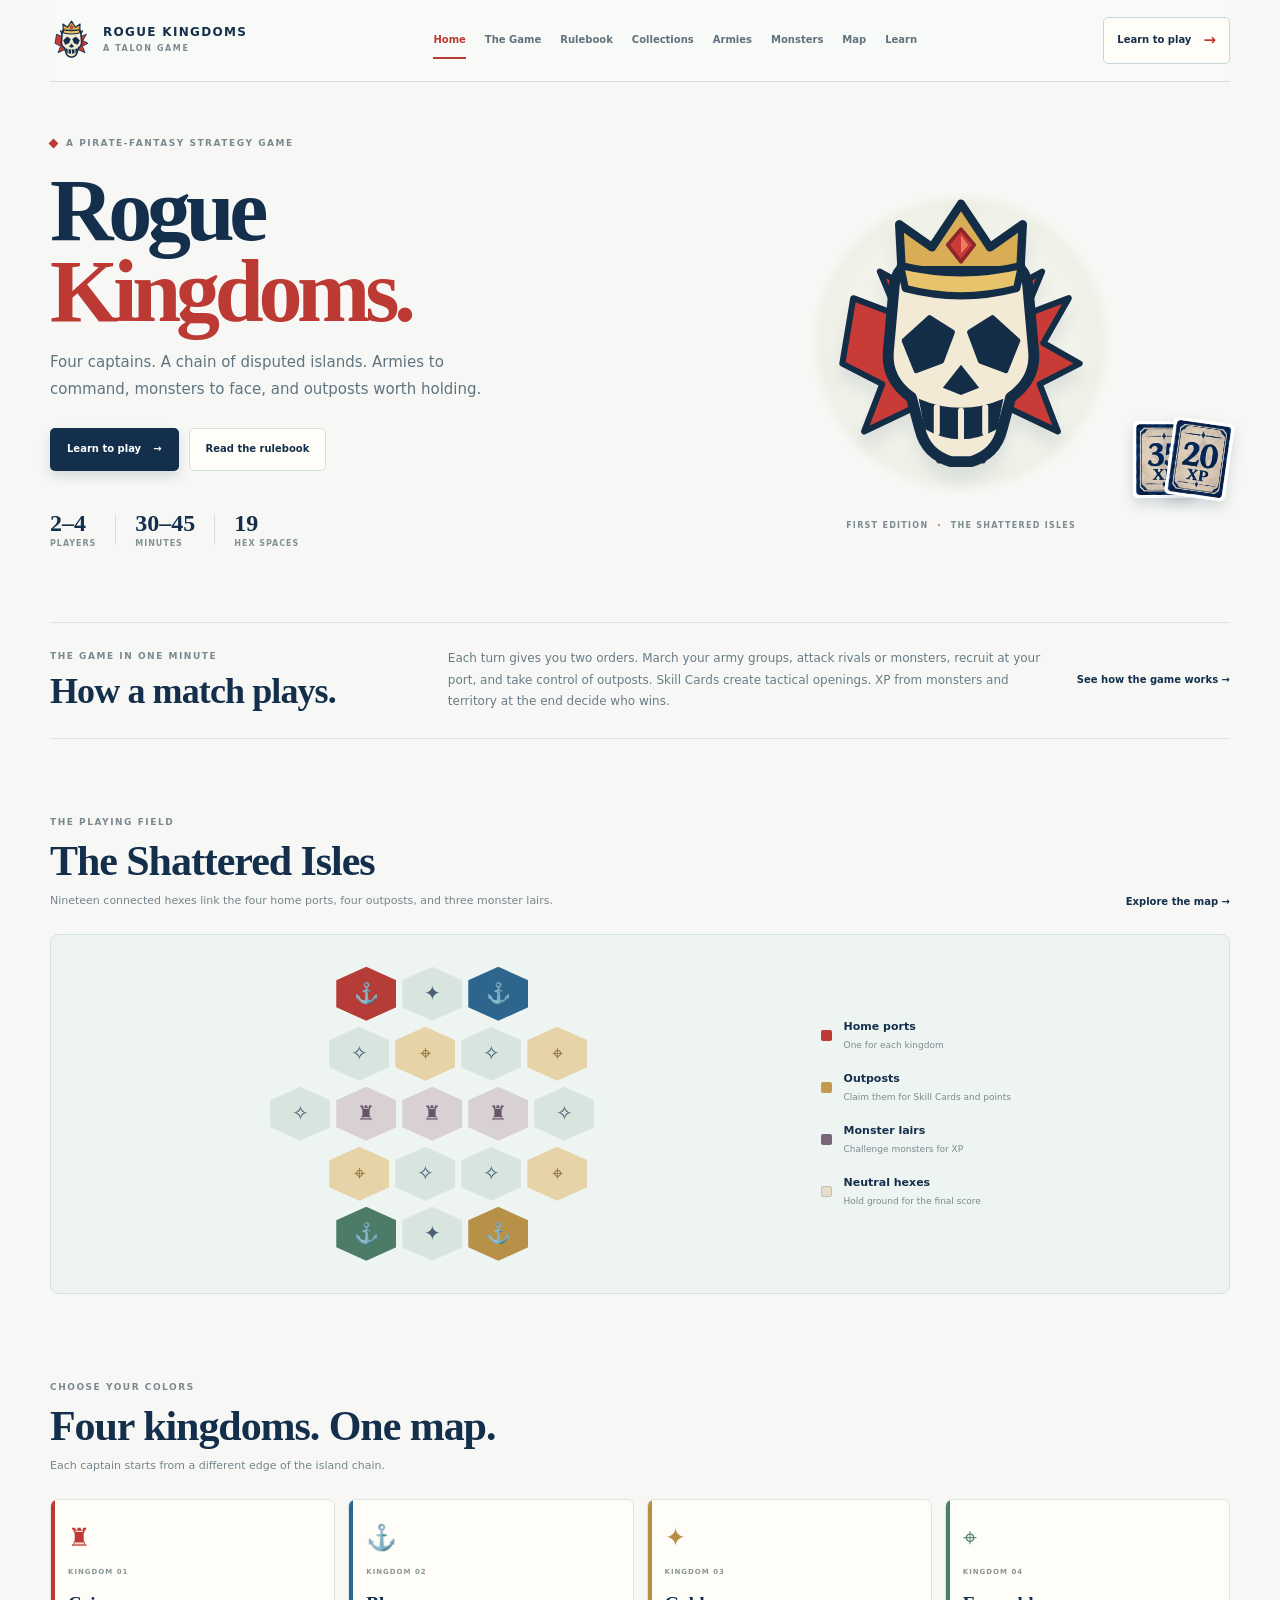
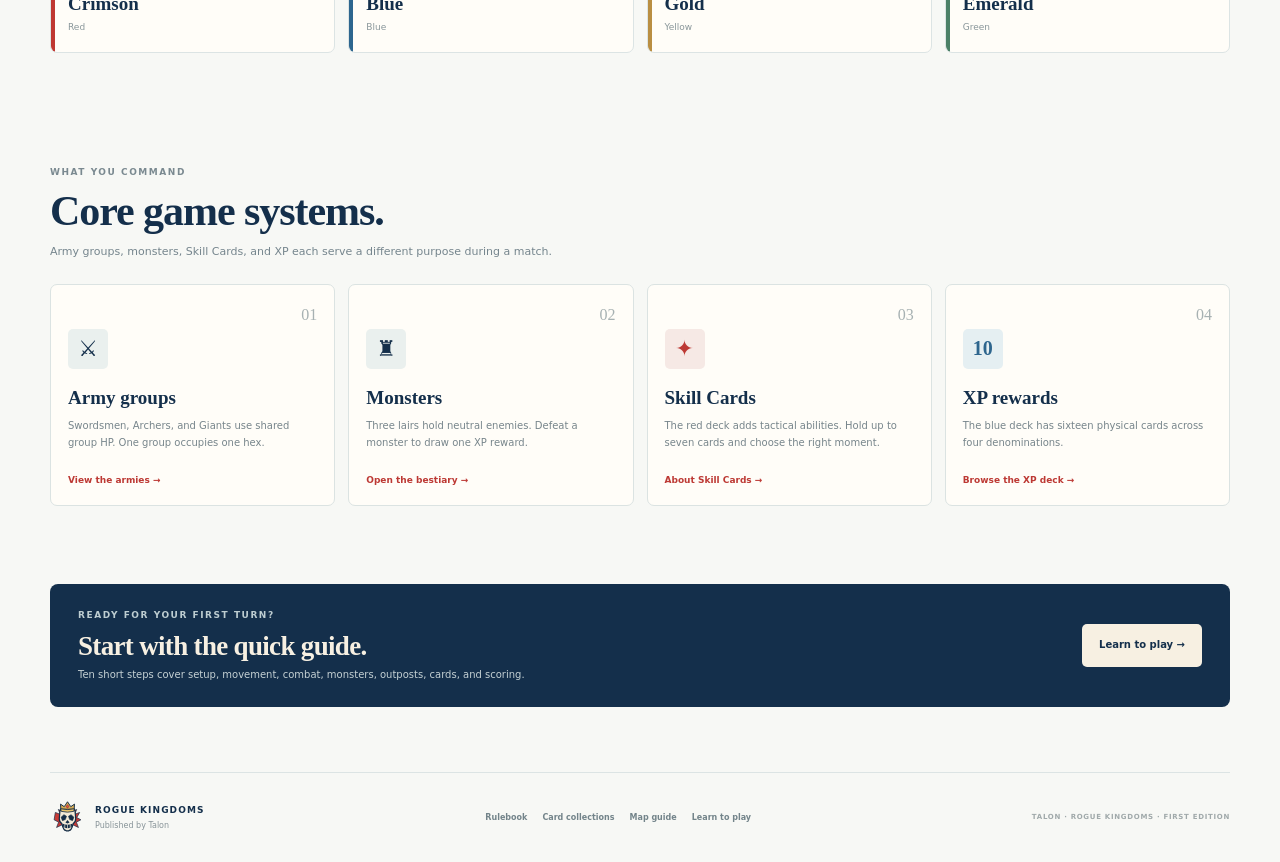
==== commit d2d2c325: "Tighten Rogue Kingdoms site copy" ====
--- a/index.html
+++ b/index.html
@@ -4,8 +4,8 @@
 <path d="m81 126 21-19 19 12-9 24-21 8zM175 126l-21-19-19 12 9 24 21 8z" fill="#142d46" stroke="#142d46" stroke-width="4" stroke-linejoin="round"/><path d="m128 146-15 19 15 6 15-6z" fill="#142d46"/><path d="M93 174Q128 189 163 174L158 199Q128 216 98 199Z" fill="#142d46"/><path d="M108 181v21m20-18v24m20-27v21" stroke="#f3ead6" stroke-width="5" stroke-linecap="round"/>
 <path d="M79 68 77 30 104 49 128 13 152 49 179 30 177 68Z" fill="#d8ad55" stroke="#142d46" stroke-width="7" stroke-linejoin="round"/><path d="M78 64Q128 76 178 64l-4 19q-46 12-92 0Z" fill="#e7c36b" stroke="#142d46" stroke-width="6" stroke-linejoin="round"/><path d="m128 34 11 13-11 14-11-14z" fill="#c83b36" stroke="#8d252b" stroke-width="3" stroke-linejoin="round"/><path d="m128 39 6 8-6 7z" fill="#f07a62"/>
 </symbol></defs></svg><div class="site-shell"><header class="site-header"><a class="brand" href="index.html"><svg class="brand-emblem" viewBox="0 0 256 256" role="img" aria-label="Rogue Kingdoms crowned skull emblem"><use href="#rogue-kingdoms-emblem"/></svg><span><strong>ROGUE KINGDOMS</strong><small>A TALON GAME</small></span></a><button class="menu-toggle" id="menu-toggle" type="button" aria-expanded="false" aria-controls="primary-nav"><i></i><i></i><i></i><b class="sr-only">Toggle navigation</b></button><nav class="main-nav" id="primary-nav" aria-label="Main navigation"><a href="index.html" aria-current="page">Home</a><a href="game.html">The Game</a><a href="rules.html">Rulebook</a><a href="collections.html">Collections</a><a href="armies.html">Armies</a><a href="monsters.html">Monsters</a><a href="map.html">Map</a><a href="learn.html">Learn</a></nav><a class="header-cta" href="learn.html">Learn to play <b>→</b></a></header><main><section class="home-hero page-wrap"><div class="hero-copy"><div class="eyebrow"><i></i> A PIRATE-FANTASY STRATEGY GAME</div><h1>Rogue<br><em>Kingdoms.</em></h1><p class="hero-lead">Four captains. A chain of disputed islands. Armies to command, monsters to face, and outposts worth holding.</p><div class="hero-actions"><a class="button primary" href="learn.html">Learn to play <span>→</span></a><a class="button secondary" href="rules.html">Read the rulebook</a></div><div class="hero-facts"><div><b>2–4</b><small>PLAYERS</small></div><i></i><div><b>30–45</b><small>MINUTES</small></div><i></i><div><b>19</b><small>HEX SPACES</small></div></div></div><div class="hero-art"><div class="hero-burst"></div><div class="hero-emblem"><svg class="brand-emblem" viewBox="0 0 256 256" role="img" aria-label="Rogue Kingdoms crowned skull emblem"><use href="#rogue-kingdoms-emblem"/></svg></div><div class="hero-caption"><span>FIRST EDITION</span><b>·</b><span>THE SHATTERED ISLES</span></div><div class="hero-card-stack"><img src="assets/xp-35.webp" alt="35 XP reward card"><img src="assets/xp-20.webp" alt="20 XP reward card"></div></div></section>
-<section class="quick-intro page-wrap"><div><span class="eyebrow">THE GAME IN ONE MINUTE</span><h2>Control the ground.<br><em>Plan your next move.</em></h2></div><p>Each turn gives you two orders. March your army groups, attack rivals or monsters, recruit at your port, and take control of outposts. Skill Cards create tactical openings. XP from monsters and territory at the end decide who wins.</p><a class="text-link" href="game.html">See how the game works →</a></section>
+<section class="quick-intro page-wrap"><div><span class="eyebrow">THE GAME IN ONE MINUTE</span><h2>How a match plays.</h2></div><p>Each turn gives you two orders. March your army groups, attack rivals or monsters, recruit at your port, and take control of outposts. Skill Cards create tactical openings. XP from monsters and territory at the end decide who wins.</p><a class="text-link" href="game.html">See how the game works →</a></section>
 <section class="home-board page-wrap"><div class="section-title"><div><span class="eyebrow">THE PLAYING FIELD</span><h2>The Shattered Isles</h2><p>Nineteen connected hexes link the four home ports, four outposts, and three monster lairs.</p></div><a class="text-link" href="map.html">Explore the map →</a></div><div class="board-preview"><div class="mini-map" aria-hidden="true"><div class="mini-row"><span class="port red">⚓</span><span class="sea-tile">✦</span><span class="port blue">⚓</span></div><div class="mini-row offset"><span class="sea-tile">✧</span><span class="outpost">⌖</span><span class="sea-tile">✧</span><span class="outpost">⌖</span></div><div class="mini-row"><span class="sea-tile">✧</span><span class="lair">♜</span><span class="lair">♜</span><span class="lair">♜</span><span class="sea-tile">✧</span></div><div class="mini-row offset"><span class="outpost">⌖</span><span class="sea-tile">✧</span><span class="sea-tile">✧</span><span class="outpost">⌖</span></div><div class="mini-row"><span class="port green">⚓</span><span class="sea-tile">✦</span><span class="port gold">⚓</span></div></div><div class="board-notes"><div><i class="key red"></i><span><b>Home ports</b><small>One for each kingdom</small></span></div><div><i class="key gold"></i><span><b>Outposts</b><small>Claim them for Skill Cards and points</small></span></div><div><i class="key purple"></i><span><b>Monster lairs</b><small>Challenge monsters for XP</small></span></div><div><i class="key ivory"></i><span><b>Neutral hexes</b><small>Hold ground for the final score</small></span></div></div></div></section>
 <section class="kingdom-section page-wrap"><div class="section-title"><div><span class="eyebrow">CHOOSE YOUR COLORS</span><h2>Four kingdoms. One map.</h2><p>Each captain starts from a different edge of the island chain.</p></div></div><div class="kingdom-grid"><article class="kingdom-card crimson"><span>♜</span><small>KINGDOM 01</small><h3>Crimson</h3><p>Red</p></article><article class="kingdom-card ocean"><span>⚓</span><small>KINGDOM 02</small><h3>Blue</h3><p>Blue</p></article><article class="kingdom-card sun"><span>✦</span><small>KINGDOM 03</small><h3>Gold</h3><p>Yellow</p></article><article class="kingdom-card forest"><span>⌖</span><small>KINGDOM 04</small><h3>Emerald</h3><p>Green</p></article></div></section>
-<section class="systems-section page-wrap"><div class="section-title"><div><span class="eyebrow">WHAT YOU COMMAND</span><h2>Four parts of the fight.</h2><p>Every part of the game has a job. A strong position is only useful if you can hold it.</p></div></div><div class="system-grid"><a class="system-card" href="armies.html"><span class="system-number">01</span><div class="system-icon">⚔</div><h3>Army groups</h3><p>Swordsmen, Archers, and Giants use shared group HP. One group occupies one hex.</p><b>View the armies →</b></a><a class="system-card" href="monsters.html"><span class="system-number">02</span><div class="system-icon">♜</div><h3>Monsters</h3><p>Three lairs hold neutral enemies. Defeat a monster to draw one XP reward.</p><b>Open the bestiary →</b></a><a class="system-card" href="skills.html"><span class="system-number">03</span><div class="system-icon skill-icon">✦</div><h3>Skill Cards</h3><p>The red deck adds tactical abilities. Hold up to seven cards and choose the right moment.</p><b>About Skill Cards →</b></a><a class="system-card" href="xp.html"><span class="system-number">04</span><div class="system-icon xp-icon">10</div><h3>XP rewards</h3><p>The blue deck has sixteen physical cards across four denominations.</p><b>Browse the XP deck →</b></a></div></section>
+<section class="systems-section page-wrap"><div class="section-title"><div><span class="eyebrow">WHAT YOU COMMAND</span><h2>Core game systems.</h2><p>Army groups, monsters, Skill Cards, and XP each serve a different purpose during a match.</p></div></div><div class="system-grid"><a class="system-card" href="armies.html"><span class="system-number">01</span><div class="system-icon">⚔</div><h3>Army groups</h3><p>Swordsmen, Archers, and Giants use shared group HP. One group occupies one hex.</p><b>View the armies →</b></a><a class="system-card" href="monsters.html"><span class="system-number">02</span><div class="system-icon">♜</div><h3>Monsters</h3><p>Three lairs hold neutral enemies. Defeat a monster to draw one XP reward.</p><b>Open the bestiary →</b></a><a class="system-card" href="skills.html"><span class="system-number">03</span><div class="system-icon skill-icon">✦</div><h3>Skill Cards</h3><p>The red deck adds tactical abilities. Hold up to seven cards and choose the right moment.</p><b>About Skill Cards →</b></a><a class="system-card" href="xp.html"><span class="system-number">04</span><div class="system-icon xp-icon">10</div><h3>XP rewards</h3><p>The blue deck has sixteen physical cards across four denominations.</p><b>Browse the XP deck →</b></a></div></section>
 <section class="home-bottom page-wrap"><div><span class="eyebrow">READY FOR YOUR FIRST TURN?</span><h2>Start with the quick guide.</h2><p>Ten short steps cover setup, movement, combat, monsters, outposts, cards, and scoring.</p></div><a class="button light" href="learn.html">Learn to play →</a></section></main><footer class="site-footer"><div class="footer-brand"><svg class="brand-emblem" viewBox="0 0 256 256" role="img" aria-label="Rogue Kingdoms crowned skull emblem"><use href="#rogue-kingdoms-emblem"/></svg><span><b>ROGUE KINGDOMS</b><small>Published by Talon</small></span></div><div class="footer-links"><a href="rules.html">Rulebook</a><a href="collections.html">Card collections</a><a href="map.html">Map guide</a><a href="learn.html">Learn to play</a></div><small class="copyright">TALON · ROGUE KINGDOMS · FIRST EDITION</small></footer></div></body></html>
--- a/styles.css
+++ b/styles.css
@@ -1 +1,2 @@
-:root{--navy:#142f4b;--navy2:#1e496c;--blue:#2e668e;--blue-pale:#e5eff2;--crimson:#bd3934;--crimson-pale:#f6e9e5;--ivory:#f7f0e2;--paper:#fffdf7;--gold:#c49a4c;--gold-pale:#f4eddd;--silver:#c7d3d8;--ink:#263b4a;--muted:#71838e;--line:#dce4e4;--serif:Georgia,"Times New Roman",serif;--sans:system-ui,-apple-system,"Segoe UI",Arial,sans-serif;--shadow:0 14px 30px rgba(22,48,68,.09)}*{box-sizing:border-box}html{scroll-behavior:smooth;scroll-padding-top:100px}body{margin:0;background:#f7f8f5;color:var(--ink);font-family:var(--sans);font-size:14px;line-height:1.65;-webkit-font-smoothing:antialiased}a{color:inherit;text-decoration:none}button,input{font:inherit}.svg-defs{position:absolute;width:0;height:0;overflow:hidden}.sr-only{position:absolute;width:1px;height:1px;padding:0;margin:-1px;overflow:hidden;clip:rect(0,0,0,0);white-space:nowrap;border:0}.site-shell{min-height:100vh}.page-wrap,.site-header,.site-footer{width:min(1180px,calc(100% - 52px));margin-inline:auto}.site-header{height:82px;position:sticky;top:0;z-index:30;display:flex;align-items:center;justify-content:space-between;gap:22px;border-bottom:1px solid rgba(20,47,75,.13);background:rgba(248,250,247,.96)}.brand,.footer-brand{display:flex;align-items:center;gap:10px;flex:0 0 auto}.brand-emblem{width:43px;height:43px;display:block}.brand>span,.footer-brand>span{display:grid;gap:2px}.brand strong{color:var(--navy);font-size:12px;font-weight:900;letter-spacing:.11em;line-height:1.1}.brand small{color:#7d8a91;font-size:8px;font-weight:800;letter-spacing:.2em}.main-nav{display:flex;align-items:center;justify-content:center;gap:19px}.main-nav a{position:relative;padding:30px 0;color:#60717e;font-size:10px;font-weight:800;white-space:nowrap;transition:color .18s}.main-nav a:hover,.main-nav a[aria-current=page]{color:var(--crimson)}.main-nav a[aria-current=page]:after{content:"";position:absolute;bottom:20px;left:0;right:0;height:2px;background:var(--crimson)}.header-cta{display:inline-flex;align-items:center;gap:12px;padding:10px 13px;border:1px solid #c9d6d9;border-radius:5px;color:var(--navy);background:#fffdf8;font-size:10px;font-weight:900;white-space:nowrap;transition:all .18s}.header-cta b{color:var(--crimson);font-size:15px}.header-cta:hover{border-color:var(--crimson);transform:translateY(-1px)}.menu-toggle{display:none}.home-hero{min-height:540px;display:grid;grid-template-columns:1.06fr .94fr;align-items:center;gap:36px;padding-top:36px;padding-bottom:54px}.eyebrow{display:flex;align-items:center;gap:9px;color:#7a8990;font-size:9px;font-weight:900;letter-spacing:.17em;text-transform:uppercase}.eyebrow i{width:7px;height:7px;background:var(--crimson);transform:rotate(45deg);display:inline-block}.hero-copy h1,.page-hero h1{margin:20px 0 16px;color:var(--navy);font-family:var(--serif);font-size:clamp(57px,7vw,88px);line-height:.92;letter-spacing:-.06em}.hero-copy h1 em,.page-hero h1 em{color:var(--crimson);font-style:normal}.hero-lead{max-width:470px;margin:0;color:#5f7480;font-size:15px;line-height:1.8}.hero-actions{display:flex;gap:10px;flex-wrap:wrap;margin-top:25px}.button{min-height:43px;display:inline-flex;align-items:center;justify-content:center;gap:12px;border:1px solid transparent;border-radius:5px;padding:0 16px;font-size:10px;font-weight:900;cursor:pointer;transition:background .18s,border-color .18s,transform .18s,box-shadow .18s}.button:hover{transform:translateY(-2px)}.button.primary{color:#fff;background:var(--navy);box-shadow:0 6px 12px rgba(20,47,75,.14)}.button.primary:hover{background:var(--navy2)}.button.secondary{color:var(--navy);background:#fffdf7;border-color:#d4dfdf}.button.secondary:hover{border-color:#aebfc4;background:#fff}.button.light{color:var(--navy);background:var(--ivory)}.button.red-button{color:white;background:var(--crimson)}.button:disabled{opacity:.42;cursor:not-allowed;transform:none}.hero-facts{display:flex;align-items:center;gap:19px;margin-top:40px}.hero-facts div{display:grid;gap:2px}.hero-facts b{color:var(--navy);font-family:var(--serif);font-size:24px;line-height:1}.hero-facts small{color:#829097;font-size:8px;font-weight:900;letter-spacing:.12em}.hero-facts i{width:1px;height:30px;background:#d5dedd}.hero-art{position:relative;min-height:410px;display:grid;place-items:center;isolation:isolate}.hero-burst{position:absolute;width:300px;height:300px;border-radius:50%;background:radial-gradient(circle,#fffdf7 0,#eff1e8 66%,transparent 72%)}.hero-emblem{width:min(310px,75%);position:relative;z-index:1;filter:drop-shadow(0 12px 8px rgba(20,47,75,.1));animation:emblem-float 5s ease-in-out infinite}.hero-emblem .brand-emblem{width:100%;height:auto}.hero-caption{position:absolute;bottom:16px;display:flex;align-items:center;gap:9px;color:#7c8b91;font-size:8px;font-weight:900;letter-spacing:.16em}.hero-caption b{color:var(--crimson)}.hero-card-stack{position:absolute;right:0;bottom:50px;display:flex;align-items:center}.hero-card-stack img{width:61px;border:3px solid #fff;border-radius:5px;box-shadow:0 6px 14px rgba(20,47,75,.17)}.hero-card-stack img+img{margin-left:-25px;transform:rotate(8deg)}@keyframes emblem-float{0%,100%{transform:translateY(0)}50%{transform:translateY(-7px)}}.quick-intro{display:grid;grid-template-columns:.8fr 1.3fr auto;gap:28px;align-items:center;padding:25px 0;border-top:1px solid var(--line);border-bottom:1px solid var(--line)}.quick-intro h2,.section-title h2,.two-col h2,.home-bottom h2,.callout-row h2,.xp-summary h2,.skill-copy h2,.simulator-panel h2{margin:8px 0 0;color:var(--navy);font-family:var(--serif);font-size:clamp(26px,3vw,36px);line-height:1.13;letter-spacing:-.025em}.quick-intro h2 em{color:var(--crimson);font-style:normal}.quick-intro>p{margin:0;color:#687c87;font-size:12px;line-height:1.8}.text-link{color:var(--navy);font-size:10px;font-weight:900;white-space:nowrap}.text-link:hover{color:var(--crimson)}.text-link b{color:var(--crimson)}.home-board,.kingdom-section,.systems-section{padding-top:76px;padding-bottom:10px}.section-title{display:flex;align-items:flex-end;justify-content:space-between;gap:25px;margin-bottom:23px}.section-title h2{font-size:clamp(29px,3.6vw,42px)}.section-title p{margin:7px 0 0;color:#75858d;font-size:11px;line-height:1.7}.board-preview{display:grid;grid-template-columns:1.3fr .7fr;align-items:center;gap:35px;padding:24px 28px;border:1px solid #d5e0e0;border-radius:9px;background:#eef4f1}.mini-map{display:grid;gap:6px;justify-items:center;padding:8px 0}.mini-row{display:flex;justify-content:center;gap:6px}.mini-row.offset{transform:translateX(26px)}.mini-row span{width:60px;height:54px;display:grid;place-items:center;clip-path:polygon(50% 0,100% 25%,100% 75%,50% 100%,0 75%,0 25%);color:#456172;background:#d8e5df;font-family:var(--serif);font-size:20px;border:0}.mini-row .port{color:#fff}.mini-row .red{background:#b63c37}.mini-row .blue{background:#2d658d}.mini-row .green{background:#4c7b68}.mini-row .gold{background:#b89148}.mini-row .outpost{background:#e6d4a8;color:#91713a}.mini-row .lair{background:#d9d0d4;color:#685568}.board-notes{display:grid;gap:17px}.board-notes>div{display:flex;align-items:center;gap:12px}.board-notes span{display:grid;gap:2px}.board-notes b{color:var(--navy);font-size:11px}.board-notes small{color:#7c8a8f;font-size:9px}.key{width:11px;height:11px;flex:0 0 11px;border-radius:2px}.key.red{background:var(--crimson)}.key.gold{background:var(--gold)}.key.purple{background:#77657c}.key.ivory{background:#e5ddca;border:1px solid #c9c0ac}.kingdom-section{padding-bottom:36px}.kingdom-grid{display:grid;grid-template-columns:repeat(4,minmax(0,1fr));gap:13px}.kingdom-card{min-height:150px;padding:17px;border:1px solid var(--line);border-radius:7px;background:#fffdf8;position:relative;overflow:hidden}.kingdom-card:after{content:"";position:absolute;top:0;bottom:0;left:0;width:4px;background:var(--kingdom)}.kingdom-card>span{display:block;color:var(--kingdom);font-family:var(--serif);font-size:25px}.kingdom-card small{color:#8a9698;font-size:7px;font-weight:900;letter-spacing:.14em}.kingdom-card h3{margin:7px 0 1px;color:var(--navy);font-family:var(--serif);font-size:19px}.kingdom-card p{margin:0;color:#89969a;font-size:9px}.kingdom-card.crimson{--kingdom:#bf3832}.kingdom-card.ocean{--kingdom:#2d668f}.kingdom-card.sun{--kingdom:#b98e42}.kingdom-card.forest{--kingdom:#4b8067}.systems-section{padding-bottom:78px}.system-grid{display:grid;grid-template-columns:repeat(4,minmax(0,1fr));gap:13px}.system-card{display:flex;flex-direction:column;min-height:222px;padding:17px;border:1px solid #dbe3e2;border-radius:7px;background:#fffdf8;transition:transform .2s,box-shadow .2s,border-color .2s}.system-card:hover{transform:translateY(-4px);box-shadow:var(--shadow);border-color:#bdcfd2}.system-number{align-self:flex-end;color:#a7b1b2;font-family:var(--serif);font-size:16px}.system-icon{width:40px;height:40px;display:grid;place-items:center;border-radius:5px;background:#eaf0ee;color:var(--navy);font-size:22px}.skill-icon{color:var(--crimson);background:var(--crimson-pale)}.xp-icon{color:var(--blue);background:var(--blue-pale);font-family:var(--serif);font-size:20px;font-weight:800}.system-card h3{margin:13px 0 5px;color:var(--navy);font-family:var(--serif);font-size:19px}.system-card p{margin:0 0 14px;color:#77858b;font-size:10px;line-height:1.65}.system-card>b{margin-top:auto;color:var(--crimson);font-size:9px}.home-bottom{display:flex;justify-content:space-between;align-items:center;gap:25px;padding:24px 28px;margin-bottom:65px;border-radius:8px;background:var(--navy);color:#fff}.home-bottom h2{color:var(--ivory);font-size:27px}.home-bottom p{margin:5px 0 0;color:#c5d1d4;font-size:10px}.home-bottom .eyebrow{color:#bdcdd1}.page-hero{padding-top:67px;padding-bottom:58px;min-height:360px;background:linear-gradient(105deg,transparent 0,rgba(227,238,237,.45) 100%)}.page-hero h1{font-size:clamp(48px,6.3vw,73px);margin:17px 0 12px}.page-hero>p{max-width:690px;margin:0;color:#637884;font-size:13px;line-height:1.85}.page-hero.compact{min-height:300px;padding-top:58px;padding-bottom:45px}.page-hero.compact h1{font-size:clamp(45px,5.5vw,64px)}.page-hero-stats{display:flex;flex-wrap:wrap;gap:24px;margin-top:24px;color:#76868c;font-size:9px}.page-hero-stats b{color:var(--navy);font-family:var(--serif);font-size:19px;margin-right:4px}.content-section{padding-top:44px;padding-bottom:54px}.pale-section{background:#edf3f1;border-top:1px solid #e1e8e5;border-bottom:1px solid #e1e8e5}.two-col{display:grid;grid-template-columns:.75fr 1.25fr;gap:40px;align-items:start}.two-col h2{font-size:35px;margin-top:10px}.two-col p{margin:0 0 12px;color:#687d87;font-size:12px;line-height:1.85}.step-flow{display:grid;grid-template-columns:1fr auto 1fr auto 1fr auto 1fr;gap:10px;align-items:center;margin-top:32px;padding:18px;border:1px solid #dce4e1;border-radius:7px;background:#fffdf7}.step-flow>div{display:grid;gap:3px}.step-flow>div>b{color:var(--gold);font-family:var(--serif);font-size:19px}.step-flow strong{color:var(--navy);font-size:10px}.step-flow small{color:#839096;font-size:9px;line-height:1.5}.step-flow>i{color:var(--crimson);font-style:normal}.info-grid{display:grid;grid-template-columns:repeat(3,minmax(0,1fr));gap:12px}.info-grid article{padding:18px;border:1px solid #dfe6e3;border-radius:6px;background:#fffdf8}.info-grid article>span{color:var(--gold);font-family:var(--serif);font-size:22px}.info-grid h3{margin:8px 0 5px;color:var(--navy);font-family:var(--serif);font-size:18px}.info-grid p{min-height:52px;margin:0 0 10px;color:#75858a;font-size:10px;line-height:1.65}.info-grid a{color:var(--crimson);font-size:9px;font-weight:900}.red-mark{color:var(--crimson)!important}.blue-mark{color:var(--blue)!important}.callout-row{display:flex;justify-content:space-between;align-items:center;gap:22px;padding:23px 25px;border:1px solid #dce5e2;border-radius:8px;background:#f8f5eb}.callout-row h2{font-size:27px}.callout-row p{max-width:630px;margin:6px 0 0;color:#71828a;font-size:10px;line-height:1.7}.page-hero.compact+.content-section{padding-top:20px}.notice-box,.rule-note{display:flex;gap:12px;align-items:flex-start;padding:15px 17px;border:1px solid #e1d6bd;border-left:3px solid var(--gold);border-radius:5px;background:#fcf7ea;color:#6f7168}.notice-box{margin-bottom:25px}.notice-box b,.rule-note b{flex:0 0 auto;color:#4c5960;font-size:10px}.notice-box span,.rule-note{font-size:10px;line-height:1.7}.unit-profile-list{display:grid;gap:15px}.unit-profile{display:grid;grid-template-columns:175px 1fr;gap:26px;align-items:center;padding:18px;border:1px solid #dbe3e1;border-radius:8px;background:#fffdf8}.unit-illustration{height:165px;display:grid;place-items:center;border-radius:6px;background:#eef2ed}.unit-illustration svg{width:118px;height:118px}.unit-details h2,.monster-info h2{margin:5px 0 7px;color:var(--navy);font-family:var(--serif);font-size:28px}.unit-details>p,.monster-info>p{max-width:620px;margin:0;color:#74848a;font-size:11px;line-height:1.7}.stat-pair{display:flex;gap:10px;margin-top:16px}.stat-pair span{display:grid;gap:1px;min-width:94px;padding-right:16px;border-right:1px solid #e1e6e2}.stat-pair span:last-child{border:0}.stat-pair b{color:var(--navy);font-family:var(--serif);font-size:22px}.stat-pair small{color:#879397;font-size:7px;font-weight:900;letter-spacing:.12em}.rule-grid{display:grid;grid-template-columns:repeat(4,minmax(0,1fr));gap:10px}.rule-grid article{padding:14px;border:1px solid #dce4e2;border-radius:6px;background:#fffdf8}.rule-grid b{color:var(--navy);font-family:var(--serif);font-size:16px}.rule-grid p{margin:5px 0 0;color:#79888e;font-size:9px;line-height:1.65}.fine-print{margin:18px 0 0;color:#8b9699;font-size:9px;line-height:1.7}.bestiary-grid{display:grid;grid-template-columns:repeat(3,minmax(0,1fr));gap:13px}.monster-entry{overflow:hidden;border:1px solid #dce3e1;border-radius:8px;background:#fffdf8}.monster-art{height:150px;position:relative;display:grid;place-items:center;background:#eaf0ed}.monster-art svg{width:100%;height:100%;padding:12px 20px}.monster-art>span{position:absolute;top:12px;right:12px;padding:5px 7px;border-radius:3px;background:rgba(20,47,75,.84);color:#fff;font-size:7px;font-weight:900;letter-spacing:.12em}.monster-info{padding:17px}.monster-info h2{font-size:22px}.monster-info>.eyebrow{font-size:7px}.monster-stats{display:grid;grid-template-columns:repeat(3,1fr);gap:7px;margin-top:15px;padding:11px 0;border-top:1px solid #e3e8e5;border-bottom:1px solid #e3e8e5}.monster-stats span{display:grid;gap:1px}.monster-stats b{color:var(--navy);font-family:var(--serif);font-size:19px}.monster-stats small{color:#8b979a;font-size:6px;font-weight:900;letter-spacing:.09em}.difficulty{margin:10px 0 0!important;font-size:9px!important}.difficulty strong{color:#596f76}.short-title{margin-top:45px}.number-steps{display:grid;grid-template-columns:repeat(4,1fr);gap:10px;padding:0;list-style:none;counter-reset:none}.number-steps li{display:grid;gap:6px;padding:14px;border:1px solid #dce5e2;border-radius:6px;background:#fffdf8}.number-steps b{color:var(--navy);font-family:var(--serif);font-size:15px}.number-steps span{color:#75858b;font-size:9px;line-height:1.65}.collection-split{display:grid;grid-template-columns:1fr 1fr;gap:18px}.collection-feature{position:relative;min-height:385px;padding:24px;border:1px solid #d9e2e0;border-radius:8px;background:#fffdf8;overflow:hidden}.collection-feature h2{margin:15px 0 7px;color:var(--navy);font-family:var(--serif);font-size:27px}.collection-feature p{max-width:430px;margin:0 0 18px;color:#71828a;font-size:11px;line-height:1.75}.feature-color-label{color:#8b979b;font-size:8px;font-weight:900;letter-spacing:.15em}.feature-image{height:140px;display:flex;align-items:center;gap:12px;margin-top:15px}.feature-image img{height:100%;width:auto;border-radius:5px;box-shadow:0 7px 15px rgba(20,47,75,.14)}.feature-image img+img{height:122px;transform:rotate(6deg)}.xp-feature{border-top:4px solid var(--blue)}.skill-feature{border-top:4px solid var(--crimson)}.skill-card-graphic{width:105px;height:140px;display:grid;place-items:center;position:relative;margin-top:15px;overflow:hidden;border:2px solid #a82f2d;border-radius:8px;background:#2a2428;color:#f7e9d4;text-align:center}.skill-card-graphic:before,.skill-card-graphic:after{content:"";position:absolute;inset:8px;border:1px solid rgba(221,70,59,.7);clip-path:polygon(0 10%,10% 0,90% 0,100% 10%,100% 90%,90% 100%,10% 100%,0 90%)}.skill-card-graphic span{position:relative;z-index:1;font-family:var(--serif);font-size:20px;font-weight:800;line-height:1}.skill-card-graphic small{position:absolute;bottom:17px;font-size:5px;font-weight:900;letter-spacing:.15em}.skill-card-graphic .red-lines{position:absolute;inset:0;background:repeating-linear-gradient(135deg,transparent 0 9px,rgba(255,255,255,.035) 9px 10px)}.skill-hero{border-bottom:2px solid var(--crimson)}.coming-note{display:flex;align-items:center;gap:9px;margin-top:22px;color:#9a5c54;font-size:8px;font-weight:900;letter-spacing:.12em}.coming-note span{width:7px;height:7px;border-radius:50%;background:var(--crimson)}.skill-overview{display:grid;grid-template-columns:240px 1fr;gap:45px;align-items:center}.skill-poster{height:310px;display:flex;flex-direction:column;align-items:center;justify-content:center;position:relative;overflow:hidden;border:2px solid #a93330;border-radius:10px;background:#28272a;color:#f5e9d5;box-shadow:var(--shadow)}.skill-poster:before,.skill-poster:after{content:"";position:absolute;inset:12px;border:1px solid rgba(218,69,59,.8);clip-path:polygon(0 9%,9% 0,91% 0,100% 9%,100% 91%,91% 100%,9% 100%,0 91%)}.skill-poster:after{inset:18px;border-color:rgba(255,255,255,.12)}.skill-ribbon{position:absolute;top:34px;color:#e36c5b;font-size:7px;font-weight:900;letter-spacing:.17em}.skill-mark{color:#e0ba70;font-size:35px}.skill-poster strong{margin-top:6px;font-family:var(--serif);font-size:34px;line-height:.98;text-align:center;letter-spacing:.05em}.skill-poster small{position:absolute;bottom:31px;color:#c6bba7;font-size:7px;font-weight:900;letter-spacing:.17em}.skill-copy h2{font-size:34px}.skill-copy>p{color:#71828a;font-size:12px;line-height:1.85}.clean-list{padding-left:18px;color:#637981;font-size:11px;line-height:2}.clean-list li::marker{color:var(--crimson)}.ability-grid{display:grid;grid-template-columns:repeat(3,1fr);gap:11px}.ability-grid article{padding:17px;border:1px solid #dce5e1;border-radius:6px;background:#fffdf8}.ability-grid article>span{color:var(--crimson);font-size:20px}.ability-grid h3{margin:7px 0 4px;color:var(--navy);font-family:var(--serif);font-size:17px}.ability-grid p{margin:0;color:#77868b;font-size:9px;line-height:1.65}.xp-summary{display:flex;justify-content:space-between;align-items:center;gap:20px;margin-bottom:27px}.xp-summary h2{font-size:31px}.xp-summary p{max-width:650px;margin:7px 0 0;color:#71828a;font-size:11px}.xp-total{width:85px;height:85px;display:grid;align-content:center;justify-items:center;border:1px solid #c7d7dd;border-radius:50%;color:var(--blue);background:#edf4f5}.xp-total b{font-family:var(--serif);font-size:34px;line-height:1}.xp-total small{font-size:7px;font-weight:900;letter-spacing:.16em}.deck-controls{display:flex;justify-content:space-between;align-items:center;gap:15px;padding:13px 0;border-top:1px solid var(--line);border-bottom:1px solid var(--line)}.filter-list{display:flex;gap:5px;flex-wrap:wrap}.filter-button{padding:8px 12px;border:1px solid transparent;border-radius:4px;color:#6f828a;background:transparent;font-size:10px;font-weight:900;cursor:pointer;transition:all .18s}.filter-button:hover{background:#eaf0ef;color:var(--navy)}.filter-button.active{background:var(--navy);color:white}.filter-button span{margin-left:5px;color:#f0c18d}.search-box{width:205px;display:flex;align-items:center;gap:8px;padding:7px 10px;border:1px solid #d7e1df;border-radius:5px;background:#fffdf8;color:#8b989c}.search-box>span{font-size:19px;line-height:1}.search-box input{width:100%;min-width:0;border:0;outline:0;color:var(--navy);background:transparent;font-size:10px}.search-box kbd{padding:2px 5px;border:1px solid #e0e6e3;border-radius:3px;font-size:8px}.collection-meta{display:flex;justify-content:space-between;margin:15px 0;color:#89969a;font-size:9px;font-weight:700}.xp-card-grid{display:grid;grid-template-columns:repeat(4,minmax(0,1fr));gap:22px}.xp-card{display:block;width:100%;padding:0;border:0;background:transparent;text-align:left;cursor:pointer;perspective:1000px}.xp-card-inner{position:relative;display:block;aspect-ratio:186/246;transform-style:preserve-3d;transition:transform .7s cubic-bezier(.2,.72,.2,1)}.xp-card.is-flipped .xp-card-inner{transform:rotateY(180deg)}.xp-card:hover:not(.is-flipped) .xp-card-inner{transform:translateY(-4px) rotate(-.5deg)}.xp-face{position:absolute;inset:0;overflow:hidden;border-radius:8px;backface-visibility:hidden;box-shadow:0 8px 15px rgba(20,47,75,.16)}.xp-face img{width:100%;height:100%;display:block;object-fit:cover}.xp-back{transform:rotateY(180deg);display:grid;place-items:center;border:3px solid #173b5c;background:linear-gradient(145deg,#285f88,#143855);box-shadow:inset 0 0 0 5px #d6c8a9}.xp-back:before{content:"";position:absolute;inset:11px;border:1px solid #d7c69f;clip-path:polygon(0 8%,8% 0,92% 0,100% 8%,100% 92%,92% 100%,8% 100%,0 92%)}.xp-back .back-emblem{position:relative;width:67%;height:auto;filter:drop-shadow(0 3px 2px rgba(0,0,0,.2))}.xp-card-id{display:flex;justify-content:space-between;gap:5px;padding:8px 2px;color:#72858d;font-size:8px;font-weight:900;letter-spacing:.07em}.xp-card-id span:last-child{color:#98a4a5;font-weight:700}.xp-card:focus-visible{outline:3px solid #d46a57;outline-offset:4px}.empty-state{padding:40px;text-align:center;color:#7b8990;font-size:11px}.xp-denominations{display:grid;grid-template-columns:repeat(4,1fr);gap:12px;margin-top:23px}.xp-denominations div{display:grid;gap:2px;padding:14px;border:1px solid #d7e2e1;border-radius:5px;background:#fffdf8}.xp-denominations b{color:var(--blue);font-family:var(--serif);font-size:27px}.xp-denominations span{color:#869398;font-size:7px;font-weight:900;letter-spacing:.14em}.simulator-panel{display:grid;grid-template-columns:1fr .8fr;gap:30px;align-items:center;padding:27px;border:1px solid #d1e0e2;border-radius:8px;background:#edf4f5}.simulator-panel h2{font-size:31px}.simulator-panel p{max-width:480px;color:#6d8088;font-size:11px;line-height:1.8}.sim-controls{display:flex;gap:9px;flex-wrap:wrap;margin-top:15px}.sim-progress{display:flex;align-items:center;gap:10px;margin-top:20px;color:#859398;font-size:8px;font-weight:800}.sim-progress>div{width:150px;height:5px;overflow:hidden;border-radius:9px;background:#d3dedf}.sim-progress i{display:block;width:100%;height:100%;background:#4e897b;transition:width .3s}.sim-card-wrap{display:grid;justify-items:center;gap:8px}.sim-card{position:relative;width:132px;height:178px;padding:0;border:0;border-radius:8px;background:transparent;cursor:pointer;perspective:900px}.sim-card-back,.sim-card-front{position:absolute;inset:0;display:grid;align-content:center;justify-items:center;gap:8px;overflow:hidden;border-radius:8px;box-shadow:0 9px 18px rgba(20,47,75,.18);backface-visibility:hidden;transition:transform .6s}.sim-card-back{border:3px solid #173b5c;background:#24577c;color:#f8efdc}.sim-card-back:before{content:"";position:absolute;inset:8px;border:1px solid #dac69e}.sim-card-back .brand-emblem{width:75px;height:75px}.sim-card-back small{font-size:6px;font-weight:900;letter-spacing:.13em}.sim-card-front{transform:rotateY(180deg);border:2px solid #173b5c;background:var(--ivory);color:var(--navy)}.sim-card-front img{width:100%;height:100%;object-fit:cover;position:absolute;inset:0}.sim-card-front b{font-family:var(--serif);font-size:38px}.sim-card-front small{position:relative;padding:4px 5px;background:rgba(255,253,247,.85);color:var(--navy);font-size:7px;font-weight:900;letter-spacing:.1em}.sim-card.revealed .sim-card-back{transform:rotateY(180deg)}.sim-card.revealed .sim-card-front{transform:rotateY(0)}.sim-result{margin:0;color:#71818a;font-size:9px}.field-links{display:flex;gap:12px}.field-links a{padding:13px 15px;border:1px solid #dbe3e0;border-radius:5px;background:#fffdf8;color:var(--navy);font-size:10px;font-weight:900}.field-links b{margin-left:12px;color:var(--crimson)}.map-guide-layout{display:grid;grid-template-columns:minmax(0,1.5fr) minmax(220px,.5fr);gap:18px;align-items:stretch}.interactive-map-card{overflow:hidden;border:1px solid #cad9db;border-radius:9px;background:#eaf2f1;box-shadow:var(--shadow)}.map-topline{display:flex;justify-content:space-between;padding:14px 18px 4px;color:#788a90;font-size:8px;font-weight:900;letter-spacing:.13em}.map-topline b{color:var(--navy)}.interactive-map{display:block;width:100%;height:auto}.map-hex{cursor:pointer;outline:none;transition:filter .16s,transform .16s}.map-hex path{fill:#f5eddd;stroke:#b5a88c;stroke-width:1.8;transition:fill .16s,stroke .16s}.map-hex text{fill:#536d7c;font-family:var(--serif);font-size:21px;text-anchor:middle;pointer-events:none}.map-hex .tile-label{fill:#667c81;font-family:var(--sans);font-size:5.8px;font-weight:900;letter-spacing:.04em}.map-hex.port-hex path{fill:#e6eaeb;stroke:#2e638d;stroke-width:2.5}.map-hex.outpost-hex path{fill:#f4e6c9;stroke:#bb9146;stroke-width:2.3}.map-hex.lair-hex path{fill:#e8dfe3;stroke:#78647a;stroke-width:2.3}.map-hex.port-hex text{fill:#2d638b}.map-hex.outpost-hex text{fill:#977337}.map-hex.lair-hex text{fill:#6c5771}.map-hex:hover path,.map-hex:focus path{stroke:var(--crimson);stroke-width:4}.map-hex.selected path{fill:#fff6df;stroke:var(--crimson);stroke-width:4}.map-legend{display:flex;justify-content:center;gap:15px;flex-wrap:wrap;padding:12px;border-top:1px solid rgba(30,73,108,.1);color:#71858d;font-size:8px;font-weight:800}.map-legend span{display:flex;align-items:center;gap:5px}.map-legend i{width:8px;height:8px;border-radius:2px}.legend-port{background:#2e638d}.legend-outpost{background:#bb9146}.legend-lair{background:#78647a}.legend-ordinary{background:#d4c9ad}.map-detail{padding:20px;border:1px solid #dce4e1;border-radius:8px;background:#fffdf8}.detail-type{color:#9b8b69;font-size:7px;font-weight:900;letter-spacing:.16em}.detail-icon{width:42px;height:42px;display:grid;place-items:center;margin-top:17px;border-radius:5px;background:#edf2ef;color:var(--navy);font-size:22px}.map-detail h2{margin:13px 0 6px;color:var(--navy);font-family:var(--serif);font-size:24px;line-height:1.2}.map-detail p{color:#74838a;font-size:10px;line-height:1.75}.detail-rule{margin:14px 0;padding:12px;border-left:2px solid var(--gold);background:#f8f3e7;color:#6b777a;font-size:9px;line-height:1.75}.map-bottom-note{margin-top:13px;color:#849196;font-size:9px}.map-bottom-note b{color:var(--navy)}.rules-page{display:grid;grid-template-columns:225px minmax(0,1fr);gap:40px;align-items:start}.rules-sidebar{position:sticky;top:100px;display:grid;gap:3px;padding:15px 12px;border:1px solid #dce4e1;border-radius:7px;background:#fffdf8}.rules-sidebar>b{padding:0 8px 9px;color:#9aa5a5;font-size:8px;letter-spacing:.15em}.rules-sidebar>a{display:flex;gap:9px;align-items:center;padding:7px 8px;border-radius:4px;color:#667a83;font-size:9px;font-weight:700}.rules-sidebar>a:hover{background:#eef3ef;color:var(--navy)}.rules-sidebar>a span{color:#bd9150;font-family:var(--serif);font-size:12px}.rule-search{display:flex;gap:7px;align-items:center;margin-top:9px;padding:8px;border:1px solid #dce4e1;border-radius:4px;color:#8b989a}.rule-search input{width:100%;min-width:0;border:0;outline:0;background:transparent;font-size:9px}.rule-section{display:grid;grid-template-columns:34px minmax(0,1fr);gap:14px;padding:0 0 27px;margin:0 0 25px;border-bottom:1px solid var(--line);scroll-margin-top:105px}.rule-section-number{color:#c39a5f;font-family:var(--serif);font-size:20px}.rule-section h2{margin:0 0 10px;color:var(--navy);font-family:var(--serif);font-size:25px;letter-spacing:-.02em}.rule-section h3{margin:17px 0 5px;color:var(--navy);font-family:var(--serif);font-size:17px}.rule-section p,.rule-section li{color:#677b84;font-size:10px;line-height:1.85}.rule-section ul,.rule-section ol{padding-left:19px}.rule-section li{margin:4px 0}.rule-section li::marker{color:#b98b4b}.rule-section strong,.rule-section b{color:#344e5d}.rule-note{margin:12px 0}.table-wrap{overflow-x:auto;margin:12px 0;border:1px solid #dce4e1;border-radius:5px;background:#fffdf8}.rules-table{width:100%;border-collapse:collapse;font-size:9px;text-align:left}.rules-table th,.rules-table td{padding:10px 12px;border-bottom:1px solid #e8ece8;color:#687c84}.rules-table thead th{background:#edf3f0;color:#60727c;font-size:8px;font-weight:900;letter-spacing:.08em}.rules-table tbody th{color:var(--navy)}.rules-table tr:last-child th,.rules-table tr:last-child td{border-bottom:0}.turn-timeline{display:grid;grid-template-columns:repeat(4,1fr);gap:8px;margin:15px 0}.turn-timeline>div{display:grid;gap:4px;padding:11px;border:1px solid #dfe6e2;border-radius:5px;background:#fffdf8}.turn-timeline b{color:#bd9254;font-family:var(--serif);font-size:18px}.turn-timeline strong{color:var(--navy);font-size:9px}.turn-timeline small{color:#7c898e;font-size:8px;line-height:1.5}.dice-tool{display:flex;justify-content:space-between;align-items:center;gap:15px;margin:15px 0;padding:15px 18px;border:1px solid #d5e1e1;border-radius:6px;background:#edf4f3}.dice-tool>div{display:grid;gap:1px}.dice-tool b{color:var(--navy);font-family:var(--serif);font-size:28px}.dice-tool small{color:#7b8b90;font-size:8px}.rule-status{display:flex;gap:10px;margin-top:19px;color:#8a969a;font-size:8px;font-weight:900;letter-spacing:.12em}.rule-endnote{color:#879398;font-size:9px;line-height:1.7}.tutorial-layout{display:grid;grid-template-columns:190px 1fr;gap:22px;align-items:start}.tutorial-nav{display:grid;gap:8px;padding:16px;border:1px solid #dce4e1;border-radius:7px;background:#fffdf8}.tutorial-nav>div{display:grid;gap:4px}.tutorial-nav button{display:flex;align-items:center;gap:8px;padding:8px;border:0;border-radius:4px;background:transparent;color:#72838a;text-align:left;font-size:9px;font-weight:800;cursor:pointer}.tutorial-nav button:hover{background:#eef3ef}.tutorial-nav button.active{background:#eaf1f0;color:var(--navy)}.tutorial-nav button span{color:#bb8d4e;font-family:var(--serif)}.tutorial-nav small{color:#9aa4a5;font-size:8px;font-weight:900;letter-spacing:.12em}.tutorial-card{min-height:400px;padding:25px;border:1px solid #d9e2df;border-radius:8px;background:#fffdf8;box-shadow:var(--shadow)}.tutorial-step-label{color:#bc8b4a;font-size:8px;font-weight:900;letter-spacing:.16em}.tutorial-card h2{margin:8px 0;color:var(--navy);font-family:var(--serif);font-size:29px}.tutorial-card>p{max-width:660px;color:#6f8188;font-size:11px;line-height:1.8}.tutorial-visual{min-height:110px;display:grid;align-content:center;gap:6px;margin:18px 0;padding:15px;border-radius:6px;background:#eaf1ef}.tutorial-hex-row{display:flex;justify-content:center;gap:6px}.tutorial-hex-row span{width:55px;height:47px;display:grid;place-items:center;clip-path:polygon(50% 0,100% 25%,100% 75%,50% 100%,0 75%,0 25%);background:#f7efdf;color:var(--navy);font-size:20px}.tutorial-hex-row span:nth-child(2){background:#e8d9b8}.tutorial-hex-row span:nth-child(3){background:#d8e6ed}.tutorial-tip{padding:12px;border-left:2px solid var(--gold);background:#f8f3e7;color:#69787d;font-size:9px;line-height:1.7}.tutorial-actions{display:flex;justify-content:space-between;gap:10px;margin-top:22px}.tutorial-dice{max-width:520px}.site-footer{display:flex;align-items:center;justify-content:space-between;gap:22px;min-height:90px;border-top:1px solid var(--line);color:#89969a}.footer-brand .brand-emblem{width:35px;height:35px}.footer-brand b{color:var(--navy);font-size:9px;letter-spacing:.12em}.footer-brand small{color:#879398;font-size:8px}.footer-links{display:flex;gap:15px;flex-wrap:wrap}.footer-links a{color:#73848a;font-size:8px;font-weight:800}.footer-links a:hover{color:var(--crimson)}.copyright{color:#a0a9aa;font-size:7px;font-weight:800;letter-spacing:.1em}.reveal{opacity:0;transform:translateY(12px);transition:opacity .55s ease,transform .55s ease}.reveal.is-visible{opacity:1;transform:none}@media(max-width:1030px){.main-nav{gap:11px}.main-nav a{font-size:9px}.header-cta{padding:9px}.bestiary-grid{grid-template-columns:repeat(2,minmax(0,1fr))}.system-grid{grid-template-columns:repeat(2,minmax(0,1fr))}}@media(max-width:780px){.page-wrap,.site-header,.site-footer{width:calc(100% - 34px)}.site-header{height:72px}.menu-toggle{width:37px;height:36px;display:grid;align-content:center;justify-items:center;gap:5px;border:1px solid #d5dfde;border-radius:5px;background:#fffdf8;cursor:pointer;order:3}.menu-toggle i{width:16px;height:2px;background:var(--navy)}.main-nav{position:absolute;top:71px;left:0;right:0;display:none;flex-direction:column;align-items:stretch;gap:0;padding:8px 17px 13px;border:1px solid #dce4e1;border-top:0;background:#f8faf7;box-shadow:0 10px 18px rgba(20,47,75,.08)}.main-nav.open{display:flex}.main-nav a{padding:10px 5px;border-bottom:1px solid #e7ece8;font-size:10px}.main-nav a[aria-current=page]:after{display:none}.header-cta{margin-left:auto}.brand-emblem{width:38px;height:38px}.brand strong{font-size:10px}.brand small{font-size:7px}.home-hero{grid-template-columns:1fr 1fr;gap:10px;min-height:480px}.hero-art{min-height:330px}.hero-emblem{width:78%}.hero-card-stack{right:-6px;bottom:35px}.hero-card-stack img{width:46px}.quick-intro{grid-template-columns:1fr 1fr}.quick-intro>p{grid-column:1/-1;grid-row:2}.quick-intro>.text-link{grid-column:2;grid-row:1;justify-self:end}.board-preview{grid-template-columns:1fr;gap:18px}.board-notes{grid-template-columns:repeat(2,1fr)}.rules-page{grid-template-columns:1fr;gap:20px}.rules-sidebar{position:static;grid-template-columns:repeat(3,minmax(0,1fr))}.rules-sidebar>b,.rule-search{grid-column:1/-1}.map-guide-layout{grid-template-columns:1fr}.map-detail{min-height:235px}.tutorial-layout{grid-template-columns:1fr}.tutorial-nav>div{grid-template-columns:repeat(2,1fr)}.site-footer{flex-wrap:wrap;padding:18px 0}.copyright{width:100%}.bestiary-grid{grid-template-columns:repeat(2,minmax(0,1fr))}.xp-card-grid{grid-template-columns:repeat(3,minmax(0,1fr))}.rules-sidebar>a{font-size:8px}}@media(max-width:560px){.home-hero{display:flex;flex-direction:column;align-items:stretch;padding-top:43px;padding-bottom:30px}.hero-copy h1{font-size:65px}.hero-lead{font-size:13px}.hero-art{min-height:280px;margin-top:25px}.hero-caption{bottom:4px;font-size:7px}.hero-facts{margin-top:28px;gap:13px}.hero-facts b{font-size:21px}.quick-intro{grid-template-columns:1fr;gap:12px;padding:19px 0}.quick-intro>p,.quick-intro>.text-link{grid-column:auto;grid-row:auto;justify-self:start}.home-board,.kingdom-section,.systems-section{padding-top:52px}.section-title{align-items:flex-start;flex-direction:column;gap:10px}.section-title h2{font-size:31px}.mini-row span{width:48px;height:43px;font-size:17px}.mini-row.offset{transform:translateX(21px)}.board-preview{padding:15px}.board-notes{grid-template-columns:1fr 1fr;gap:12px}.kingdom-grid{grid-template-columns:repeat(2,minmax(0,1fr))}.kingdom-card{min-height:128px}.system-grid{grid-template-columns:repeat(2,minmax(0,1fr));gap:9px}.system-card{min-height:205px;padding:13px}.home-bottom{align-items:flex-start;flex-direction:column;padding:20px;margin-bottom:45px}.page-hero{padding-top:46px;padding-bottom:40px}.page-hero.compact{min-height:0;padding-top:40px;padding-bottom:30px}.page-hero h1{font-size:52px}.page-hero>p{font-size:11px}.content-section{padding-top:28px;padding-bottom:38px}.two-col{grid-template-columns:1fr;gap:12px}.two-col h2{font-size:30px}.step-flow{grid-template-columns:1fr 1fr;gap:14px}.step-flow>i{display:none}.info-grid{grid-template-columns:1fr 1fr;gap:8px}.info-grid article{padding:13px}.info-grid p{min-height:70px}.callout-row{align-items:flex-start;flex-direction:column;padding:18px}.unit-profile{grid-template-columns:1fr;gap:13px;padding:13px}.unit-illustration{height:125px}.unit-illustration svg{width:95px;height:95px}.stat-pair{gap:7px}.stat-pair span{min-width:0;flex:1;padding-right:7px}.stat-pair b{font-size:19px}.stat-pair small{font-size:6px}.rule-grid{grid-template-columns:repeat(2,1fr)}.bestiary-grid{grid-template-columns:1fr}.monster-art{height:135px}.number-steps{grid-template-columns:repeat(2,1fr)}.collection-split{grid-template-columns:1fr}.collection-feature{min-height:345px;padding:18px}.skill-overview{grid-template-columns:1fr;gap:22px}.skill-poster{width:200px;height:265px;margin:auto}.ability-grid{grid-template-columns:repeat(2,1fr)}.xp-summary{align-items:flex-start}.xp-total{width:67px;height:67px;flex:0 0 auto}.xp-total b{font-size:26px}.deck-controls{align-items:stretch;flex-direction:column}.search-box{width:100%}.xp-card-grid{grid-template-columns:repeat(2,minmax(0,1fr));gap:16px 12px}.xp-denominations{gap:7px}.xp-denominations div{padding:10px}.xp-denominations b{font-size:23px}.simulator-panel{grid-template-columns:1fr;padding:18px}.sim-card{width:110px;height:150px}.rules-page{gap:12px}.rules-sidebar{grid-template-columns:repeat(2,minmax(0,1fr));padding:9px}.rule-section{grid-template-columns:24px 1fr;gap:8px}.rule-section h2{font-size:21px}.rule-section p,.rule-section li{font-size:9px}.turn-timeline{grid-template-columns:repeat(2,1fr)}.rule-status{font-size:7px;gap:6px}.tutorial-card{padding:17px}.tutorial-card h2{font-size:24px}.tutorial-nav>div{grid-template-columns:repeat(2,1fr)}.tutorial-nav button{font-size:8px}.map-topline{font-size:6px;padding:10px}.map-legend{gap:8px;font-size:7px}.map-detail{padding:16px}.site-footer{gap:12px}.footer-links{gap:10px}.copyright{font-size:6px}.notice-box{display:grid;gap:5px}.page-hero-stats{gap:14px}.header-cta{font-size:8px;padding:8px 9px}.brand{gap:6px}}@media(prefers-reduced-motion:reduce){*,*::before,*::after{scroll-behavior:auto!important;animation-duration:.01ms!important;transition-duration:.01ms!important}.reveal{opacity:1;transform:none}}+:root{--navy:#142f4b;--navy2:#1e496c;--blue:#2e668e;--blue-pale:#e5eff2;--crimson:#bd3934;--crimson-pale:#f6e9e5;--ivory:#f7f0e2;--paper:#fffdf7;--gold:#c49a4c;--gold-pale:#f4eddd;--silver:#c7d3d8;--ink:#263b4a;--muted:#71838e;--line:#dce4e4;--serif:Georgia,"Times New Roman",serif;--sans:system-ui,-apple-system,"Segoe UI",Arial,sans-serif;--shadow:0 14px 30px rgba(22,48,68,.09)}*{box-sizing:border-box}html{scroll-behavior:smooth;scroll-padding-top:100px}body{margin:0;background:#f7f8f5;color:var(--ink);font-family:var(--sans);font-size:14px;line-height:1.65;-webkit-font-smoothing:antialiased}a{color:inherit;text-decoration:none}button,input{font:inherit}.svg-defs{position:absolute;width:0;height:0;overflow:hidden}.sr-only{position:absolute;width:1px;height:1px;padding:0;margin:-1px;overflow:hidden;clip:rect(0,0,0,0);white-space:nowrap;border:0}.site-shell{min-height:100vh}.page-wrap,.site-header,.site-footer{width:min(1180px,calc(100% - 52px));margin-inline:auto}.site-header{height:82px;position:sticky;top:0;z-index:30;display:flex;align-items:center;justify-content:space-between;gap:22px;border-bottom:1px solid rgba(20,47,75,.13);background:rgba(248,250,247,.96)}.brand,.footer-brand{display:flex;align-items:center;gap:10px;flex:0 0 auto}.brand-emblem{width:43px;height:43px;display:block}.brand>span,.footer-brand>span{display:grid;gap:2px}.brand strong{color:var(--navy);font-size:12px;font-weight:900;letter-spacing:.11em;line-height:1.1}.brand small{color:#7d8a91;font-size:8px;font-weight:800;letter-spacing:.2em}.main-nav{display:flex;align-items:center;justify-content:center;gap:19px}.main-nav a{position:relative;padding:30px 0;color:#60717e;font-size:10px;font-weight:800;white-space:nowrap;transition:color .18s}.main-nav a:hover,.main-nav a[aria-current=page]{color:var(--crimson)}.main-nav a[aria-current=page]:after{content:"";position:absolute;bottom:20px;left:0;right:0;height:2px;background:var(--crimson)}.header-cta{display:inline-flex;align-items:center;gap:12px;padding:10px 13px;border:1px solid #c9d6d9;border-radius:5px;color:var(--navy);background:#fffdf8;font-size:10px;font-weight:900;white-space:nowrap;transition:all .18s}.header-cta b{color:var(--crimson);font-size:15px}.header-cta:hover{border-color:var(--crimson);transform:translateY(-1px)}.menu-toggle{display:none}.home-hero{min-height:540px;display:grid;grid-template-columns:1.06fr .94fr;align-items:center;gap:36px;padding-top:36px;padding-bottom:54px}.eyebrow{display:flex;align-items:center;gap:9px;color:#7a8990;font-size:9px;font-weight:900;letter-spacing:.17em;text-transform:uppercase}.eyebrow i{width:7px;height:7px;background:var(--crimson);transform:rotate(45deg);display:inline-block}.hero-copy h1,.page-hero h1{margin:20px 0 16px;color:var(--navy);font-family:var(--serif);font-size:clamp(57px,7vw,88px);line-height:.92;letter-spacing:-.06em}.hero-copy h1 em,.page-hero h1 em{color:var(--crimson);font-style:normal}.hero-lead{max-width:470px;margin:0;color:#5f7480;font-size:15px;line-height:1.8}.hero-actions{display:flex;gap:10px;flex-wrap:wrap;margin-top:25px}.button{min-height:43px;display:inline-flex;align-items:center;justify-content:center;gap:12px;border:1px solid transparent;border-radius:5px;padding:0 16px;font-size:10px;font-weight:900;cursor:pointer;transition:background .18s,border-color .18s,transform .18s,box-shadow .18s}.button:hover{transform:translateY(-2px)}.button.primary{color:#fff;background:var(--navy);box-shadow:0 6px 12px rgba(20,47,75,.14)}.button.primary:hover{background:var(--navy2)}.button.secondary{color:var(--navy);background:#fffdf7;border-color:#d4dfdf}.button.secondary:hover{border-color:#aebfc4;background:#fff}.button.light{color:var(--navy);background:var(--ivory)}.button.red-button{color:white;background:var(--crimson)}.button:disabled{opacity:.42;cursor:not-allowed;transform:none}.hero-facts{display:flex;align-items:center;gap:19px;margin-top:40px}.hero-facts div{display:grid;gap:2px}.hero-facts b{color:var(--navy);font-family:var(--serif);font-size:24px;line-height:1}.hero-facts small{color:#829097;font-size:8px;font-weight:900;letter-spacing:.12em}.hero-facts i{width:1px;height:30px;background:#d5dedd}.hero-art{position:relative;min-height:410px;display:grid;place-items:center;isolation:isolate}.hero-burst{position:absolute;width:300px;height:300px;border-radius:50%;background:radial-gradient(circle,#fffdf7 0,#eff1e8 66%,transparent 72%)}.hero-emblem{width:min(310px,75%);position:relative;z-index:1;filter:drop-shadow(0 12px 8px rgba(20,47,75,.1));animation:emblem-float 5s ease-in-out infinite}.hero-emblem .brand-emblem{width:100%;height:auto}.hero-caption{position:absolute;bottom:16px;display:flex;align-items:center;gap:9px;color:#7c8b91;font-size:8px;font-weight:900;letter-spacing:.16em}.hero-caption b{color:var(--crimson)}.hero-card-stack{position:absolute;right:0;bottom:50px;display:flex;align-items:center}.hero-card-stack img{width:61px;border:3px solid #fff;border-radius:5px;box-shadow:0 6px 14px rgba(20,47,75,.17)}.hero-card-stack img+img{margin-left:-25px;transform:rotate(8deg)}@keyframes emblem-float{0%,100%{transform:translateY(0)}50%{transform:translateY(-7px)}}.quick-intro{display:grid;grid-template-columns:.8fr 1.3fr auto;gap:28px;align-items:center;padding:25px 0;border-top:1px solid var(--line);border-bottom:1px solid var(--line)}.quick-intro h2,.section-title h2,.two-col h2,.home-bottom h2,.callout-row h2,.xp-summary h2,.skill-copy h2,.simulator-panel h2{margin:8px 0 0;color:var(--navy);font-family:var(--serif);font-size:clamp(26px,3vw,36px);line-height:1.13;letter-spacing:-.025em}.quick-intro h2 em{color:var(--crimson);font-style:normal}.quick-intro>p{margin:0;color:#687c87;font-size:12px;line-height:1.8}.text-link{color:var(--navy);font-size:10px;font-weight:900;white-space:nowrap}.text-link:hover{color:var(--crimson)}.text-link b{color:var(--crimson)}.home-board,.kingdom-section,.systems-section{padding-top:76px;padding-bottom:10px}.section-title{display:flex;align-items:flex-end;justify-content:space-between;gap:25px;margin-bottom:23px}.section-title h2{font-size:clamp(29px,3.6vw,42px)}.section-title p{margin:7px 0 0;color:#75858d;font-size:11px;line-height:1.7}.board-preview{display:grid;grid-template-columns:1.3fr .7fr;align-items:center;gap:35px;padding:24px 28px;border:1px solid #d5e0e0;border-radius:9px;background:#eef4f1}.mini-map{display:grid;gap:6px;justify-items:center;padding:8px 0}.mini-row{display:flex;justify-content:center;gap:6px}.mini-row.offset{transform:translateX(26px)}.mini-row span{width:60px;height:54px;display:grid;place-items:center;clip-path:polygon(50% 0,100% 25%,100% 75%,50% 100%,0 75%,0 25%);color:#456172;background:#d8e5df;font-family:var(--serif);font-size:20px;border:0}.mini-row .port{color:#fff}.mini-row .red{background:#b63c37}.mini-row .blue{background:#2d658d}.mini-row .green{background:#4c7b68}.mini-row .gold{background:#b89148}.mini-row .outpost{background:#e6d4a8;color:#91713a}.mini-row .lair{background:#d9d0d4;color:#685568}.board-notes{display:grid;gap:17px}.board-notes>div{display:flex;align-items:center;gap:12px}.board-notes span{display:grid;gap:2px}.board-notes b{color:var(--navy);font-size:11px}.board-notes small{color:#7c8a8f;font-size:9px}.key{width:11px;height:11px;flex:0 0 11px;border-radius:2px}.key.red{background:var(--crimson)}.key.gold{background:var(--gold)}.key.purple{background:#77657c}.key.ivory{background:#e5ddca;border:1px solid #c9c0ac}.kingdom-section{padding-bottom:36px}.kingdom-grid{display:grid;grid-template-columns:repeat(4,minmax(0,1fr));gap:13px}.kingdom-card{min-height:150px;padding:17px;border:1px solid var(--line);border-radius:7px;background:#fffdf8;position:relative;overflow:hidden}.kingdom-card:after{content:"";position:absolute;top:0;bottom:0;left:0;width:4px;background:var(--kingdom)}.kingdom-card>span{display:block;color:var(--kingdom);font-family:var(--serif);font-size:25px}.kingdom-card small{color:#8a9698;font-size:7px;font-weight:900;letter-spacing:.14em}.kingdom-card h3{margin:7px 0 1px;color:var(--navy);font-family:var(--serif);font-size:19px}.kingdom-card p{margin:0;color:#89969a;font-size:9px}.kingdom-card.crimson{--kingdom:#bf3832}.kingdom-card.ocean{--kingdom:#2d668f}.kingdom-card.sun{--kingdom:#b98e42}.kingdom-card.forest{--kingdom:#4b8067}.systems-section{padding-bottom:78px}.system-grid{display:grid;grid-template-columns:repeat(4,minmax(0,1fr));gap:13px}.system-card{display:flex;flex-direction:column;min-height:222px;padding:17px;border:1px solid #dbe3e2;border-radius:7px;background:#fffdf8;transition:transform .2s,box-shadow .2s,border-color .2s}.system-card:hover{transform:translateY(-4px);box-shadow:var(--shadow);border-color:#bdcfd2}.system-number{align-self:flex-end;color:#a7b1b2;font-family:var(--serif);font-size:16px}.system-icon{width:40px;height:40px;display:grid;place-items:center;border-radius:5px;background:#eaf0ee;color:var(--navy);font-size:22px}.skill-icon{color:var(--crimson);background:var(--crimson-pale)}.xp-icon{color:var(--blue);background:var(--blue-pale);font-family:var(--serif);font-size:20px;font-weight:800}.system-card h3{margin:13px 0 5px;color:var(--navy);font-family:var(--serif);font-size:19px}.system-card p{margin:0 0 14px;color:#77858b;font-size:10px;line-height:1.65}.system-card>b{margin-top:auto;color:var(--crimson);font-size:9px}.home-bottom{display:flex;justify-content:space-between;align-items:center;gap:25px;padding:24px 28px;margin-bottom:65px;border-radius:8px;background:var(--navy);color:#fff}.home-bottom h2{color:var(--ivory);font-size:27px}.home-bottom p{margin:5px 0 0;color:#c5d1d4;font-size:10px}.home-bottom .eyebrow{color:#bdcdd1}.page-hero{padding-top:67px;padding-bottom:58px;min-height:360px;background:linear-gradient(105deg,transparent 0,rgba(227,238,237,.45) 100%)}.page-hero h1{font-size:clamp(48px,6.3vw,73px);margin:17px 0 12px}.page-hero>p{max-width:690px;margin:0;color:#637884;font-size:13px;line-height:1.85}.page-hero.compact{min-height:300px;padding-top:58px;padding-bottom:45px}.page-hero.compact h1{font-size:clamp(45px,5.5vw,64px)}.page-hero-stats{display:flex;flex-wrap:wrap;gap:24px;margin-top:24px;color:#76868c;font-size:9px}.page-hero-stats b{color:var(--navy);font-family:var(--serif);font-size:19px;margin-right:4px}.content-section{padding-top:44px;padding-bottom:54px}.pale-section{background:#edf3f1;border-top:1px solid #e1e8e5;border-bottom:1px solid #e1e8e5}.two-col{display:grid;grid-template-columns:.75fr 1.25fr;gap:40px;align-items:start}.two-col h2{font-size:35px;margin-top:10px}.two-col p{margin:0 0 12px;color:#687d87;font-size:12px;line-height:1.85}.step-flow{display:grid;grid-template-columns:1fr auto 1fr auto 1fr auto 1fr;gap:10px;align-items:center;margin-top:32px;padding:18px;border:1px solid #dce4e1;border-radius:7px;background:#fffdf7}.step-flow>div{display:grid;gap:3px}.step-flow>div>b{color:var(--gold);font-family:var(--serif);font-size:19px}.step-flow strong{color:var(--navy);font-size:10px}.step-flow small{color:#839096;font-size:9px;line-height:1.5}.step-flow>i{color:var(--crimson);font-style:normal}.info-grid{display:grid;grid-template-columns:repeat(3,minmax(0,1fr));gap:12px}.info-grid article{padding:18px;border:1px solid #dfe6e3;border-radius:6px;background:#fffdf8}.info-grid article>span{color:var(--gold);font-family:var(--serif);font-size:22px}.info-grid h3{margin:8px 0 5px;color:var(--navy);font-family:var(--serif);font-size:18px}.info-grid p{min-height:52px;margin:0 0 10px;color:#75858a;font-size:10px;line-height:1.65}.info-grid a{color:var(--crimson);font-size:9px;font-weight:900}.red-mark{color:var(--crimson)!important}.blue-mark{color:var(--blue)!important}.callout-row{display:flex;justify-content:space-between;align-items:center;gap:22px;padding:23px 25px;border:1px solid #dce5e2;border-radius:8px;background:#f8f5eb}.callout-row h2{font-size:27px}.callout-row p{max-width:630px;margin:6px 0 0;color:#71828a;font-size:10px;line-height:1.7}.page-hero.compact+.content-section{padding-top:20px}.notice-box,.rule-note{display:flex;gap:12px;align-items:flex-start;padding:15px 17px;border:1px solid #e1d6bd;border-left:3px solid var(--gold);border-radius:5px;background:#fcf7ea;color:#6f7168}.notice-box{margin-bottom:25px}.notice-box b,.rule-note b{flex:0 0 auto;color:#4c5960;font-size:10px}.notice-box span,.rule-note{font-size:10px;line-height:1.7}.unit-profile-list{display:grid;gap:15px}.unit-profile{display:grid;grid-template-columns:175px 1fr;gap:26px;align-items:center;padding:18px;border:1px solid #dbe3e1;border-radius:8px;background:#fffdf8}.unit-illustration{height:165px;display:grid;place-items:center;border-radius:6px;background:#eef2ed}.unit-illustration svg{width:118px;height:118px}.unit-details h2,.monster-info h2{margin:5px 0 7px;color:var(--navy);font-family:var(--serif);font-size:28px}.unit-details>p,.monster-info>p{max-width:620px;margin:0;color:#74848a;font-size:11px;line-height:1.7}.stat-pair{display:flex;gap:10px;margin-top:16px}.stat-pair span{display:grid;gap:1px;min-width:94px;padding-right:16px;border-right:1px solid #e1e6e2}.stat-pair span:last-child{border:0}.stat-pair b{color:var(--navy);font-family:var(--serif);font-size:22px}.stat-pair small{color:#879397;font-size:7px;font-weight:900;letter-spacing:.12em}.rule-grid{display:grid;grid-template-columns:repeat(4,minmax(0,1fr));gap:10px}.rule-grid article{padding:14px;border:1px solid #dce4e2;border-radius:6px;background:#fffdf8}.rule-grid b{color:var(--navy);font-family:var(--serif);font-size:16px}.rule-grid p{margin:5px 0 0;color:#79888e;font-size:9px;line-height:1.65}.fine-print{margin:18px 0 0;color:#8b9699;font-size:9px;line-height:1.7}.bestiary-grid{display:grid;grid-template-columns:repeat(3,minmax(0,1fr));gap:13px}.monster-entry{overflow:hidden;border:1px solid #dce3e1;border-radius:8px;background:#fffdf8}.monster-art{height:150px;position:relative;display:grid;place-items:center;background:#eaf0ed}.monster-art svg{width:100%;height:100%;padding:12px 20px}.monster-art>span{position:absolute;top:12px;right:12px;padding:5px 7px;border-radius:3px;background:rgba(20,47,75,.84);color:#fff;font-size:7px;font-weight:900;letter-spacing:.12em}.monster-info{padding:17px}.monster-info h2{font-size:22px}.monster-info>.eyebrow{font-size:7px}.monster-stats{display:grid;grid-template-columns:repeat(3,1fr);gap:7px;margin-top:15px;padding:11px 0;border-top:1px solid #e3e8e5;border-bottom:1px solid #e3e8e5}.monster-stats span{display:grid;gap:1px}.monster-stats b{color:var(--navy);font-family:var(--serif);font-size:19px}.monster-stats small{color:#8b979a;font-size:6px;font-weight:900;letter-spacing:.09em}.difficulty{margin:10px 0 0!important;font-size:9px!important}.difficulty strong{color:#596f76}.short-title{margin-top:45px}.number-steps{display:grid;grid-template-columns:repeat(4,1fr);gap:10px;padding:0;list-style:none;counter-reset:none}.number-steps li{display:grid;gap:6px;padding:14px;border:1px solid #dce5e2;border-radius:6px;background:#fffdf8}.number-steps b{color:var(--navy);font-family:var(--serif);font-size:15px}.number-steps span{color:#75858b;font-size:9px;line-height:1.65}.collection-split{display:grid;grid-template-columns:1fr 1fr;gap:18px}.collection-feature{position:relative;min-height:385px;padding:24px;border:1px solid #d9e2e0;border-radius:8px;background:#fffdf8;overflow:hidden}.collection-feature h2{margin:15px 0 7px;color:var(--navy);font-family:var(--serif);font-size:27px}.collection-feature p{max-width:430px;margin:0 0 18px;color:#71828a;font-size:11px;line-height:1.75}.feature-color-label{color:#8b979b;font-size:8px;font-weight:900;letter-spacing:.15em}.feature-image{height:140px;display:flex;align-items:center;gap:12px;margin-top:15px}.feature-image img{height:100%;width:auto;border-radius:5px;box-shadow:0 7px 15px rgba(20,47,75,.14)}.feature-image img+img{height:122px;transform:rotate(6deg)}.xp-feature{border-top:4px solid var(--blue)}.skill-feature{border-top:4px solid var(--crimson)}.skill-card-graphic{width:105px;height:140px;display:grid;place-items:center;position:relative;margin-top:15px;overflow:hidden;border:2px solid #a82f2d;border-radius:8px;background:#2a2428;color:#f7e9d4;text-align:center}.skill-card-graphic:before,.skill-card-graphic:after{content:"";position:absolute;inset:8px;border:1px solid rgba(221,70,59,.7);clip-path:polygon(0 10%,10% 0,90% 0,100% 10%,100% 90%,90% 100%,10% 100%,0 90%)}.skill-card-graphic span{position:relative;z-index:1;font-family:var(--serif);font-size:20px;font-weight:800;line-height:1}.skill-card-graphic small{position:absolute;bottom:17px;font-size:5px;font-weight:900;letter-spacing:.15em}.skill-card-graphic .red-lines{position:absolute;inset:0;background:repeating-linear-gradient(135deg,transparent 0 9px,rgba(255,255,255,.035) 9px 10px)}.skill-hero{border-bottom:2px solid var(--crimson)}.coming-note{display:flex;align-items:center;gap:9px;margin-top:22px;color:#9a5c54;font-size:8px;font-weight:900;letter-spacing:.12em}.coming-note span{width:7px;height:7px;border-radius:50%;background:var(--crimson)}.skill-overview{display:grid;grid-template-columns:240px 1fr;gap:45px;align-items:center}.skill-poster{height:310px;display:flex;flex-direction:column;align-items:center;justify-content:center;position:relative;overflow:hidden;border:2px solid #a93330;border-radius:10px;background:#28272a;color:#f5e9d5;box-shadow:var(--shadow)}.skill-poster:before,.skill-poster:after{content:"";position:absolute;inset:12px;border:1px solid rgba(218,69,59,.8);clip-path:polygon(0 9%,9% 0,91% 0,100% 9%,100% 91%,91% 100%,9% 100%,0 91%)}.skill-poster:after{inset:18px;border-color:rgba(255,255,255,.12)}.skill-ribbon{position:absolute;top:34px;color:#e36c5b;font-size:7px;font-weight:900;letter-spacing:.17em}.skill-mark{color:#e0ba70;font-size:35px}.skill-poster strong{margin-top:6px;font-family:var(--serif);font-size:34px;line-height:.98;text-align:center;letter-spacing:.05em}.skill-poster small{position:absolute;bottom:31px;color:#c6bba7;font-size:7px;font-weight:900;letter-spacing:.17em}.skill-copy h2{font-size:34px}.skill-copy>p{color:#71828a;font-size:12px;line-height:1.85}.clean-list{padding-left:18px;color:#637981;font-size:11px;line-height:2}.clean-list li::marker{color:var(--crimson)}.ability-grid{display:grid;grid-template-columns:repeat(3,1fr);gap:11px}.ability-grid article{padding:17px;border:1px solid #dce5e1;border-radius:6px;background:#fffdf8}.ability-grid article>span{color:var(--crimson);font-size:20px}.ability-grid h3{margin:7px 0 4px;color:var(--navy);font-family:var(--serif);font-size:17px}.ability-grid p{margin:0;color:#77868b;font-size:9px;line-height:1.65}.xp-summary{display:flex;justify-content:space-between;align-items:center;gap:20px;margin-bottom:27px}.xp-summary h2{font-size:31px}.xp-summary p{max-width:650px;margin:7px 0 0;color:#71828a;font-size:11px}.xp-total{width:85px;height:85px;display:grid;align-content:center;justify-items:center;border:1px solid #c7d7dd;border-radius:50%;color:var(--blue);background:#edf4f5}.xp-total b{font-family:var(--serif);font-size:34px;line-height:1}.xp-total small{font-size:7px;font-weight:900;letter-spacing:.16em}.deck-controls{display:flex;justify-content:space-between;align-items:center;gap:15px;padding:13px 0;border-top:1px solid var(--line);border-bottom:1px solid var(--line)}.filter-list{display:flex;gap:5px;flex-wrap:wrap}.filter-button{padding:8px 12px;border:1px solid transparent;border-radius:4px;color:#6f828a;background:transparent;font-size:10px;font-weight:900;cursor:pointer;transition:all .18s}.filter-button:hover{background:#eaf0ef;color:var(--navy)}.filter-button.active{background:var(--navy);color:white}.filter-button span{margin-left:5px;color:#f0c18d}.search-box{width:205px;display:flex;align-items:center;gap:8px;padding:7px 10px;border:1px solid #d7e1df;border-radius:5px;background:#fffdf8;color:#8b989c}.search-box>span{font-size:19px;line-height:1}.search-box input{width:100%;min-width:0;border:0;outline:0;color:var(--navy);background:transparent;font-size:10px}.search-box kbd{padding:2px 5px;border:1px solid #e0e6e3;border-radius:3px;font-size:8px}.collection-meta{display:flex;justify-content:space-between;margin:15px 0;color:#89969a;font-size:9px;font-weight:700}.xp-card-grid{display:grid;grid-template-columns:repeat(4,minmax(0,1fr));gap:22px}.xp-card{display:block;width:100%;padding:0;border:0;background:transparent;text-align:left;cursor:pointer;perspective:1000px}.xp-card-inner{position:relative;display:block;aspect-ratio:186/246;transform-style:preserve-3d;transition:transform .7s cubic-bezier(.2,.72,.2,1)}.xp-card.is-flipped .xp-card-inner{transform:rotateY(180deg)}.xp-card:hover:not(.is-flipped) .xp-card-inner{transform:translateY(-4px) rotate(-.5deg)}.xp-face{position:absolute;inset:0;overflow:hidden;border-radius:8px;backface-visibility:hidden;box-shadow:0 8px 15px rgba(20,47,75,.16)}.xp-face img{width:100%;height:100%;display:block;object-fit:cover}.xp-back{transform:rotateY(180deg);display:grid;place-items:center;border:3px solid #173b5c;background:linear-gradient(145deg,#285f88,#143855);box-shadow:inset 0 0 0 5px #d6c8a9}.xp-back:before{content:"";position:absolute;inset:11px;border:1px solid #d7c69f;clip-path:polygon(0 8%,8% 0,92% 0,100% 8%,100% 92%,92% 100%,8% 100%,0 92%)}.xp-back .back-emblem{position:relative;width:67%;height:auto;filter:drop-shadow(0 3px 2px rgba(0,0,0,.2))}.xp-card-id{display:flex;justify-content:space-between;gap:5px;padding:8px 2px;color:#72858d;font-size:8px;font-weight:900;letter-spacing:.07em}.xp-card-id span:last-child{color:#98a4a5;font-weight:700}.xp-card:focus-visible{outline:3px solid #d46a57;outline-offset:4px}.empty-state{padding:40px;text-align:center;color:#7b8990;font-size:11px}.xp-denominations{display:grid;grid-template-columns:repeat(4,1fr);gap:12px;margin-top:23px}.xp-denominations div{display:grid;gap:2px;padding:14px;border:1px solid #d7e2e1;border-radius:5px;background:#fffdf8}.xp-denominations b{color:var(--blue);font-family:var(--serif);font-size:27px}.xp-denominations span{color:#869398;font-size:7px;font-weight:900;letter-spacing:.14em}.simulator-panel{display:grid;grid-template-columns:1fr .8fr;gap:30px;align-items:center;padding:27px;border:1px solid #d1e0e2;border-radius:8px;background:#edf4f5}.simulator-panel h2{font-size:31px}.simulator-panel p{max-width:480px;color:#6d8088;font-size:11px;line-height:1.8}.sim-controls{display:flex;gap:9px;flex-wrap:wrap;margin-top:15px}.sim-progress{display:flex;align-items:center;gap:10px;margin-top:20px;color:#859398;font-size:8px;font-weight:800}.sim-progress>div{width:150px;height:5px;overflow:hidden;border-radius:9px;background:#d3dedf}.sim-progress i{display:block;width:100%;height:100%;background:#4e897b;transition:width .3s}.sim-card-wrap{display:grid;justify-items:center;gap:8px}.sim-card{position:relative;width:132px;height:178px;padding:0;border:0;border-radius:8px;background:transparent;cursor:pointer;perspective:900px}.sim-card-back,.sim-card-front{position:absolute;inset:0;display:grid;align-content:center;justify-items:center;gap:8px;overflow:hidden;border-radius:8px;box-shadow:0 9px 18px rgba(20,47,75,.18);backface-visibility:hidden;transition:transform .6s}.sim-card-back{border:3px solid #173b5c;background:#24577c;color:#f8efdc}.sim-card-back:before{content:"";position:absolute;inset:8px;border:1px solid #dac69e}.sim-card-back .brand-emblem{width:75px;height:75px}.sim-card-back small{font-size:6px;font-weight:900;letter-spacing:.13em}.sim-card-front{transform:rotateY(180deg);border:2px solid #173b5c;background:var(--ivory);color:var(--navy)}.sim-card-front img{width:100%;height:100%;object-fit:cover;position:absolute;inset:0}.sim-card-front b{font-family:var(--serif);font-size:38px}.sim-card-front small{position:relative;padding:4px 5px;background:rgba(255,253,247,.85);color:var(--navy);font-size:7px;font-weight:900;letter-spacing:.1em}.sim-card.revealed .sim-card-back{transform:rotateY(180deg)}.sim-card.revealed .sim-card-front{transform:rotateY(0)}.sim-result{margin:0;color:#71818a;font-size:9px}.field-links{display:flex;gap:12px}.field-links a{padding:13px 15px;border:1px solid #dbe3e0;border-radius:5px;background:#fffdf8;color:var(--navy);font-size:10px;font-weight:900}.field-links b{margin-left:12px;color:var(--crimson)}.map-guide-layout{display:grid;grid-template-columns:minmax(0,1.5fr) minmax(220px,.5fr);gap:18px;align-items:stretch}.interactive-map-card{overflow:hidden;border:1px solid #cad9db;border-radius:9px;background:#eaf2f1;box-shadow:var(--shadow)}.map-topline{display:flex;justify-content:space-between;padding:14px 18px 4px;color:#788a90;font-size:8px;font-weight:900;letter-spacing:.13em}.map-topline b{color:var(--navy)}.interactive-map{display:block;width:100%;height:auto}.map-hex{cursor:pointer;outline:none;transition:filter .16s,transform .16s}.map-hex path{fill:#f5eddd;stroke:#b5a88c;stroke-width:1.8;transition:fill .16s,stroke .16s}.map-hex text{fill:#536d7c;font-family:var(--serif);font-size:21px;text-anchor:middle;pointer-events:none}.map-hex .tile-label{fill:#667c81;font-family:var(--sans);font-size:5.8px;font-weight:900;letter-spacing:.04em}.map-hex.port-hex path{fill:#e6eaeb;stroke:#2e638d;stroke-width:2.5}.map-hex.outpost-hex path{fill:#f4e6c9;stroke:#bb9146;stroke-width:2.3}.map-hex.lair-hex path{fill:#e8dfe3;stroke:#78647a;stroke-width:2.3}.map-hex.port-hex text{fill:#2d638b}.map-hex.outpost-hex text{fill:#977337}.map-hex.lair-hex text{fill:#6c5771}.map-hex:hover path,.map-hex:focus path{stroke:var(--crimson);stroke-width:4}.map-hex.selected path{fill:#fff6df;stroke:var(--crimson);stroke-width:4}.map-legend{display:flex;justify-content:center;gap:15px;flex-wrap:wrap;padding:12px;border-top:1px solid rgba(30,73,108,.1);color:#71858d;font-size:8px;font-weight:800}.map-legend span{display:flex;align-items:center;gap:5px}.map-legend i{width:8px;height:8px;border-radius:2px}.legend-port{background:#2e638d}.legend-outpost{background:#bb9146}.legend-lair{background:#78647a}.legend-ordinary{background:#d4c9ad}.map-detail{padding:20px;border:1px solid #dce4e1;border-radius:8px;background:#fffdf8}.detail-type{color:#9b8b69;font-size:7px;font-weight:900;letter-spacing:.16em}.detail-icon{width:42px;height:42px;display:grid;place-items:center;margin-top:17px;border-radius:5px;background:#edf2ef;color:var(--navy);font-size:22px}.map-detail h2{margin:13px 0 6px;color:var(--navy);font-family:var(--serif);font-size:24px;line-height:1.2}.map-detail p{color:#74838a;font-size:10px;line-height:1.75}.detail-rule{margin:14px 0;padding:12px;border-left:2px solid var(--gold);background:#f8f3e7;color:#6b777a;font-size:9px;line-height:1.75}.map-bottom-note{margin-top:13px;color:#849196;font-size:9px}.map-bottom-note b{color:var(--navy)}.rules-page{display:grid;grid-template-columns:225px minmax(0,1fr);gap:40px;align-items:start}.rules-sidebar{position:sticky;top:100px;display:grid;gap:3px;padding:15px 12px;border:1px solid #dce4e1;border-radius:7px;background:#fffdf8}.rules-sidebar>b{padding:0 8px 9px;color:#9aa5a5;font-size:8px;letter-spacing:.15em}.rules-sidebar>a{display:flex;gap:9px;align-items:center;padding:7px 8px;border-radius:4px;color:#667a83;font-size:9px;font-weight:700}.rules-sidebar>a:hover{background:#eef3ef;color:var(--navy)}.rules-sidebar>a span{color:#bd9150;font-family:var(--serif);font-size:12px}.rule-search{display:flex;gap:7px;align-items:center;margin-top:9px;padding:8px;border:1px solid #dce4e1;border-radius:4px;color:#8b989a}.rule-search input{width:100%;min-width:0;border:0;outline:0;background:transparent;font-size:9px}.rule-section{display:grid;grid-template-columns:34px minmax(0,1fr);gap:14px;padding:0 0 27px;margin:0 0 25px;border-bottom:1px solid var(--line);scroll-margin-top:105px}.rule-section-number{color:#c39a5f;font-family:var(--serif);font-size:20px}.rule-section h2{margin:0 0 10px;color:var(--navy);font-family:var(--serif);font-size:25px;letter-spacing:-.02em}.rule-section h3{margin:17px 0 5px;color:var(--navy);font-family:var(--serif);font-size:17px}.rule-section p,.rule-section li{color:#677b84;font-size:10px;line-height:1.85}.rule-section ul,.rule-section ol{padding-left:19px}.rule-section li{margin:4px 0}.rule-section li::marker{color:#b98b4b}.rule-section strong,.rule-section b{color:#344e5d}.rule-note{margin:12px 0}.table-wrap{overflow-x:auto;margin:12px 0;border:1px solid #dce4e1;border-radius:5px;background:#fffdf8}.rules-table{width:100%;border-collapse:collapse;font-size:9px;text-align:left}.rules-table th,.rules-table td{padding:10px 12px;border-bottom:1px solid #e8ece8;color:#687c84}.rules-table thead th{background:#edf3f0;color:#60727c;font-size:8px;font-weight:900;letter-spacing:.08em}.rules-table tbody th{color:var(--navy)}.rules-table tr:last-child th,.rules-table tr:last-child td{border-bottom:0}.turn-timeline{display:grid;grid-template-columns:repeat(4,1fr);gap:8px;margin:15px 0}.turn-timeline>div{display:grid;gap:4px;padding:11px;border:1px solid #dfe6e2;border-radius:5px;background:#fffdf8}.turn-timeline b{color:#bd9254;font-family:var(--serif);font-size:18px}.turn-timeline strong{color:var(--navy);font-size:9px}.turn-timeline small{color:#7c898e;font-size:8px;line-height:1.5}.dice-tool{display:flex;justify-content:space-between;align-items:center;gap:15px;margin:15px 0;padding:15px 18px;border:1px solid #d5e1e1;border-radius:6px;background:#edf4f3}.dice-tool>div{display:grid;gap:1px}.dice-tool b{color:var(--navy);font-family:var(--serif);font-size:28px}.dice-tool small{color:#7b8b90;font-size:8px}.rule-status{display:flex;gap:10px;margin-top:19px;color:#8a969a;font-size:8px;font-weight:900;letter-spacing:.12em}.rule-endnote{color:#879398;font-size:9px;line-height:1.7}.tutorial-layout{display:grid;grid-template-columns:190px 1fr;gap:22px;align-items:start}.tutorial-nav{display:grid;gap:8px;padding:16px;border:1px solid #dce4e1;border-radius:7px;background:#fffdf8}.tutorial-nav>div{display:grid;gap:4px}.tutorial-nav button{display:flex;align-items:center;gap:8px;padding:8px;border:0;border-radius:4px;background:transparent;color:#72838a;text-align:left;font-size:9px;font-weight:800;cursor:pointer}.tutorial-nav button:hover{background:#eef3ef}.tutorial-nav button.active{background:#eaf1f0;color:var(--navy)}.tutorial-nav button span{color:#bb8d4e;font-family:var(--serif)}.tutorial-nav small{color:#9aa4a5;font-size:8px;font-weight:900;letter-spacing:.12em}.tutorial-card{min-height:400px;padding:25px;border:1px solid #d9e2df;border-radius:8px;background:#fffdf8;box-shadow:var(--shadow)}.tutorial-step-label{color:#bc8b4a;font-size:8px;font-weight:900;letter-spacing:.16em}.tutorial-card h2{margin:8px 0;color:var(--navy);font-family:var(--serif);font-size:29px}.tutorial-card>p{max-width:660px;color:#6f8188;font-size:11px;line-height:1.8}.tutorial-visual{min-height:110px;display:grid;align-content:center;gap:6px;margin:18px 0;padding:15px;border-radius:6px;background:#eaf1ef}.tutorial-hex-row{display:flex;justify-content:center;gap:6px}.tutorial-hex-row span{width:55px;height:47px;display:grid;place-items:center;clip-path:polygon(50% 0,100% 25%,100% 75%,50% 100%,0 75%,0 25%);background:#f7efdf;color:var(--navy);font-size:20px}.tutorial-hex-row span:nth-child(2){background:#e8d9b8}.tutorial-hex-row span:nth-child(3){background:#d8e6ed}.tutorial-tip{padding:12px;border-left:2px solid var(--gold);background:#f8f3e7;color:#69787d;font-size:9px;line-height:1.7}.tutorial-actions{display:flex;justify-content:space-between;gap:10px;margin-top:22px}.tutorial-dice{max-width:520px}.site-footer{display:flex;align-items:center;justify-content:space-between;gap:22px;min-height:90px;border-top:1px solid var(--line);color:#89969a}.footer-brand .brand-emblem{width:35px;height:35px}.footer-brand b{color:var(--navy);font-size:9px;letter-spacing:.12em}.footer-brand small{color:#879398;font-size:8px}.footer-links{display:flex;gap:15px;flex-wrap:wrap}.footer-links a{color:#73848a;font-size:8px;font-weight:800}.footer-links a:hover{color:var(--crimson)}.copyright{color:#a0a9aa;font-size:7px;font-weight:800;letter-spacing:.1em}.reveal{opacity:0;transform:translateY(12px);transition:opacity .55s ease,transform .55s ease}.reveal.is-visible{opacity:1;transform:none}@media(max-width:1030px){.main-nav{gap:11px}.main-nav a{font-size:9px}.header-cta{padding:9px}.bestiary-grid{grid-template-columns:repeat(2,minmax(0,1fr))}.system-grid{grid-template-columns:repeat(2,minmax(0,1fr))}}@media(max-width:780px){.page-wrap,.site-header,.site-footer{width:calc(100% - 34px)}.site-header{height:72px}.menu-toggle{width:37px;height:36px;display:grid;align-content:center;justify-items:center;gap:5px;border:1px solid #d5dfde;border-radius:5px;background:#fffdf8;cursor:pointer;order:3}.menu-toggle i{width:16px;height:2px;background:var(--navy)}.main-nav{position:absolute;top:71px;left:0;right:0;display:none;flex-direction:column;align-items:stretch;gap:0;padding:8px 17px 13px;border:1px solid #dce4e1;border-top:0;background:#f8faf7;box-shadow:0 10px 18px rgba(20,47,75,.08)}.main-nav.open{display:flex}.main-nav a{padding:10px 5px;border-bottom:1px solid #e7ece8;font-size:10px}.main-nav a[aria-current=page]:after{display:none}.header-cta{margin-left:auto}.brand-emblem{width:38px;height:38px}.brand strong{font-size:10px}.brand small{font-size:7px}.home-hero{grid-template-columns:1fr 1fr;gap:10px;min-height:480px}.hero-art{min-height:330px}.hero-emblem{width:78%}.hero-card-stack{right:-6px;bottom:35px}.hero-card-stack img{width:46px}.quick-intro{grid-template-columns:1fr 1fr}.quick-intro>p{grid-column:1/-1;grid-row:2}.quick-intro>.text-link{grid-column:2;grid-row:1;justify-self:end}.board-preview{grid-template-columns:1fr;gap:18px}.board-notes{grid-template-columns:repeat(2,1fr)}.rules-page{grid-template-columns:1fr;gap:20px}.rules-sidebar{position:static;grid-template-columns:repeat(3,minmax(0,1fr))}.rules-sidebar>b,.rule-search{grid-column:1/-1}.map-guide-layout{grid-template-columns:1fr}.map-detail{min-height:235px}.tutorial-layout{grid-template-columns:1fr}.tutorial-nav>div{grid-template-columns:repeat(2,1fr)}.site-footer{flex-wrap:wrap;padding:18px 0}.copyright{width:100%}.bestiary-grid{grid-template-columns:repeat(2,minmax(0,1fr))}.xp-card-grid{grid-template-columns:repeat(3,minmax(0,1fr))}.rules-sidebar>a{font-size:8px}}@media(max-width:560px){.home-hero{display:flex;flex-direction:column;align-items:stretch;padding-top:43px;padding-bottom:30px}.hero-copy h1{font-size:65px}.hero-lead{font-size:13px}.hero-art{min-height:280px;margin-top:25px}.hero-caption{bottom:4px;font-size:7px}.hero-facts{margin-top:28px;gap:13px}.hero-facts b{font-size:21px}.quick-intro{grid-template-columns:1fr;gap:12px;padding:19px 0}.quick-intro>p,.quick-intro>.text-link{grid-column:auto;grid-row:auto;justify-self:start}.home-board,.kingdom-section,.systems-section{padding-top:52px}.section-title{align-items:flex-start;flex-direction:column;gap:10px}.section-title h2{font-size:31px}.mini-row span{width:48px;height:43px;font-size:17px}.mini-row.offset{transform:translateX(21px)}.board-preview{padding:15px}.board-notes{grid-template-columns:1fr 1fr;gap:12px}.kingdom-grid{grid-template-columns:repeat(2,minmax(0,1fr))}.kingdom-card{min-height:128px}.system-grid{grid-template-columns:repeat(2,minmax(0,1fr));gap:9px}.system-card{min-height:205px;padding:13px}.home-bottom{align-items:flex-start;flex-direction:column;padding:20px;margin-bottom:45px}.page-hero{padding-top:46px;padding-bottom:40px}.page-hero.compact{min-height:0;padding-top:40px;padding-bottom:30px}.page-hero h1{font-size:52px}.page-hero>p{font-size:11px}.content-section{padding-top:28px;padding-bottom:38px}.two-col{grid-template-columns:1fr;gap:12px}.two-col h2{font-size:30px}.step-flow{grid-template-columns:1fr 1fr;gap:14px}.step-flow>i{display:none}.info-grid{grid-template-columns:1fr 1fr;gap:8px}.info-grid article{padding:13px}.info-grid p{min-height:70px}.callout-row{align-items:flex-start;flex-direction:column;padding:18px}.unit-profile{grid-template-columns:1fr;gap:13px;padding:13px}.unit-illustration{height:125px}.unit-illustration svg{width:95px;height:95px}.stat-pair{gap:7px}.stat-pair span{min-width:0;flex:1;padding-right:7px}.stat-pair b{font-size:19px}.stat-pair small{font-size:6px}.rule-grid{grid-template-columns:repeat(2,1fr)}.bestiary-grid{grid-template-columns:1fr}.monster-art{height:135px}.number-steps{grid-template-columns:repeat(2,1fr)}.collection-split{grid-template-columns:1fr}.collection-feature{min-height:345px;padding:18px}.skill-overview{grid-template-columns:1fr;gap:22px}.skill-poster{width:200px;height:265px;margin:auto}.ability-grid{grid-template-columns:repeat(2,1fr)}.xp-summary{align-items:flex-start}.xp-total{width:67px;height:67px;flex:0 0 auto}.xp-total b{font-size:26px}.deck-controls{align-items:stretch;flex-direction:column}.search-box{width:100%}.xp-card-grid{grid-template-columns:repeat(2,minmax(0,1fr));gap:16px 12px}.xp-denominations{gap:7px}.xp-denominations div{padding:10px}.xp-denominations b{font-size:23px}.simulator-panel{grid-template-columns:1fr;padding:18px}.sim-card{width:110px;height:150px}.rules-page{gap:12px}.rules-sidebar{grid-template-columns:repeat(2,minmax(0,1fr));padding:9px}.rule-section{grid-template-columns:24px 1fr;gap:8px}.rule-section h2{font-size:21px}.rule-section p,.rule-section li{font-size:9px}.turn-timeline{grid-template-columns:repeat(2,1fr)}.rule-status{font-size:7px;gap:6px}.tutorial-card{padding:17px}.tutorial-card h2{font-size:24px}.tutorial-nav>div{grid-template-columns:repeat(2,1fr)}.tutorial-nav button{font-size:8px}.map-topline{font-size:6px;padding:10px}.map-legend{gap:8px;font-size:7px}.map-detail{padding:16px}.site-footer{gap:12px}.footer-links{gap:10px}.copyright{font-size:6px}.notice-box{display:grid;gap:5px}.page-hero-stats{gap:14px}.header-cta{font-size:8px;padding:8px 9px}.brand{gap:6px}}@media(prefers-reduced-motion:reduce){*,*::before,*::after{scroll-behavior:auto!important;animation-duration:.01ms!important;transition-duration:.01ms!important}.reveal{opacity:1;transform:none}}
+.tutorial-diagram{min-height:78px;display:grid;place-items:center;color:#294f69;font-family:Georgia,"Times New Roman",serif;font-size:20px;font-weight:800;line-height:1.8;letter-spacing:.07em;text-align:center;white-space:normal}.sim-card-front img[hidden],.sim-card-front b[hidden],.sim-card-front small[hidden]{display:none}
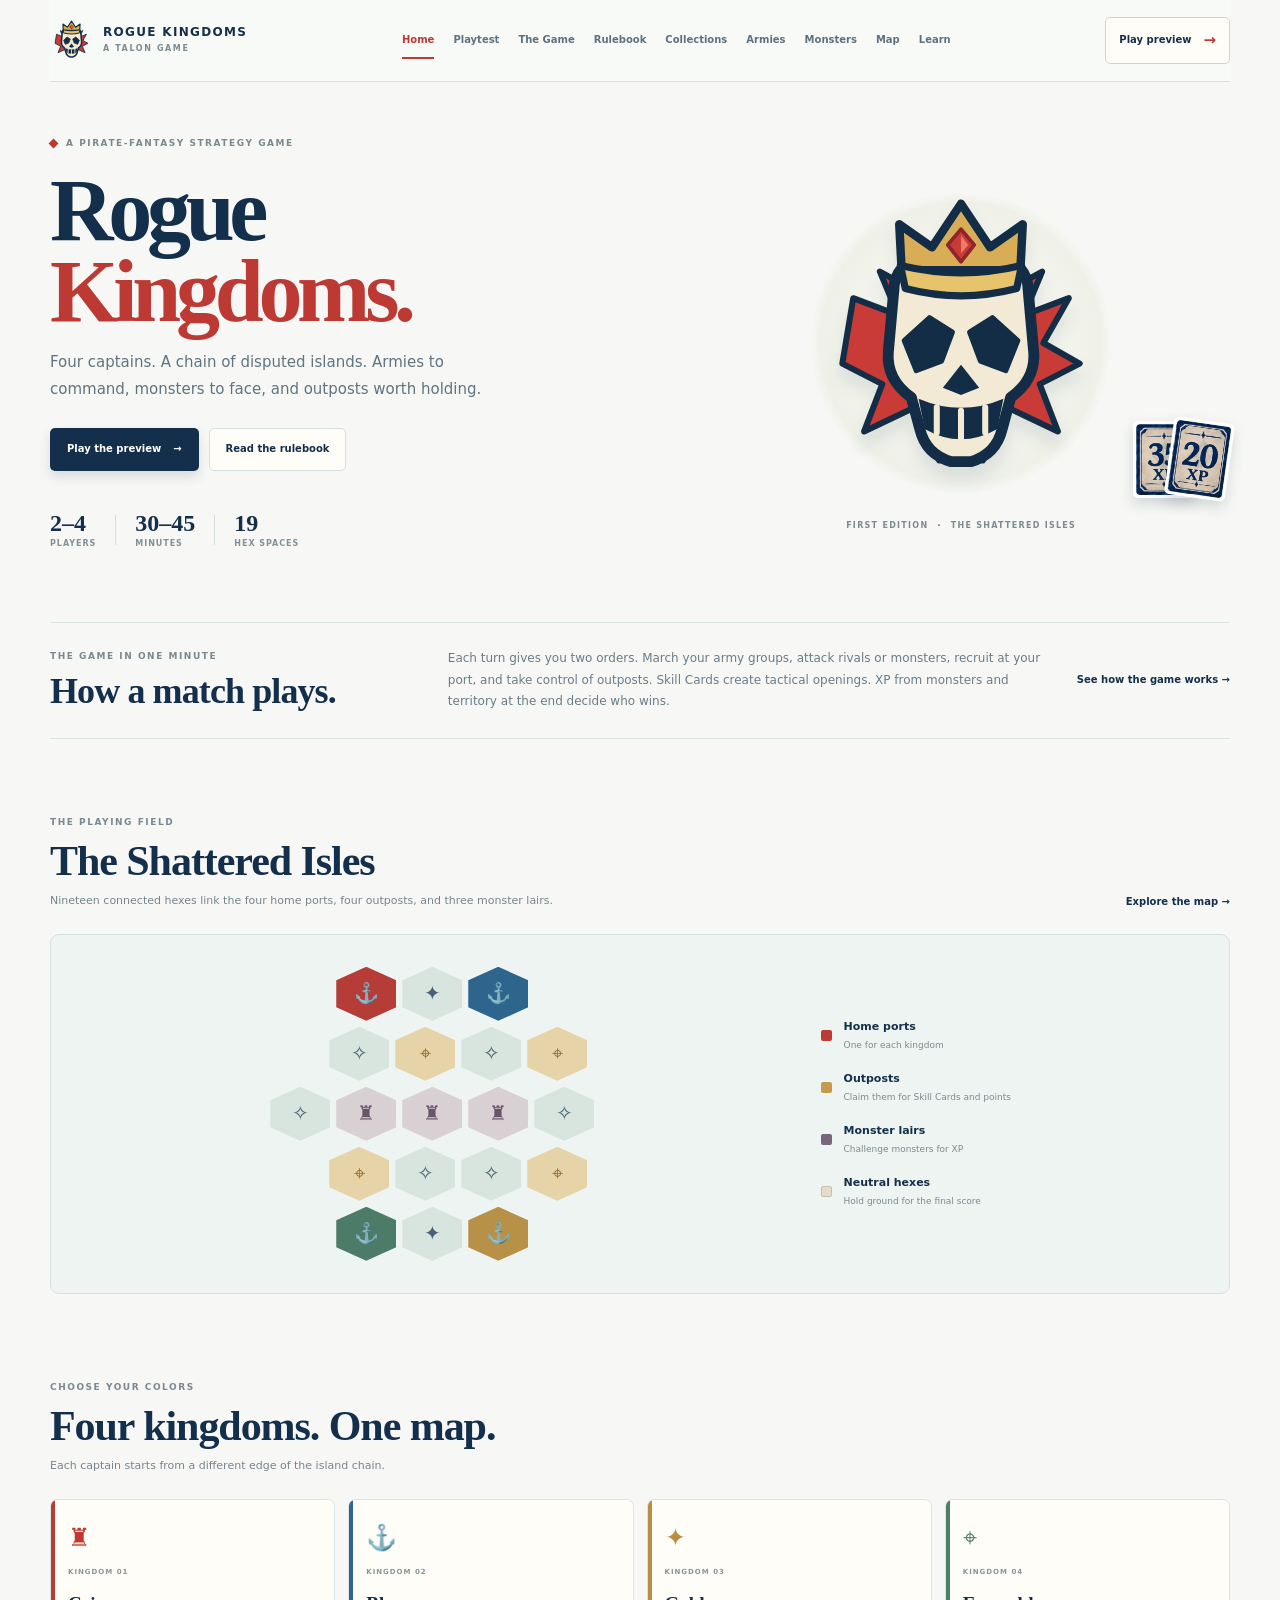
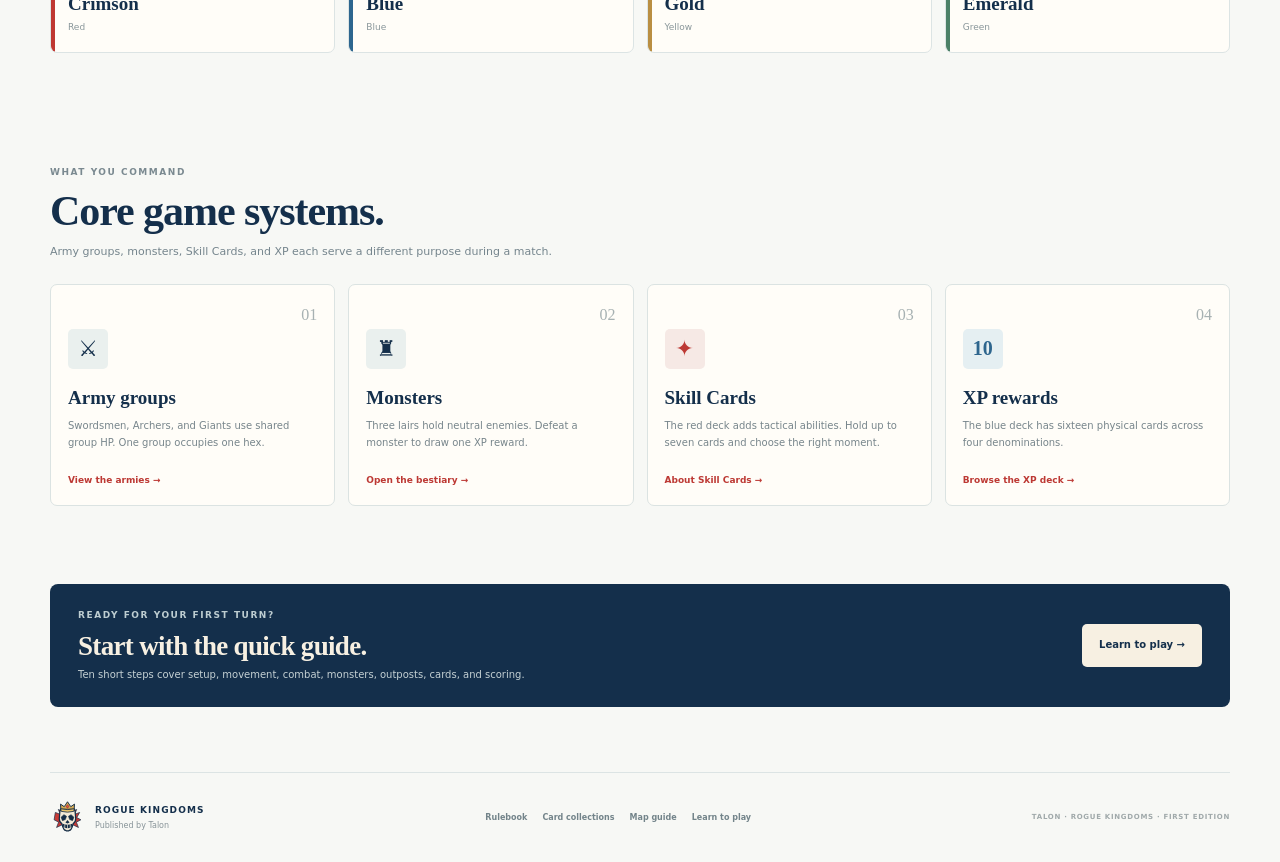
==== commit 28073f99: "Link homepage to playable preview" ====
--- a/index.html
+++ b/index.html
@@ -3,7 +3,7 @@
 <path d="M73 79Q77 59 103 57H153Q179 59 183 79L188 135Q190 158 169 173L162 199Q157 220 136 226H120Q99 220 94 199L87 173Q66 158 68 135Z" fill="#f3ead6" stroke="#142d46" stroke-width="9" stroke-linejoin="round"/>
 <path d="m81 126 21-19 19 12-9 24-21 8zM175 126l-21-19-19 12 9 24 21 8z" fill="#142d46" stroke="#142d46" stroke-width="4" stroke-linejoin="round"/><path d="m128 146-15 19 15 6 15-6z" fill="#142d46"/><path d="M93 174Q128 189 163 174L158 199Q128 216 98 199Z" fill="#142d46"/><path d="M108 181v21m20-18v24m20-27v21" stroke="#f3ead6" stroke-width="5" stroke-linecap="round"/>
 <path d="M79 68 77 30 104 49 128 13 152 49 179 30 177 68Z" fill="#d8ad55" stroke="#142d46" stroke-width="7" stroke-linejoin="round"/><path d="M78 64Q128 76 178 64l-4 19q-46 12-92 0Z" fill="#e7c36b" stroke="#142d46" stroke-width="6" stroke-linejoin="round"/><path d="m128 34 11 13-11 14-11-14z" fill="#c83b36" stroke="#8d252b" stroke-width="3" stroke-linejoin="round"/><path d="m128 39 6 8-6 7z" fill="#f07a62"/>
-</symbol></defs></svg><div class="site-shell"><header class="site-header"><a class="brand" href="index.html"><svg class="brand-emblem" viewBox="0 0 256 256" role="img" aria-label="Rogue Kingdoms crowned skull emblem"><use href="#rogue-kingdoms-emblem"/></svg><span><strong>ROGUE KINGDOMS</strong><small>A TALON GAME</small></span></a><button class="menu-toggle" id="menu-toggle" type="button" aria-expanded="false" aria-controls="primary-nav"><i></i><i></i><i></i><b class="sr-only">Toggle navigation</b></button><nav class="main-nav" id="primary-nav" aria-label="Main navigation"><a href="index.html" aria-current="page">Home</a><a href="game.html">The Game</a><a href="rules.html">Rulebook</a><a href="collections.html">Collections</a><a href="armies.html">Armies</a><a href="monsters.html">Monsters</a><a href="map.html">Map</a><a href="learn.html">Learn</a></nav><a class="header-cta" href="learn.html">Learn to play <b>→</b></a></header><main><section class="home-hero page-wrap"><div class="hero-copy"><div class="eyebrow"><i></i> A PIRATE-FANTASY STRATEGY GAME</div><h1>Rogue<br><em>Kingdoms.</em></h1><p class="hero-lead">Four captains. A chain of disputed islands. Armies to command, monsters to face, and outposts worth holding.</p><div class="hero-actions"><a class="button primary" href="learn.html">Learn to play <span>→</span></a><a class="button secondary" href="rules.html">Read the rulebook</a></div><div class="hero-facts"><div><b>2–4</b><small>PLAYERS</small></div><i></i><div><b>30–45</b><small>MINUTES</small></div><i></i><div><b>19</b><small>HEX SPACES</small></div></div></div><div class="hero-art"><div class="hero-burst"></div><div class="hero-emblem"><svg class="brand-emblem" viewBox="0 0 256 256" role="img" aria-label="Rogue Kingdoms crowned skull emblem"><use href="#rogue-kingdoms-emblem"/></svg></div><div class="hero-caption"><span>FIRST EDITION</span><b>·</b><span>THE SHATTERED ISLES</span></div><div class="hero-card-stack"><img src="assets/xp-35.webp" alt="35 XP reward card"><img src="assets/xp-20.webp" alt="20 XP reward card"></div></div></section>
+</symbol></defs></svg><div class="site-shell"><header class="site-header"><a class="brand" href="index.html"><svg class="brand-emblem" viewBox="0 0 256 256" role="img" aria-label="Rogue Kingdoms crowned skull emblem"><use href="#rogue-kingdoms-emblem"/></svg><span><strong>ROGUE KINGDOMS</strong><small>A TALON GAME</small></span></a><button class="menu-toggle" id="menu-toggle" type="button" aria-expanded="false" aria-controls="primary-nav"><i></i><i></i><i></i><b class="sr-only">Toggle navigation</b></button><nav class="main-nav" id="primary-nav" aria-label="Main navigation"><a href="index.html" aria-current="page">Home</a><a href="preview.html">Playtest</a><a href="game.html">The Game</a><a href="rules.html">Rulebook</a><a href="collections.html">Collections</a><a href="armies.html">Armies</a><a href="monsters.html">Monsters</a><a href="map.html">Map</a><a href="learn.html">Learn</a></nav><a class="header-cta" href="preview.html">Play preview <b>→</b></a></header><main><section class="home-hero page-wrap"><div class="hero-copy"><div class="eyebrow"><i></i> A PIRATE-FANTASY STRATEGY GAME</div><h1>Rogue<br><em>Kingdoms.</em></h1><p class="hero-lead">Four captains. A chain of disputed islands. Armies to command, monsters to face, and outposts worth holding.</p><div class="hero-actions"><a class="button primary" href="preview.html">Play the preview <span>→</span></a><a class="button secondary" href="rules.html">Read the rulebook</a></div><div class="hero-facts"><div><b>2–4</b><small>PLAYERS</small></div><i></i><div><b>30–45</b><small>MINUTES</small></div><i></i><div><b>19</b><small>HEX SPACES</small></div></div></div><div class="hero-art"><div class="hero-burst"></div><div class="hero-emblem"><svg class="brand-emblem" viewBox="0 0 256 256" role="img" aria-label="Rogue Kingdoms crowned skull emblem"><use href="#rogue-kingdoms-emblem"/></svg></div><div class="hero-caption"><span>FIRST EDITION</span><b>·</b><span>THE SHATTERED ISLES</span></div><div class="hero-card-stack"><img src="assets/xp-35.webp" alt="35 XP reward card"><img src="assets/xp-20.webp" alt="20 XP reward card"></div></div></section>
 <section class="quick-intro page-wrap"><div><span class="eyebrow">THE GAME IN ONE MINUTE</span><h2>How a match plays.</h2></div><p>Each turn gives you two orders. March your army groups, attack rivals or monsters, recruit at your port, and take control of outposts. Skill Cards create tactical openings. XP from monsters and territory at the end decide who wins.</p><a class="text-link" href="game.html">See how the game works →</a></section>
 <section class="home-board page-wrap"><div class="section-title"><div><span class="eyebrow">THE PLAYING FIELD</span><h2>The Shattered Isles</h2><p>Nineteen connected hexes link the four home ports, four outposts, and three monster lairs.</p></div><a class="text-link" href="map.html">Explore the map →</a></div><div class="board-preview"><div class="mini-map" aria-hidden="true"><div class="mini-row"><span class="port red">⚓</span><span class="sea-tile">✦</span><span class="port blue">⚓</span></div><div class="mini-row offset"><span class="sea-tile">✧</span><span class="outpost">⌖</span><span class="sea-tile">✧</span><span class="outpost">⌖</span></div><div class="mini-row"><span class="sea-tile">✧</span><span class="lair">♜</span><span class="lair">♜</span><span class="lair">♜</span><span class="sea-tile">✧</span></div><div class="mini-row offset"><span class="outpost">⌖</span><span class="sea-tile">✧</span><span class="sea-tile">✧</span><span class="outpost">⌖</span></div><div class="mini-row"><span class="port green">⚓</span><span class="sea-tile">✦</span><span class="port gold">⚓</span></div></div><div class="board-notes"><div><i class="key red"></i><span><b>Home ports</b><small>One for each kingdom</small></span></div><div><i class="key gold"></i><span><b>Outposts</b><small>Claim them for Skill Cards and points</small></span></div><div><i class="key purple"></i><span><b>Monster lairs</b><small>Challenge monsters for XP</small></span></div><div><i class="key ivory"></i><span><b>Neutral hexes</b><small>Hold ground for the final score</small></span></div></div></div></section>
 <section class="kingdom-section page-wrap"><div class="section-title"><div><span class="eyebrow">CHOOSE YOUR COLORS</span><h2>Four kingdoms. One map.</h2><p>Each captain starts from a different edge of the island chain.</p></div></div><div class="kingdom-grid"><article class="kingdom-card crimson"><span>♜</span><small>KINGDOM 01</small><h3>Crimson</h3><p>Red</p></article><article class="kingdom-card ocean"><span>⚓</span><small>KINGDOM 02</small><h3>Blue</h3><p>Blue</p></article><article class="kingdom-card sun"><span>✦</span><small>KINGDOM 03</small><h3>Gold</h3><p>Yellow</p></article><article class="kingdom-card forest"><span>⌖</span><small>KINGDOM 04</small><h3>Emerald</h3><p>Green</p></article></div></section>
